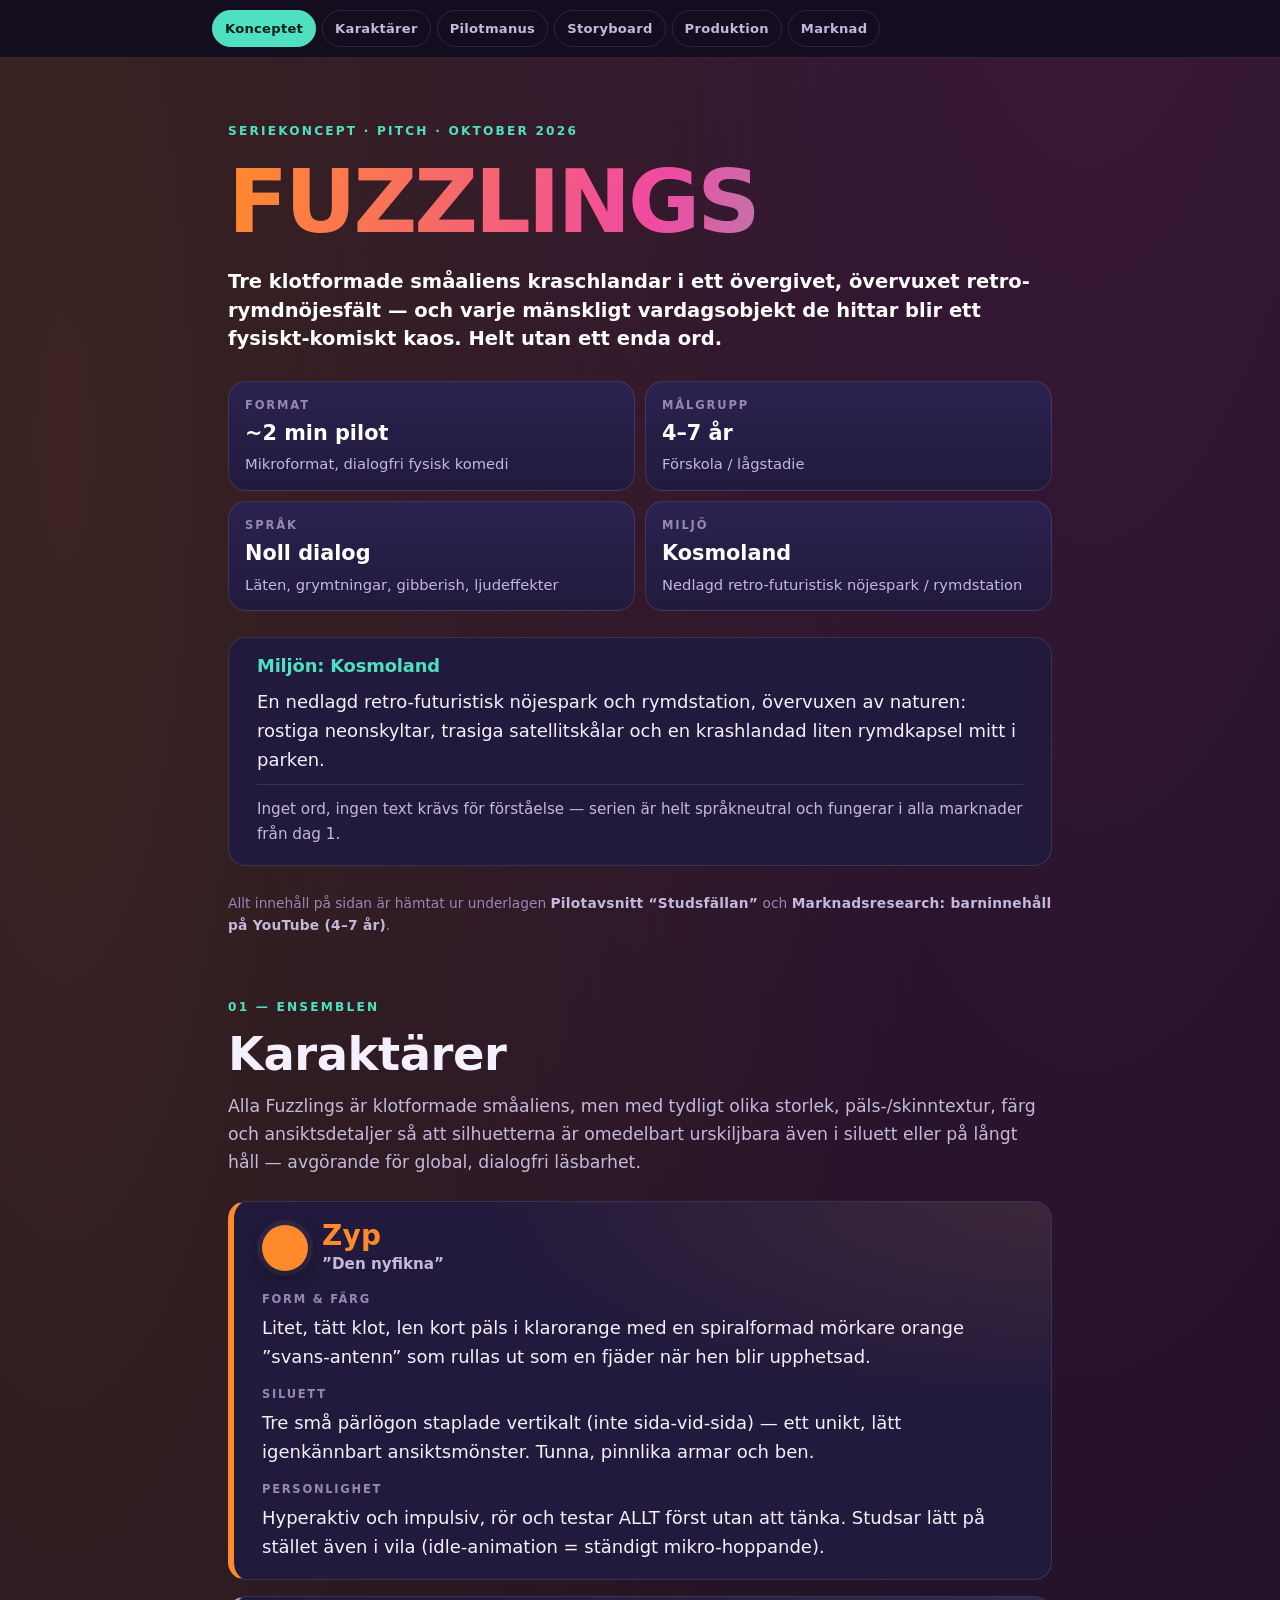
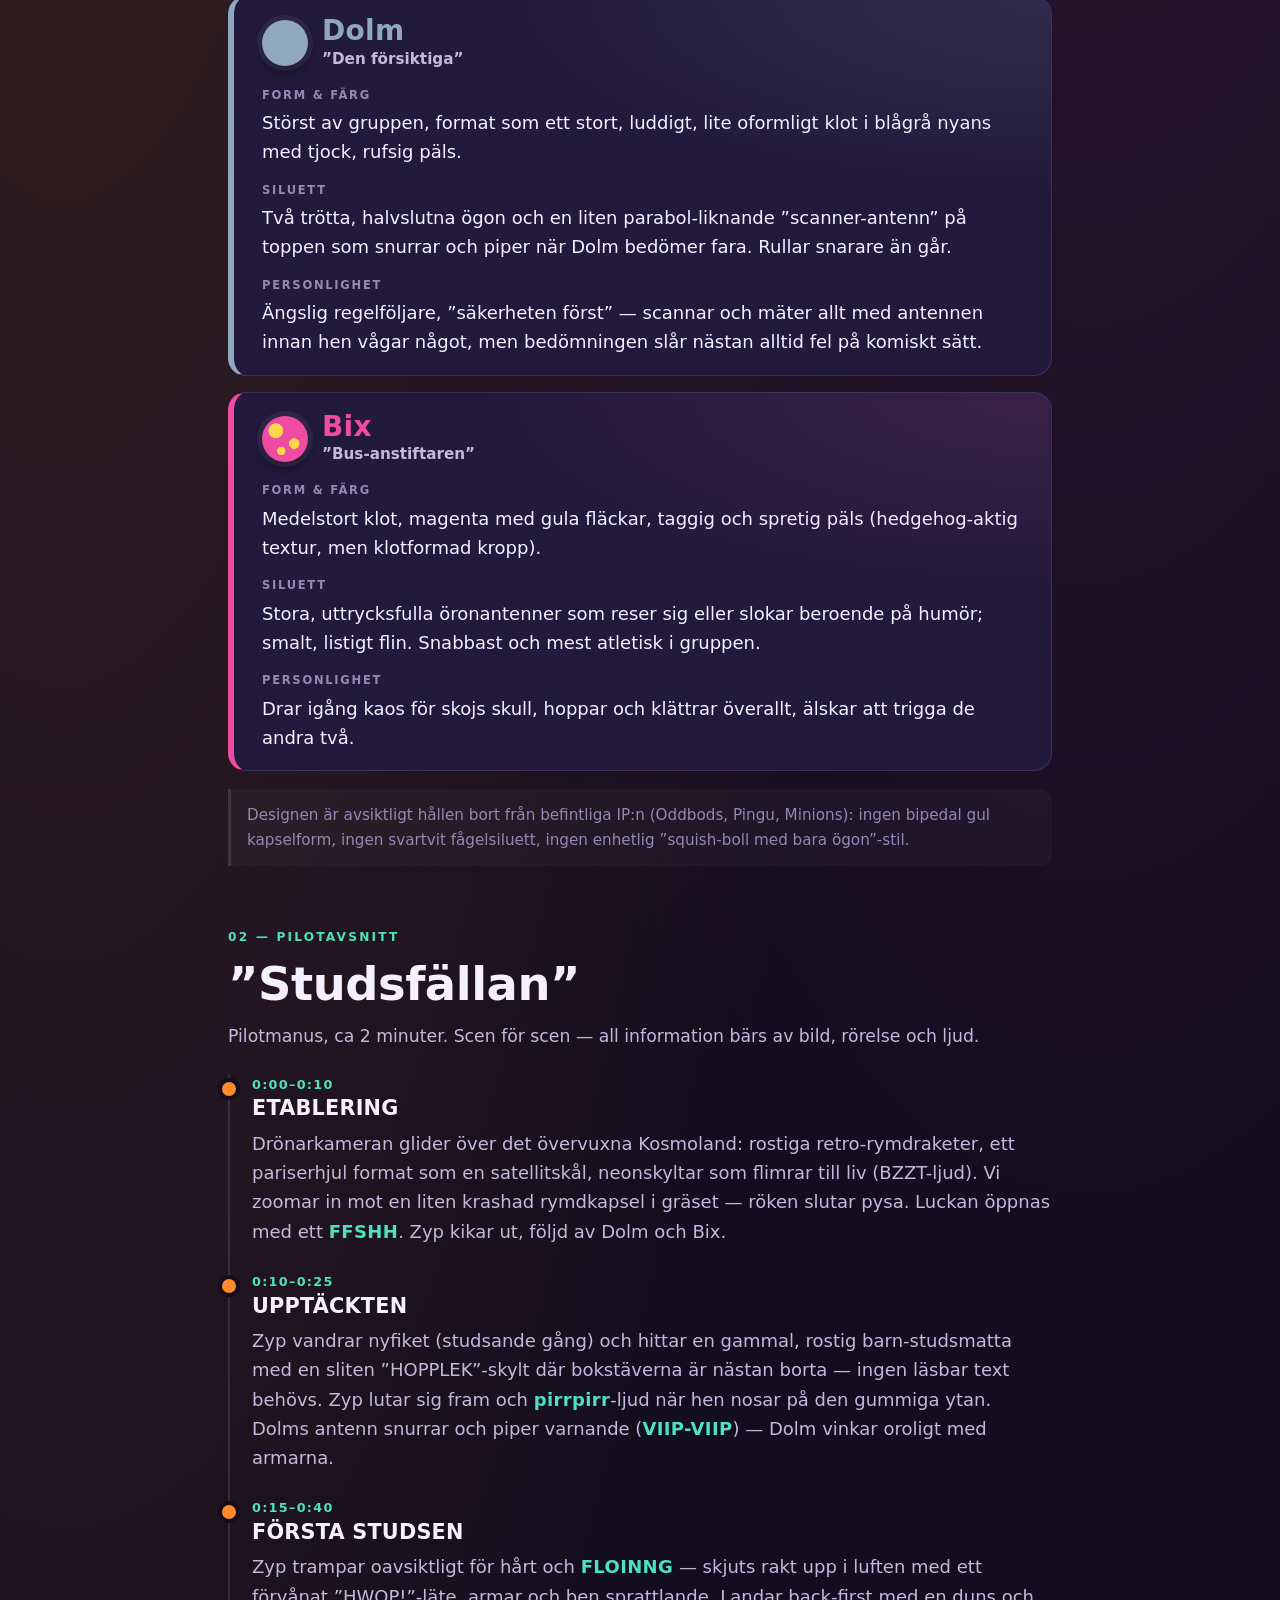
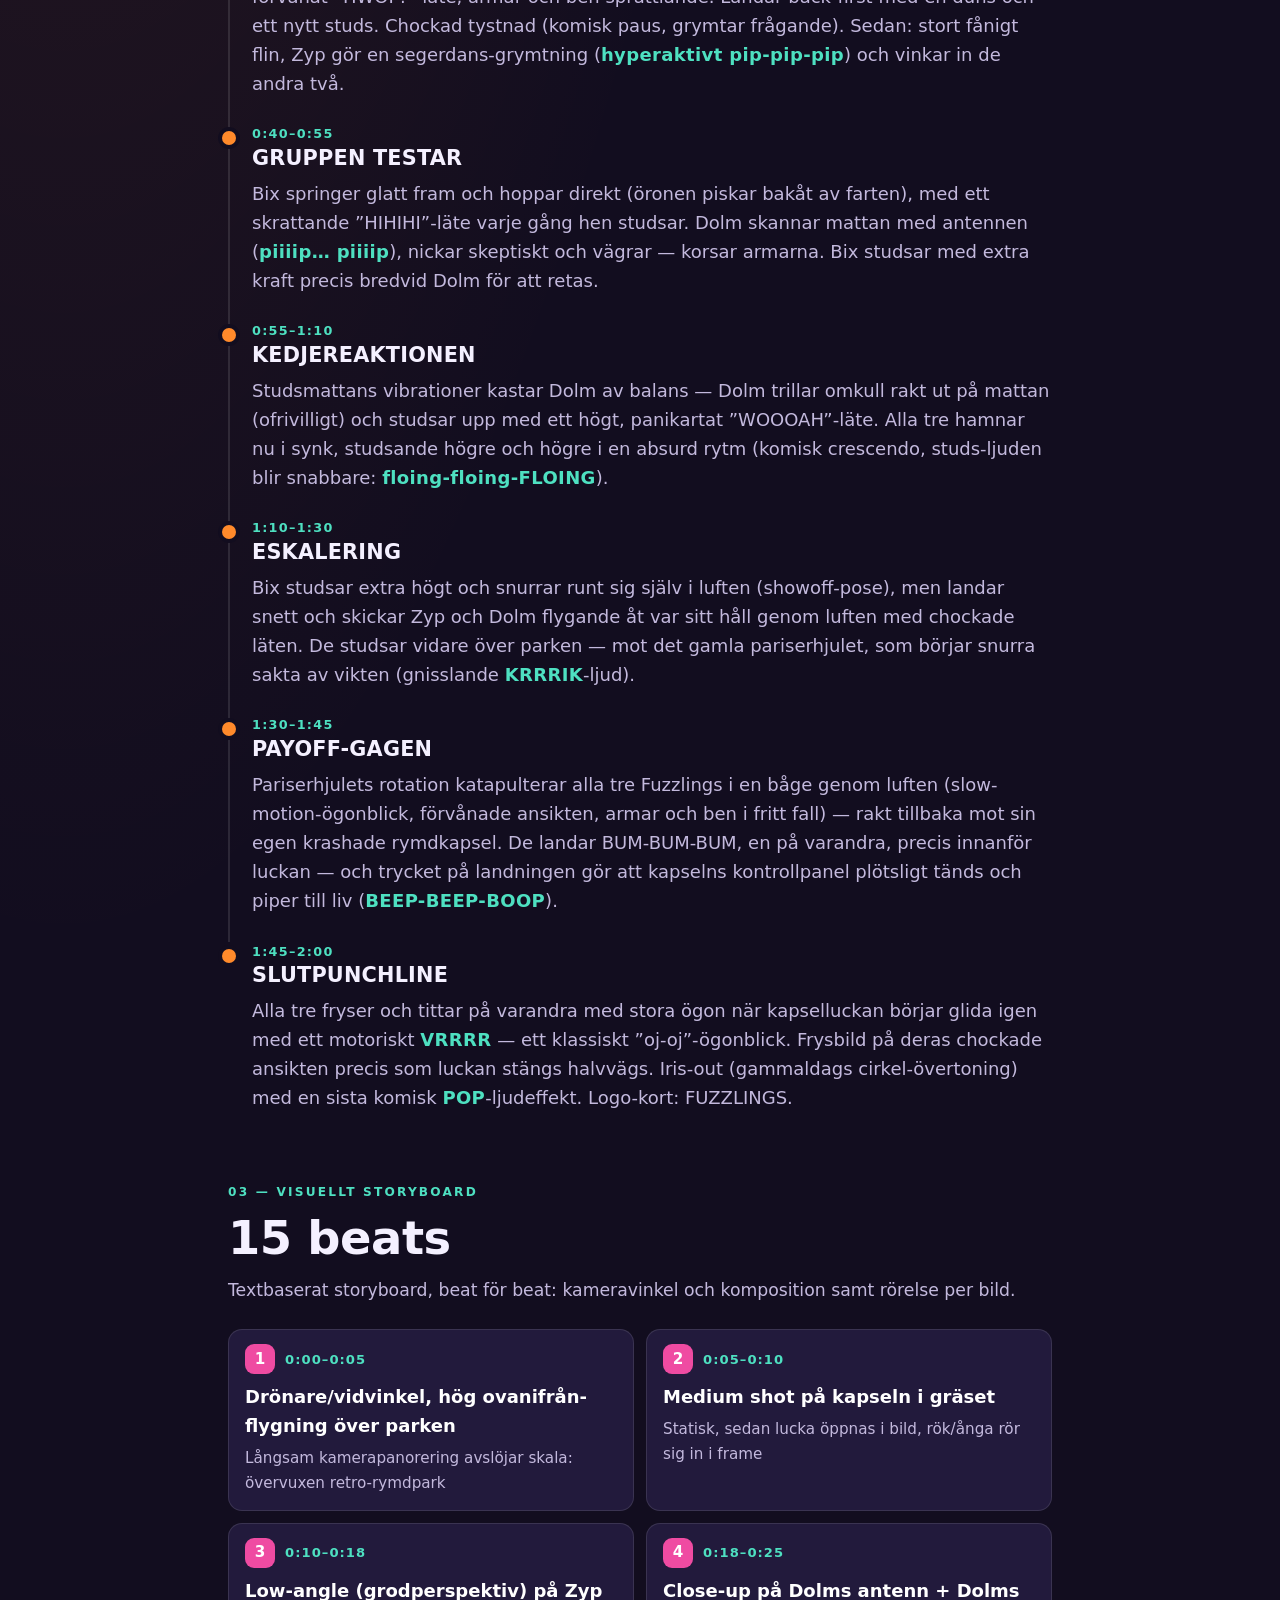
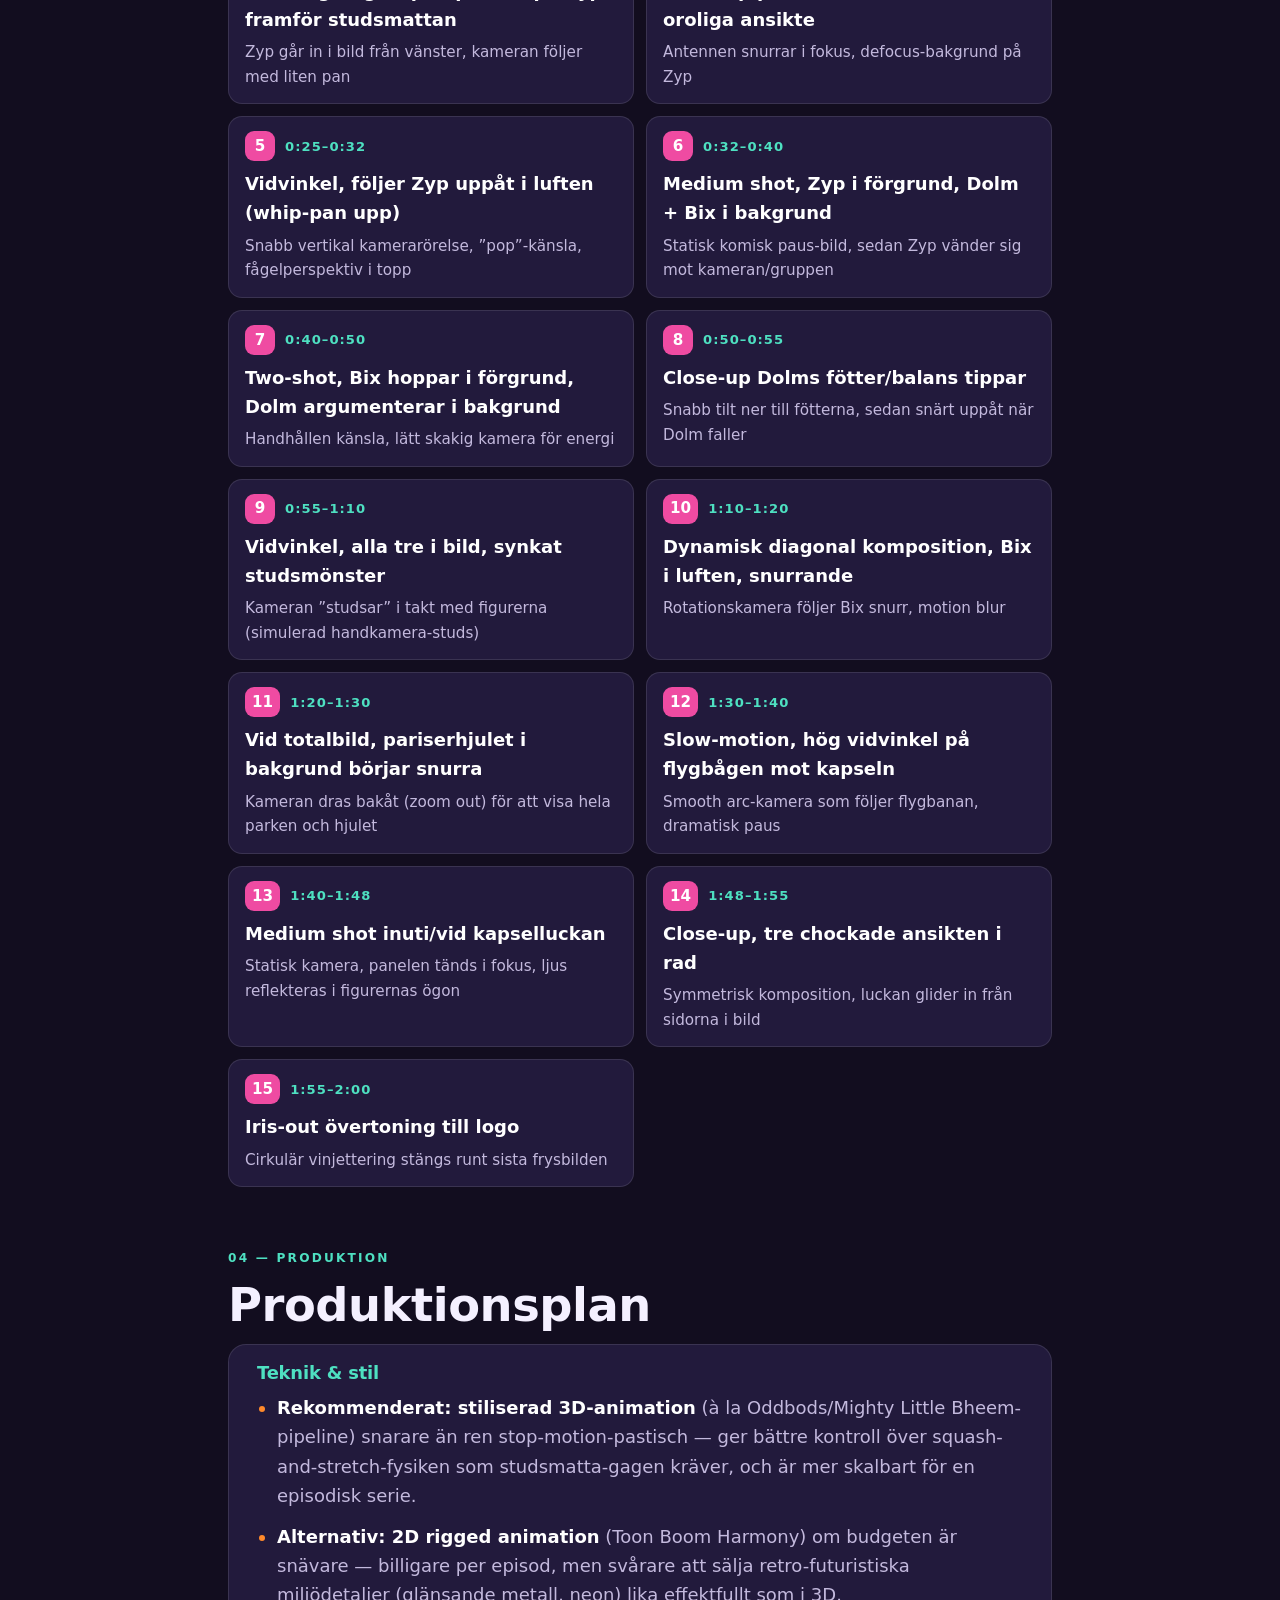
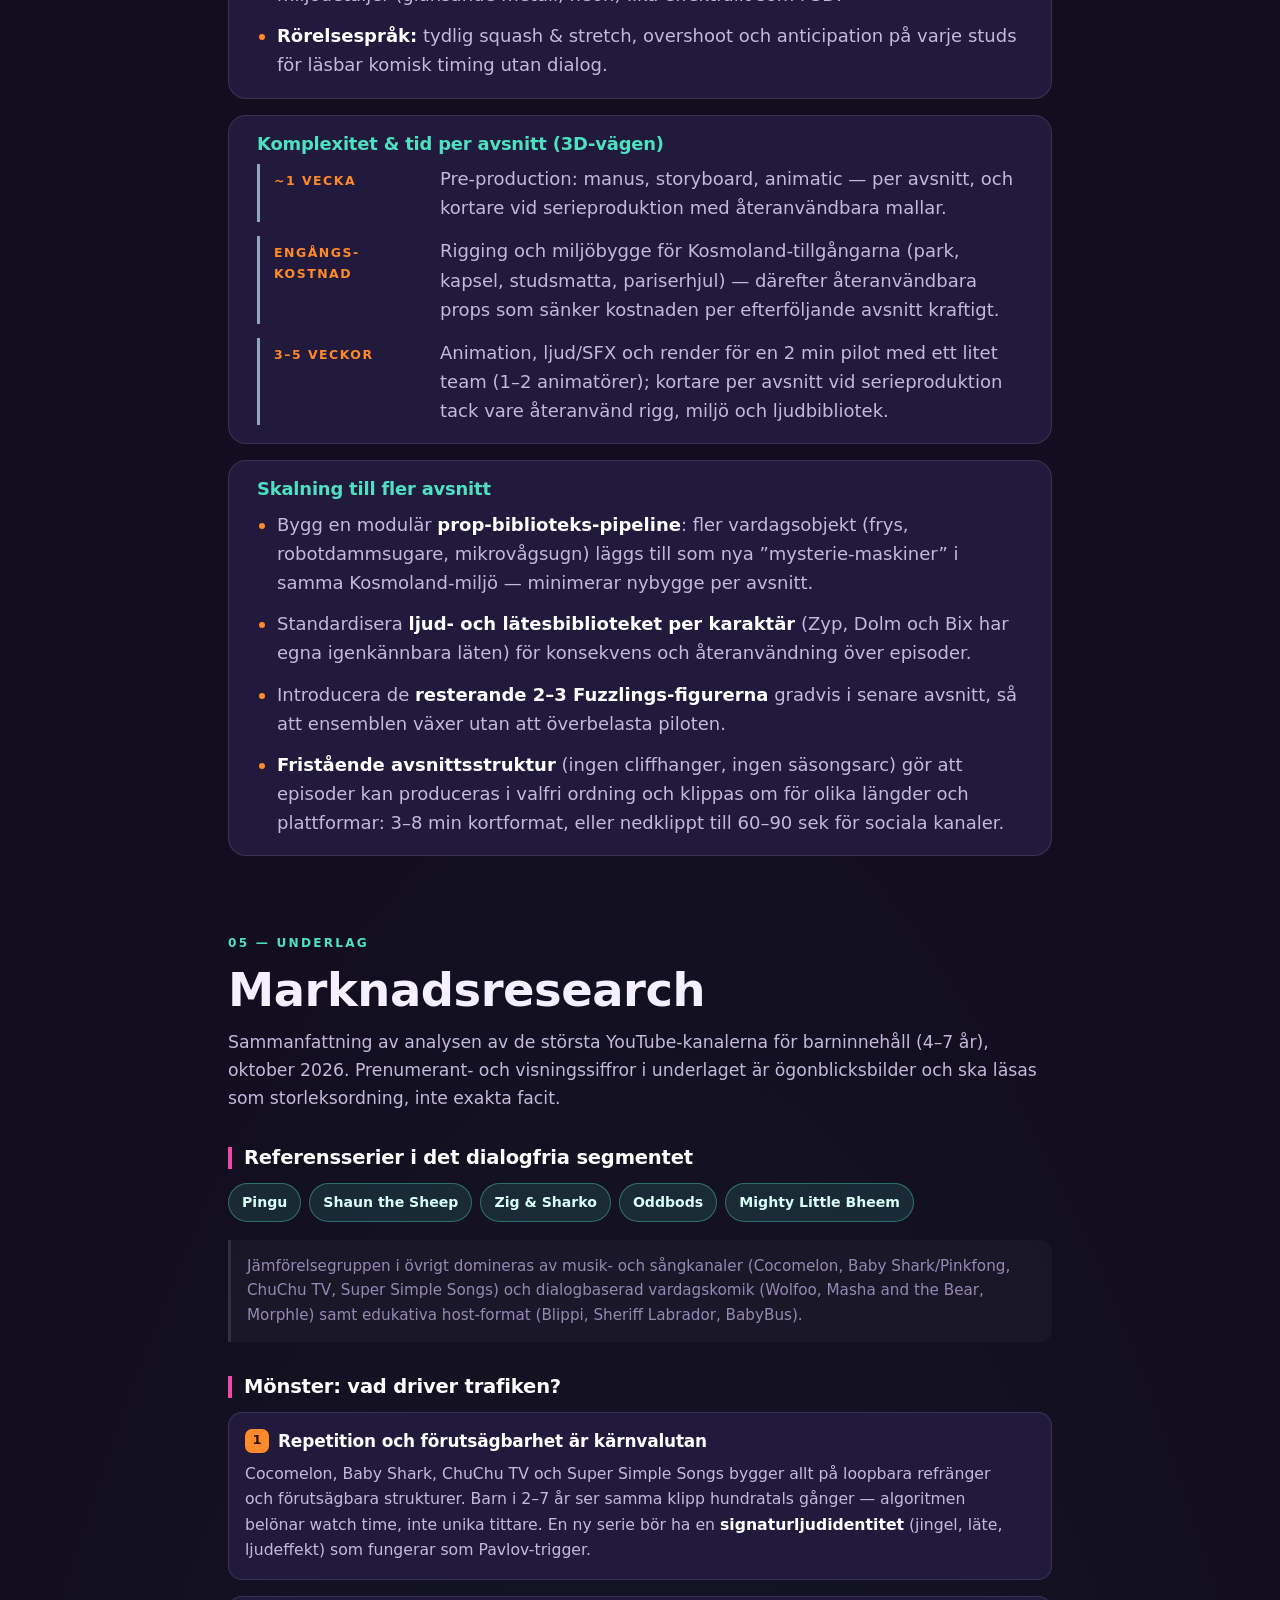
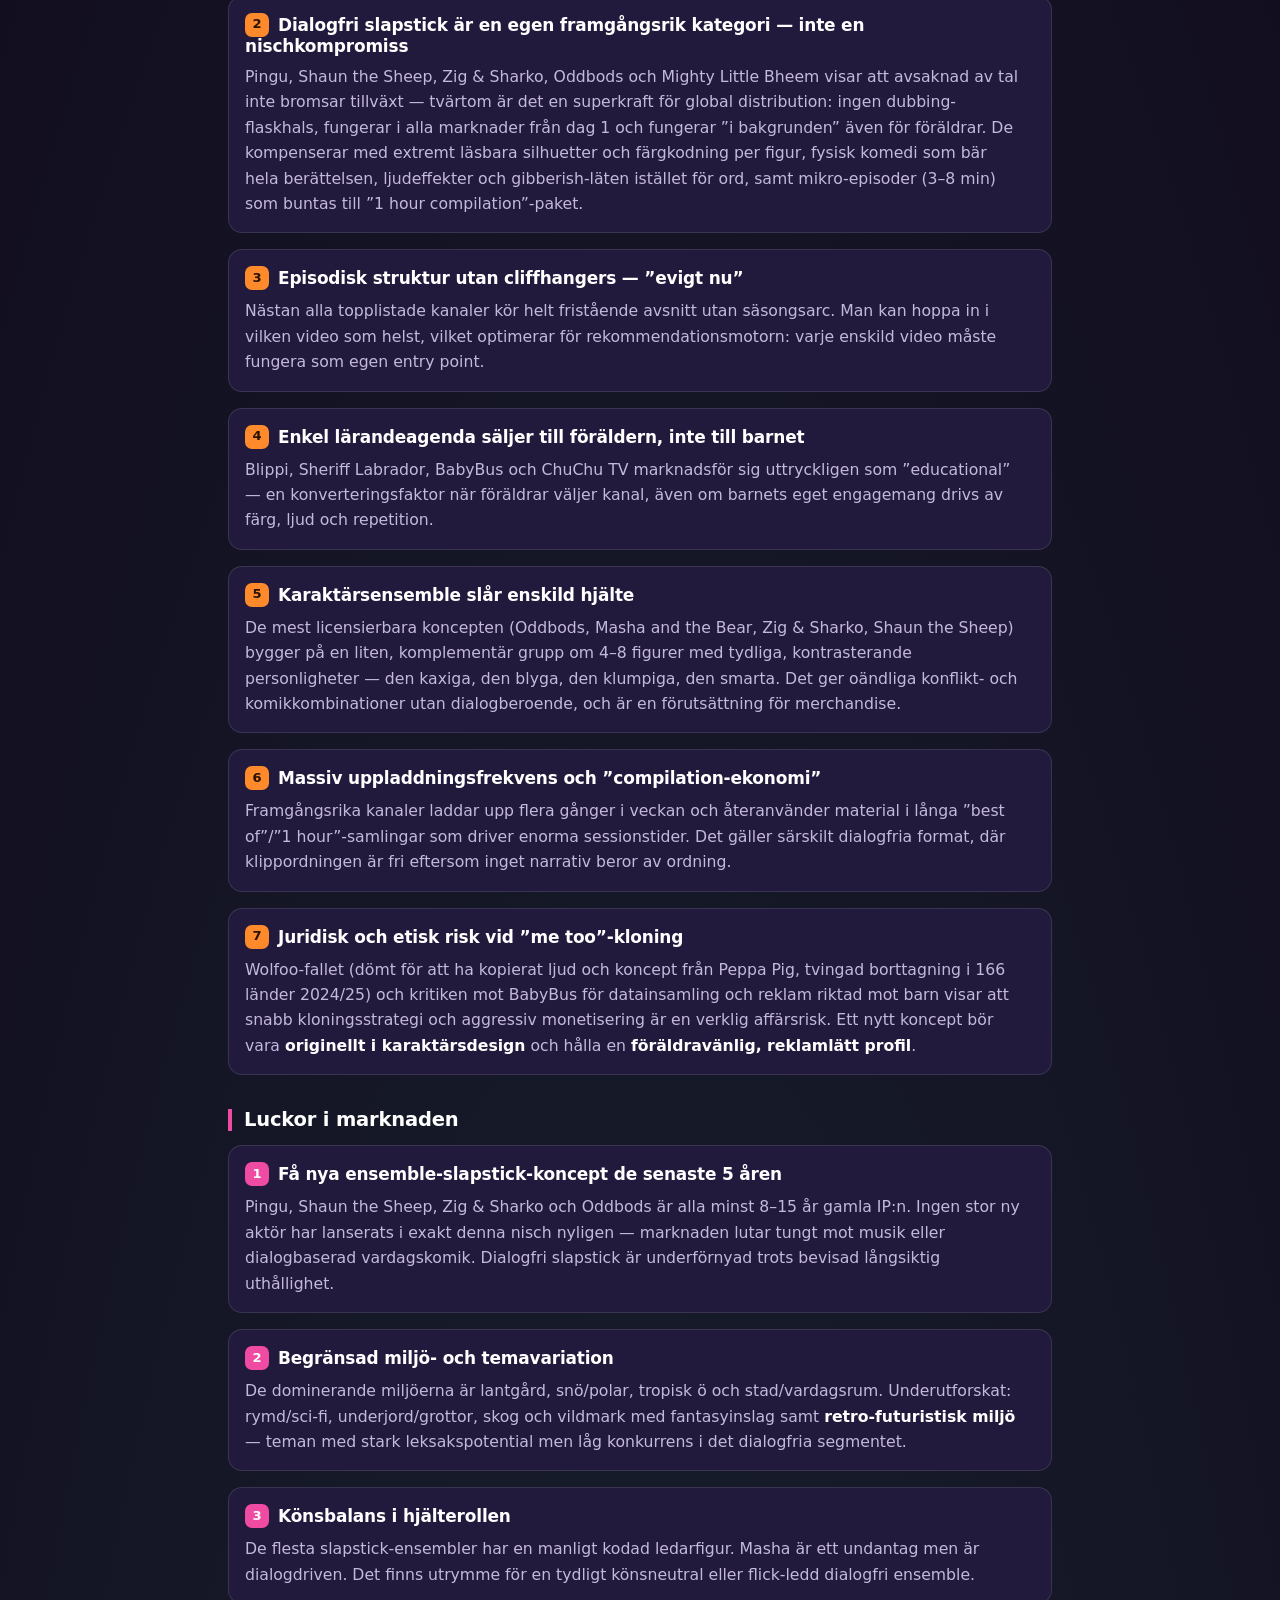
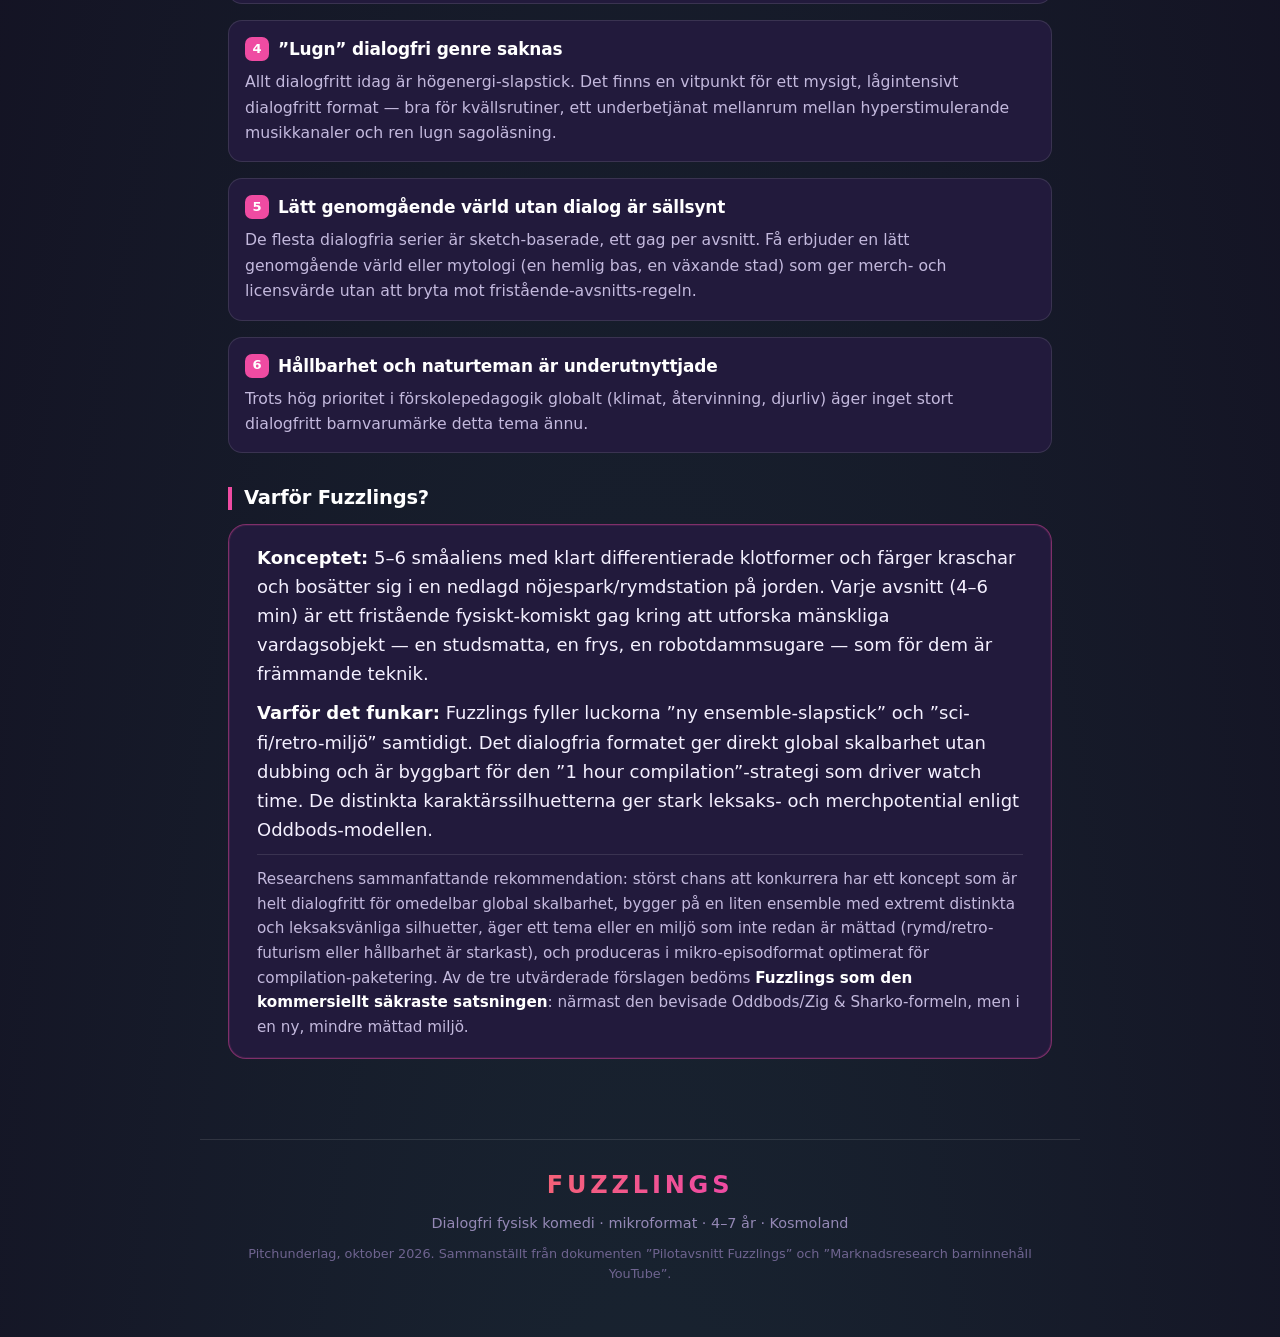
==== index.html @ 9984b01b "feat: Fuzzlings pitch site (hero, characters, pilot script, storyboard, production, market research)" ====
<!DOCTYPE html>
<html lang="sv">
<head>
<meta charset="utf-8">
<meta name="viewport" content="width=device-width, initial-scale=1">
<title>FUZZLINGS — dialogfri slapstick för 4–7 år</title>
<meta name="description" content="Pitch: FUZZLINGS — dialogfri fysisk komedi i mikroformat för 4–7 år. Karaktärer, pilotmanus &quot;Studsfällan&quot;, storyboard, produktionsplan och marknadsresearch.">
<meta name="theme-color" content="#120d1f">
<meta property="og:title" content="FUZZLINGS — dialogfri slapstick för 4–7 år">
<meta property="og:description" content="Tre klotformade småaliens, ett övergivet retro-rymdnöjesfält och noll ord. Pitch med pilotmanus, storyboard och marknadsunderlag.">
<meta property="og:type" content="website">
<link rel="stylesheet" href="styles.css">
</head>
<body>

<a class="skip" href="#hero">Hoppa till innehållet</a>

<nav class="nav" aria-label="Sektioner">
  <ul>
    <li><a href="#hero">Konceptet</a></li>
    <li><a href="#karaktarer">Karaktärer</a></li>
    <li><a href="#manus">Pilotmanus</a></li>
    <li><a href="#storyboard">Storyboard</a></li>
    <li><a href="#produktion">Produktion</a></li>
    <li><a href="#research">Marknad</a></li>
  </ul>
</nav>

<main>

  <!-- ============ 1. HERO ============ -->
  <section id="hero" class="hero">
    <p class="eyebrow">Seriekoncept · pitch · oktober 2026</p>
    <h1 class="wordmark">FUZZLINGS</h1>
    <p class="logline">
      Tre klotformade småaliens kraschlandar i ett övergivet, övervuxet
      retro-rymdnöjesfält — och varje mänskligt vardagsobjekt de hittar
      blir ett fysiskt-komiskt kaos. Helt utan ett enda ord.
    </p>

    <ul class="facts">
      <li>
        <span class="facts-k">Format</span>
        <span class="facts-v">~2 min pilot</span>
        <span class="facts-n">Mikroformat, dialogfri fysisk komedi</span>
      </li>
      <li>
        <span class="facts-k">Målgrupp</span>
        <span class="facts-v">4–7 år</span>
        <span class="facts-n">Förskola / lågstadie</span>
      </li>
      <li>
        <span class="facts-k">Språk</span>
        <span class="facts-v">Noll dialog</span>
        <span class="facts-n">Läten, grymtningar, gibberish, ljudeffekter</span>
      </li>
      <li>
        <span class="facts-k">Miljö</span>
        <span class="facts-v">Kosmoland</span>
        <span class="facts-n">Nedlagd retro-futuristisk nöjespark / rymdstation</span>
      </li>
    </ul>

    <div class="panel">
      <h2 class="panel-h">Miljön: Kosmoland</h2>
      <p>
        En nedlagd retro-futuristisk nöjespark och rymdstation, övervuxen av
        naturen: rostiga neonskyltar, trasiga satellitskålar och en
        krashlandad liten rymdkapsel mitt i parken.
      </p>
      <p class="panel-note">
        Inget ord, ingen text krävs för förståelse — serien är helt
        språkneutral och fungerar i alla marknader från dag 1.
      </p>
    </div>

    <p class="src">
      Allt innehåll på sidan är hämtat ur underlagen
      <em>Pilotavsnitt “Studsfällan”</em> och
      <em>Marknadsresearch: barninnehåll på YouTube (4–7 år)</em>.
    </p>
  </section>

  <!-- ============ 2. KARAKTÄRER ============ -->
  <section id="karaktarer" class="sec">
    <p class="eyebrow">01 — Ensemblen</p>
    <h2>Karaktärer</h2>
    <p class="lede">
      Alla Fuzzlings är klotformade småaliens, men med tydligt olika storlek,
      päls-/skinntextur, färg och ansiktsdetaljer så att silhuetterna är
      omedelbart urskiljbara även i siluett eller på långt håll — avgörande
      för global, dialogfri läsbarhet.
    </p>

    <article class="chr chr-zyp">
      <div class="chr-top">
        <span class="chr-dot" aria-hidden="true"></span>
        <div>
          <h3>Zyp</h3>
          <p class="chr-role">”Den nyfikna”</p>
        </div>
      </div>
      <dl class="chr-dl">
        <dt>Form &amp; färg</dt>
        <dd>
          Litet, tätt klot, len kort päls i klarorange med en spiralformad
          mörkare orange ”svans-antenn” som rullas ut som en fjäder när hen
          blir upphetsad.
        </dd>
        <dt>Siluett</dt>
        <dd>
          Tre små pärlögon staplade vertikalt (inte sida-vid-sida) — ett
          unikt, lätt igenkännbart ansiktsmönster. Tunna, pinnlika armar och
          ben.
        </dd>
        <dt>Personlighet</dt>
        <dd>
          Hyperaktiv och impulsiv, rör och testar ALLT först utan att tänka.
          Studsar lätt på stället även i vila (idle-animation = ständigt
          mikro-hoppande).
        </dd>
      </dl>
    </article>

    <article class="chr chr-dolm">
      <div class="chr-top">
        <span class="chr-dot" aria-hidden="true"></span>
        <div>
          <h3>Dolm</h3>
          <p class="chr-role">”Den försiktiga”</p>
        </div>
      </div>
      <dl class="chr-dl">
        <dt>Form &amp; färg</dt>
        <dd>
          Störst av gruppen, format som ett stort, luddigt, lite oformligt
          klot i blågrå nyans med tjock, rufsig päls.
        </dd>
        <dt>Siluett</dt>
        <dd>
          Två trötta, halvslutna ögon och en liten parabol-liknande
          ”scanner-antenn” på toppen som snurrar och piper när Dolm bedömer
          fara. Rullar snarare än går.
        </dd>
        <dt>Personlighet</dt>
        <dd>
          Ängslig regelföljare, ”säkerheten först” — scannar och mäter allt
          med antennen innan hen vågar något, men bedömningen slår nästan
          alltid fel på komiskt sätt.
        </dd>
      </dl>
    </article>

    <article class="chr chr-bix">
      <div class="chr-top">
        <span class="chr-dot" aria-hidden="true"></span>
        <div>
          <h3>Bix</h3>
          <p class="chr-role">”Bus-anstiftaren”</p>
        </div>
      </div>
      <dl class="chr-dl">
        <dt>Form &amp; färg</dt>
        <dd>
          Medelstort klot, magenta med gula fläckar, taggig och spretig päls
          (hedgehog-aktig textur, men klotformad kropp).
        </dd>
        <dt>Siluett</dt>
        <dd>
          Stora, uttrycksfulla öronantenner som reser sig eller slokar
          beroende på humör; smalt, listigt flin. Snabbast och mest atletisk
          i gruppen.
        </dd>
        <dt>Personlighet</dt>
        <dd>
          Drar igång kaos för skojs skull, hoppar och klättrar överallt,
          älskar att trigga de andra två.
        </dd>
      </dl>
    </article>

    <p class="aside">
      Designen är avsiktligt hållen bort från befintliga IP:n (Oddbods,
      Pingu, Minions): ingen bipedal gul kapselform, ingen svartvit
      fågelsiluett, ingen enhetlig ”squish-boll med bara ögon”-stil.
    </p>
  </section>

  <!-- ============ 3. PILOTMANUS ============ -->
  <section id="manus" class="sec">
    <p class="eyebrow">02 — Pilotavsnitt</p>
    <h2>”Studsfällan”</h2>
    <p class="lede">
      Pilotmanus, ca 2 minuter. Scen för scen — all information bärs av
      bild, rörelse och ljud.
    </p>

    <ol class="beats">
      <li class="beat">
        <p class="beat-time">0:00–0:10</p>
        <h3 class="beat-h">Etablering</h3>
        <p>
          Drönarkameran glider över det övervuxna Kosmoland: rostiga
          retro-rymdraketer, ett pariserhjul format som en satellitskål,
          neonskyltar som flimrar till liv (BZZT-ljud). Vi zoomar in mot en
          liten krashad rymdkapsel i gräset — röken slutar pysa. Luckan
          öppnas med ett <em>FFSHH</em>. Zyp kikar ut, följd av Dolm och Bix.
        </p>
      </li>
      <li class="beat">
        <p class="beat-time">0:10–0:25</p>
        <h3 class="beat-h">Upptäckten</h3>
        <p>
          Zyp vandrar nyfiket (studsande gång) och hittar en gammal, rostig
          barn-studsmatta med en sliten ”HOPPLEK”-skylt där bokstäverna är
          nästan borta — ingen läsbar text behövs. Zyp lutar sig fram och
          <em>pirrpirr</em>-ljud när hen nosar på den gummiga ytan. Dolms
          antenn snurrar och piper varnande (<em>VIIP-VIIP</em>) — Dolm
          vinkar oroligt med armarna.
        </p>
      </li>
      <li class="beat">
        <p class="beat-time">0:15–0:40</p>
        <h3 class="beat-h">Första studsen</h3>
        <p>
          Zyp trampar oavsiktligt för hårt och <em>FLOINNG</em> — skjuts rakt
          upp i luften med ett förvånat ”HWOP!”-läte, armar och ben
          sprattlande. Landar back-first med en duns och ett nytt studs.
          Chockad tystnad (komisk paus, grymtar frågande). Sedan: stort
          fånigt flin, Zyp gör en segerdans-grymtning (<em>hyperaktivt
          pip-pip-pip</em>) och vinkar in de andra två.
        </p>
      </li>
      <li class="beat">
        <p class="beat-time">0:40–0:55</p>
        <h3 class="beat-h">Gruppen testar</h3>
        <p>
          Bix springer glatt fram och hoppar direkt (öronen piskar bakåt av
          farten), med ett skrattande ”HIHIHI”-läte varje gång hen studsar.
          Dolm skannar mattan med antennen (<em>piiiip… piiiip</em>), nickar
          skeptiskt och vägrar — korsar armarna. Bix studsar med extra kraft
          precis bredvid Dolm för att retas.
        </p>
      </li>
      <li class="beat">
        <p class="beat-time">0:55–1:10</p>
        <h3 class="beat-h">Kedjereaktionen</h3>
        <p>
          Studsmattans vibrationer kastar Dolm av balans — Dolm trillar
          omkull rakt ut på mattan (ofrivilligt) och studsar upp med ett
          högt, panikartat ”WOOOAH”-läte. Alla tre hamnar nu i synk,
          studsande högre och högre i en absurd rytm (komisk crescendo,
          studs-ljuden blir snabbare: <em>floing-floing-FLOING</em>).
        </p>
      </li>
      <li class="beat">
        <p class="beat-time">1:10–1:30</p>
        <h3 class="beat-h">Eskalering</h3>
        <p>
          Bix studsar extra högt och snurrar runt sig själv i luften
          (showoff-pose), men landar snett och skickar Zyp och Dolm flygande
          åt var sitt håll genom luften med chockade läten. De studsar vidare
          över parken — mot det gamla pariserhjulet, som börjar snurra sakta
          av vikten (gnisslande <em>KRRRIK</em>-ljud).
        </p>
      </li>
      <li class="beat">
        <p class="beat-time">1:30–1:45</p>
        <h3 class="beat-h">Payoff-gagen</h3>
        <p>
          Pariserhjulets rotation katapulterar alla tre Fuzzlings i en båge
          genom luften (slow-motion-ögonblick, förvånade ansikten, armar och
          ben i fritt fall) — rakt tillbaka mot sin egen krashade rymdkapsel.
          De landar BUM-BUM-BUM, en på varandra, precis innanför luckan — och
          trycket på landningen gör att kapselns kontrollpanel plötsligt
          tänds och piper till liv (<em>BEEP-BEEP-BOOP</em>).
        </p>
      </li>
      <li class="beat">
        <p class="beat-time">1:45–2:00</p>
        <h3 class="beat-h">Slutpunchline</h3>
        <p>
          Alla tre fryser och tittar på varandra med stora ögon när
          kapselluckan börjar glida igen med ett motoriskt <em>VRRRR</em> —
          ett klassiskt ”oj-oj”-ögonblick. Frysbild på deras chockade
          ansikten precis som luckan stängs halvvägs. Iris-out (gammaldags
          cirkel-övertoning) med en sista komisk <em>POP</em>-ljudeffekt.
          Logo-kort: FUZZLINGS.
        </p>
      </li>
    </ol>
  </section>

  <!-- ============ 4. STORYBOARD ============ -->
  <section id="storyboard" class="sec">
    <p class="eyebrow">03 — Visuellt storyboard</p>
    <h2>15 beats</h2>
    <p class="lede">
      Textbaserat storyboard, beat för beat: kameravinkel och komposition
      samt rörelse per bild.
    </p>

    <ol class="sb">
      <li class="sb-card">
        <div class="sb-head"><span class="sb-no">1</span><span class="sb-time">0:00–0:05</span></div>
        <p class="sb-shot">Drönare/vidvinkel, hög ovanifrån-flygning över parken</p>
        <p class="sb-move">Långsam kamerapanorering avslöjar skala: övervuxen retro-rymdpark</p>
      </li>
      <li class="sb-card">
        <div class="sb-head"><span class="sb-no">2</span><span class="sb-time">0:05–0:10</span></div>
        <p class="sb-shot">Medium shot på kapseln i gräset</p>
        <p class="sb-move">Statisk, sedan lucka öppnas i bild, rök/ånga rör sig in i frame</p>
      </li>
      <li class="sb-card">
        <div class="sb-head"><span class="sb-no">3</span><span class="sb-time">0:10–0:18</span></div>
        <p class="sb-shot">Low-angle (grodperspektiv) på Zyp framför studsmattan</p>
        <p class="sb-move">Zyp går in i bild från vänster, kameran följer med liten pan</p>
      </li>
      <li class="sb-card">
        <div class="sb-head"><span class="sb-no">4</span><span class="sb-time">0:18–0:25</span></div>
        <p class="sb-shot">Close-up på Dolms antenn + Dolms oroliga ansikte</p>
        <p class="sb-move">Antennen snurrar i fokus, defocus-bakgrund på Zyp</p>
      </li>
      <li class="sb-card">
        <div class="sb-head"><span class="sb-no">5</span><span class="sb-time">0:25–0:32</span></div>
        <p class="sb-shot">Vidvinkel, följer Zyp uppåt i luften (whip-pan upp)</p>
        <p class="sb-move">Snabb vertikal kamerarörelse, ”pop”-känsla, fågelperspektiv i topp</p>
      </li>
      <li class="sb-card">
        <div class="sb-head"><span class="sb-no">6</span><span class="sb-time">0:32–0:40</span></div>
        <p class="sb-shot">Medium shot, Zyp i förgrund, Dolm + Bix i bakgrund</p>
        <p class="sb-move">Statisk komisk paus-bild, sedan Zyp vänder sig mot kameran/gruppen</p>
      </li>
      <li class="sb-card">
        <div class="sb-head"><span class="sb-no">7</span><span class="sb-time">0:40–0:50</span></div>
        <p class="sb-shot">Two-shot, Bix hoppar i förgrund, Dolm argumenterar i bakgrund</p>
        <p class="sb-move">Handhållen känsla, lätt skakig kamera för energi</p>
      </li>
      <li class="sb-card">
        <div class="sb-head"><span class="sb-no">8</span><span class="sb-time">0:50–0:55</span></div>
        <p class="sb-shot">Close-up Dolms fötter/balans tippar</p>
        <p class="sb-move">Snabb tilt ner till fötterna, sedan snärt uppåt när Dolm faller</p>
      </li>
      <li class="sb-card">
        <div class="sb-head"><span class="sb-no">9</span><span class="sb-time">0:55–1:10</span></div>
        <p class="sb-shot">Vidvinkel, alla tre i bild, synkat studsmönster</p>
        <p class="sb-move">Kameran ”studsar” i takt med figurerna (simulerad handkamera-studs)</p>
      </li>
      <li class="sb-card">
        <div class="sb-head"><span class="sb-no">10</span><span class="sb-time">1:10–1:20</span></div>
        <p class="sb-shot">Dynamisk diagonal komposition, Bix i luften, snurrande</p>
        <p class="sb-move">Rotationskamera följer Bix snurr, motion blur</p>
      </li>
      <li class="sb-card">
        <div class="sb-head"><span class="sb-no">11</span><span class="sb-time">1:20–1:30</span></div>
        <p class="sb-shot">Vid totalbild, pariserhjulet i bakgrund börjar snurra</p>
        <p class="sb-move">Kameran dras bakåt (zoom out) för att visa hela parken och hjulet</p>
      </li>
      <li class="sb-card">
        <div class="sb-head"><span class="sb-no">12</span><span class="sb-time">1:30–1:40</span></div>
        <p class="sb-shot">Slow-motion, hög vidvinkel på flygbågen mot kapseln</p>
        <p class="sb-move">Smooth arc-kamera som följer flygbanan, dramatisk paus</p>
      </li>
      <li class="sb-card">
        <div class="sb-head"><span class="sb-no">13</span><span class="sb-time">1:40–1:48</span></div>
        <p class="sb-shot">Medium shot inuti/vid kapselluckan</p>
        <p class="sb-move">Statisk kamera, panelen tänds i fokus, ljus reflekteras i figurernas ögon</p>
      </li>
      <li class="sb-card">
        <div class="sb-head"><span class="sb-no">14</span><span class="sb-time">1:48–1:55</span></div>
        <p class="sb-shot">Close-up, tre chockade ansikten i rad</p>
        <p class="sb-move">Symmetrisk komposition, luckan glider in från sidorna i bild</p>
      </li>
      <li class="sb-card">
        <div class="sb-head"><span class="sb-no">15</span><span class="sb-time">1:55–2:00</span></div>
        <p class="sb-shot">Iris-out övertoning till logo</p>
        <p class="sb-move">Cirkulär vinjettering stängs runt sista frysbilden</p>
      </li>
    </ol>
  </section>

  <!-- ============ 5. PRODUKTIONSPLAN ============ -->
  <section id="produktion" class="sec">
    <p class="eyebrow">04 — Produktion</p>
    <h2>Produktionsplan</h2>

    <div class="panel">
      <h3 class="panel-h">Teknik &amp; stil</h3>
      <ul class="bullets">
        <li>
          <strong>Rekommenderat: stiliserad 3D-animation</strong>
          (à la Oddbods/Mighty Little Bheem-pipeline) snarare än ren
          stop-motion-pastisch — ger bättre kontroll över
          squash-and-stretch-fysiken som studsmatta-gagen kräver, och är mer
          skalbart för en episodisk serie.
        </li>
        <li>
          <strong>Alternativ: 2D rigged animation</strong> (Toon Boom
          Harmony) om budgeten är snävare — billigare per episod, men
          svårare att sälja retro-futuristiska miljödetaljer (glänsande
          metall, neon) lika effektfullt som i 3D.
        </li>
        <li>
          <strong>Rörelsespråk:</strong> tydlig squash &amp; stretch,
          overshoot och anticipation på varje studs för läsbar komisk timing
          utan dialog.
        </li>
      </ul>
    </div>

    <div class="panel">
      <h3 class="panel-h">Komplexitet &amp; tid per avsnitt (3D-vägen)</h3>
      <ul class="timeline">
        <li>
          <span class="tl-when">~1 vecka</span>
          <span class="tl-what">
            Pre-production: manus, storyboard, animatic — per avsnitt, och
            kortare vid serieproduktion med återanvändbara mallar.
          </span>
        </li>
        <li>
          <span class="tl-when">Engångs&shy;kostnad</span>
          <span class="tl-what">
            Rigging och miljöbygge för Kosmoland-tillgångarna (park, kapsel,
            studsmatta, pariserhjul) — därefter återanvändbara props som
            sänker kostnaden per efterföljande avsnitt kraftigt.
          </span>
        </li>
        <li>
          <span class="tl-when">3–5 veckor</span>
          <span class="tl-what">
            Animation, ljud/SFX och render för en 2 min pilot med ett litet
            team (1–2 animatörer); kortare per avsnitt vid serieproduktion
            tack vare återanvänd rigg, miljö och ljudbibliotek.
          </span>
        </li>
      </ul>
    </div>

    <div class="panel">
      <h3 class="panel-h">Skalning till fler avsnitt</h3>
      <ul class="bullets">
        <li>
          Bygg en modulär <strong>prop-biblioteks-pipeline</strong>: fler
          vardagsobjekt (frys, robotdammsugare, mikrovågsugn) läggs till som
          nya ”mysterie-maskiner” i samma Kosmoland-miljö — minimerar
          nybygge per avsnitt.
        </li>
        <li>
          Standardisera <strong>ljud- och lätesbiblioteket per karaktär</strong>
          (Zyp, Dolm och Bix har egna igenkännbara läten) för konsekvens och
          återanvändning över episoder.
        </li>
        <li>
          Introducera de <strong>resterande 2–3 Fuzzlings-figurerna</strong>
          gradvis i senare avsnitt, så att ensemblen växer utan att
          överbelasta piloten.
        </li>
        <li>
          <strong>Fristående avsnittsstruktur</strong> (ingen
          cliffhanger, ingen säsongsarc) gör att episoder kan produceras i
          valfri ordning och klippas om för olika längder och plattformar:
          3–8 min kortformat, eller nedklippt till 60–90 sek för sociala
          kanaler.
        </li>
      </ul>
    </div>
  </section>

  <!-- ============ 6. MARKNADSRESEARCH ============ -->
  <section id="research" class="sec">
    <p class="eyebrow">05 — Underlag</p>
    <h2>Marknadsresearch</h2>
    <p class="lede">
      Sammanfattning av analysen av de största YouTube-kanalerna för
      barninnehåll (4–7 år), oktober 2026. Prenumerant- och visningssiffror i
      underlaget är ögonblicksbilder och ska läsas som storleksordning, inte
      exakta facit.
    </p>

    <h3 class="sub">Referensserier i det dialogfria segmentet</h3>
    <ul class="chips">
      <li>Pingu</li>
      <li>Shaun the Sheep</li>
      <li>Zig &amp; Sharko</li>
      <li>Oddbods</li>
      <li>Mighty Little Bheem</li>
    </ul>
    <p class="aside">
      Jämförelsegruppen i övrigt domineras av musik- och sångkanaler
      (Cocomelon, Baby Shark/Pinkfong, ChuChu TV, Super Simple Songs) och
      dialogbaserad vardagskomik (Wolfoo, Masha and the Bear, Morphle) samt
      edukativa host-format (Blippi, Sheriff Labrador, BabyBus).
    </p>

    <h3 class="sub">Mönster: vad driver trafiken?</h3>
    <ol class="findings">
      <li>
        <h4>Repetition och förutsägbarhet är kärnvalutan</h4>
        <p>
          Cocomelon, Baby Shark, ChuChu TV och Super Simple Songs bygger allt
          på loopbara refränger och förutsägbara strukturer. Barn i 2–7 år
          ser samma klipp hundratals gånger — algoritmen belönar watch time,
          inte unika tittare. En ny serie bör ha en
          <strong>signaturljudidentitet</strong> (jingel, läte, ljudeffekt)
          som fungerar som Pavlov-trigger.
        </p>
      </li>
      <li>
        <h4>Dialogfri slapstick är en egen framgångsrik kategori — inte en nischkompromiss</h4>
        <p>
          Pingu, Shaun the Sheep, Zig &amp; Sharko, Oddbods och Mighty Little
          Bheem visar att avsaknad av tal inte bromsar tillväxt — tvärtom är
          det en superkraft för global distribution: ingen
          dubbing-flaskhals, fungerar i alla marknader från dag 1 och
          fungerar ”i bakgrunden” även för föräldrar. De kompenserar med
          extremt läsbara silhuetter och färgkodning per figur, fysisk komedi
          som bär hela berättelsen, ljudeffekter och gibberish-läten istället
          för ord, samt mikro-episoder (3–8 min) som buntas till
          ”1 hour compilation”-paket.
        </p>
      </li>
      <li>
        <h4>Episodisk struktur utan cliffhangers — ”evigt nu”</h4>
        <p>
          Nästan alla topplistade kanaler kör helt fristående avsnitt utan
          säsongsarc. Man kan hoppa in i vilken video som helst, vilket
          optimerar för rekommendationsmotorn: varje enskild video måste
          fungera som egen entry point.
        </p>
      </li>
      <li>
        <h4>Enkel lärandeagenda säljer till föräldern, inte till barnet</h4>
        <p>
          Blippi, Sheriff Labrador, BabyBus och ChuChu TV marknadsför sig
          uttryckligen som ”educational” — en konverteringsfaktor när
          föräldrar väljer kanal, även om barnets eget engagemang drivs av
          färg, ljud och repetition.
        </p>
      </li>
      <li>
        <h4>Karaktärsensemble slår enskild hjälte</h4>
        <p>
          De mest licensierbara koncepten (Oddbods, Masha and the Bear,
          Zig &amp; Sharko, Shaun the Sheep) bygger på en liten,
          komplementär grupp om 4–8 figurer med tydliga, kontrasterande
          personligheter — den kaxiga, den blyga, den klumpiga, den smarta.
          Det ger oändliga konflikt- och komikkombinationer utan
          dialogberoende, och är en förutsättning för merchandise.
        </p>
      </li>
      <li>
        <h4>Massiv uppladdningsfrekvens och ”compilation-ekonomi”</h4>
        <p>
          Framgångsrika kanaler laddar upp flera gånger i veckan och
          återanvänder material i långa ”best of”/”1 hour”-samlingar som
          driver enorma sessionstider. Det gäller särskilt dialogfria format,
          där klippordningen är fri eftersom inget narrativ beror av ordning.
        </p>
      </li>
      <li>
        <h4>Juridisk och etisk risk vid ”me too”-kloning</h4>
        <p>
          Wolfoo-fallet (dömt för att ha kopierat ljud och koncept från Peppa
          Pig, tvingad borttagning i 166 länder 2024/25) och kritiken mot
          BabyBus för datainsamling och reklam riktad mot barn visar att
          snabb kloningsstrategi och aggressiv monetisering är en verklig
          affärsrisk. Ett nytt koncept bör vara
          <strong>originellt i karaktärsdesign</strong> och hålla en
          <strong>föräldravänlig, reklamlätt profil</strong>.
        </p>
      </li>
    </ol>

    <h3 class="sub">Luckor i marknaden</h3>
    <ol class="gaps">
      <li>
        <h4>Få nya ensemble-slapstick-koncept de senaste 5 åren</h4>
        <p>
          Pingu, Shaun the Sheep, Zig &amp; Sharko och Oddbods är alla minst
          8–15 år gamla IP:n. Ingen stor ny aktör har lanserats i exakt denna
          nisch nyligen — marknaden lutar tungt mot musik eller dialogbaserad
          vardagskomik. Dialogfri slapstick är underförnyad trots bevisad
          långsiktig uthållighet.
        </p>
      </li>
      <li>
        <h4>Begränsad miljö- och temavariation</h4>
        <p>
          De dominerande miljöerna är lantgård, snö/polar, tropisk ö och
          stad/vardagsrum. Underutforskat: rymd/sci-fi, underjord/grottor,
          skog och vildmark med fantasyinslag samt
          <strong>retro-futuristisk miljö</strong> — teman med stark
          leksakspotential men låg konkurrens i det dialogfria segmentet.
        </p>
      </li>
      <li>
        <h4>Könsbalans i hjälterollen</h4>
        <p>
          De flesta slapstick-ensembler har en manligt kodad ledarfigur.
          Masha är ett undantag men är dialogdriven. Det finns utrymme för en
          tydligt könsneutral eller flick-ledd dialogfri ensemble.
        </p>
      </li>
      <li>
        <h4>”Lugn” dialogfri genre saknas</h4>
        <p>
          Allt dialogfritt idag är högenergi-slapstick. Det finns en vitpunkt
          för ett mysigt, lågintensivt dialogfritt format — bra för
          kvällsrutiner, ett underbetjänat mellanrum mellan hyperstimulerande
          musikkanaler och ren lugn sagoläsning.
        </p>
      </li>
      <li>
        <h4>Lätt genomgående värld utan dialog är sällsynt</h4>
        <p>
          De flesta dialogfria serier är sketch-baserade, ett gag per
          avsnitt. Få erbjuder en lätt genomgående värld eller mytologi (en
          hemlig bas, en växande stad) som ger merch- och licensvärde utan
          att bryta mot fristående-avsnitts-regeln.
        </p>
      </li>
      <li>
        <h4>Hållbarhet och naturteman är underutnyttjade</h4>
        <p>
          Trots hög prioritet i förskolepedagogik globalt (klimat,
          återvinning, djurliv) äger inget stort dialogfritt barnvarumärke
          detta tema ännu.
        </p>
      </li>
    </ol>

    <h3 class="sub">Varför Fuzzlings?</h3>
    <div class="panel panel-why">
      <p>
        <strong>Konceptet:</strong> 5–6 småaliens med klart differentierade
        klotformer och färger kraschar och bosätter sig i en nedlagd
        nöjespark/rymdstation på jorden. Varje avsnitt (4–6 min) är ett
        fristående fysiskt-komiskt gag kring att utforska mänskliga
        vardagsobjekt — en studsmatta, en frys, en robotdammsugare — som för
        dem är främmande teknik.
      </p>
      <p>
        <strong>Varför det funkar:</strong> Fuzzlings fyller luckorna
        ”ny ensemble-slapstick” och ”sci-fi/retro-miljö” samtidigt. Det
        dialogfria formatet ger direkt global skalbarhet utan dubbing och är
        byggbart för den ”1 hour compilation”-strategi som driver watch time.
        De distinkta karaktärssilhuetterna ger stark leksaks- och
        merchpotential enligt Oddbods-modellen.
      </p>
      <p class="panel-note">
        Researchens sammanfattande rekommendation: störst chans att
        konkurrera har ett koncept som är helt dialogfritt för omedelbar
        global skalbarhet, bygger på en liten ensemble med extremt distinkta
        och leksaksvänliga silhuetter, äger ett tema eller en miljö som inte
        redan är mättad (rymd/retro-futurism eller hållbarhet är starkast),
        och produceras i mikro-episodformat optimerat för
        compilation-paketering. Av de tre utvärderade förslagen bedöms
        <strong>Fuzzlings som den kommersiellt säkraste satsningen</strong>:
        närmast den bevisade Oddbods/Zig &amp; Sharko-formeln, men i en ny,
        mindre mättad miljö.
      </p>
    </div>
  </section>

</main>

<footer class="foot">
  <p class="foot-mark">FUZZLINGS</p>
  <p>
    Dialogfri fysisk komedi · mikroformat · 4–7 år · Kosmoland
  </p>
  <p class="foot-note">
    Pitchunderlag, oktober 2026. Sammanställt från dokumenten
    ”Pilotavsnitt Fuzzlings” och ”Marknadsresearch barninnehåll YouTube”.
  </p>
</footer>

<script src="script.js"></script>
</body>
</html>
---- styles.css ----
/* FUZZLINGS — pitchsajt.
   Mobile-first. Allt innehåll stackas vertikalt; ingen horisontell
   scrollyta används någonstans, så sidan kan inte få overflow i sidled. */

:root {
  --bg: #120d1f;
  --bg-2: #1b1430;
  --card: #221a3c;
  --card-2: #2b2150;
  --line: rgba(255, 255, 255, 0.11);
  --ink: #f4f0ff;
  --ink-dim: #c3b9dd;
  --ink-faint: #9488b5;

  --zyp: #ff8a2b;
  --dolm: #8fa8c0;
  --bix: #ef4ba2;
  --bix-2: #ffd54a;
  --neon: #4ee0c1;

  --r: 18px;
  --pad: 20px;
  --maxw: 760px;
}

*,
*::before,
*::after {
  box-sizing: border-box;
}

html {
  /* Hård spärr mot sidoscroll oavsett innehåll. */
  max-width: 100%;
  overflow-x: hidden;
  -webkit-text-size-adjust: 100%;
  scroll-behavior: smooth;
}

body {
  margin: 0;
  max-width: 100%;
  overflow-x: hidden;
  background:
    radial-gradient(120% 60% at 85% -8%, rgba(239, 75, 162, 0.22), transparent 60%),
    radial-gradient(110% 55% at 5% 4%, rgba(255, 138, 43, 0.18), transparent 62%),
    radial-gradient(130% 70% at 50% 108%, rgba(78, 224, 193, 0.12), transparent 65%),
    var(--bg);
  color: var(--ink);
  font-family: "Nunito", "Trebuchet MS", "Segoe UI", system-ui, -apple-system,
    sans-serif;
  font-size: 17px;
  line-height: 1.62;
  /* Långa ord/tekniska termer får aldrig bredda layouten. */
  overflow-wrap: break-word;
  word-break: break-word;
}

p,
li,
dd,
dt,
h1,
h2,
h3,
h4 {
  overflow-wrap: break-word;
}

em {
  font-style: normal;
  font-weight: 800;
  color: var(--neon);
  letter-spacing: 0.02em;
}

strong {
  color: #fff;
  font-weight: 800;
}

/* Dold men nåbar för tangentbord/skärmläsare. Inte "left: -9999px" —
   den tekniken sticker ut utanför viewporten och riskerar sidoscroll. */
.skip {
  position: absolute;
  width: 1px;
  height: 1px;
  margin: 0;
  overflow: hidden;
  clip-path: inset(50%);
  white-space: nowrap;
}
.skip:focus {
  position: fixed;
  width: auto;
  height: auto;
  overflow: visible;
  clip-path: none;
  left: 8px;
  top: 8px;
  z-index: 99;
  background: var(--neon);
  color: #06201a;
  padding: 10px 14px;
  border-radius: 10px;
  font-weight: 800;
}

/* ---------- navigering ---------- */

.nav {
  position: sticky;
  top: 0;
  z-index: 20;
  background: rgba(18, 13, 31, 0.92);
  backdrop-filter: blur(10px);
  border-bottom: 1px solid var(--line);
  max-width: 100%;
}

.nav ul {
  display: flex;
  flex-wrap: wrap;
  gap: 6px;
  margin: 0 auto;
  padding: 10px 12px;
  list-style: none;
  max-width: var(--maxw);
}

.nav a {
  display: block;
  padding: 7px 12px;
  border-radius: 999px;
  border: 1px solid var(--line);
  color: var(--ink-dim);
  text-decoration: none;
  font-size: 0.82rem;
  font-weight: 800;
  letter-spacing: 0.02em;
  white-space: nowrap;
}

.nav a:hover,
.nav a:focus-visible {
  color: #fff;
  border-color: rgba(255, 255, 255, 0.4);
}

.nav a[aria-current="true"] {
  background: var(--neon);
  border-color: var(--neon);
  color: #06201a;
}

/* ---------- gemensamma block ---------- */

main {
  max-width: 100%;
}

.hero,
.sec {
  max-width: var(--maxw);
  margin: 0 auto;
  padding: 44px var(--pad) 8px;
}

.sec {
  padding-top: 54px;
  scroll-margin-top: 64px;
}

.eyebrow {
  margin: 0 0 10px;
  font-size: 0.76rem;
  font-weight: 900;
  letter-spacing: 0.18em;
  text-transform: uppercase;
  color: var(--neon);
}

h1,
h2,
h3,
h4 {
  line-height: 1.14;
  margin: 0 0 12px;
  letter-spacing: -0.01em;
}

.sec h2 {
  font-size: clamp(2rem, 9.5vw, 2.9rem);
  font-weight: 900;
}

.lede {
  margin: 0 0 24px;
  font-size: 1.08rem;
  color: var(--ink-dim);
}

.sub {
  margin: 34px 0 14px;
  font-size: 1.22rem;
  font-weight: 900;
  color: #fff;
  padding-left: 12px;
  border-left: 4px solid var(--bix);
}

.aside {
  margin: 18px 0 0;
  padding: 14px 16px;
  border-left: 3px solid var(--line);
  font-size: 0.95rem;
  color: var(--ink-faint);
  background: rgba(255, 255, 255, 0.03);
  border-radius: 0 12px 12px 0;
}

.src {
  margin: 26px 0 0;
  font-size: 0.86rem;
  color: var(--ink-faint);
}
.src em {
  color: var(--ink-dim);
  font-weight: 700;
}

/* ---------- hero ---------- */

.hero {
  padding-top: 34px;
}

.wordmark {
  /* 12.4vw håller de nio bokstäverna på EN rad hela vägen ner till 320px
     (jfr kontrollen i tools/check-site.mjs). */
  font-size: clamp(2.2rem, 12.4vw, 5.5rem);
  font-weight: 900;
  letter-spacing: -0.035em;
  margin: 0 0 16px;
  background: linear-gradient(104deg, var(--zyp) 0%, var(--bix) 52%, var(--neon) 100%);
  -webkit-background-clip: text;
  background-clip: text;
  color: transparent;
  -webkit-text-fill-color: transparent;
}

.logline {
  margin: 0 0 28px;
  font-size: 1.22rem;
  font-weight: 700;
  line-height: 1.45;
  color: #fff;
}

.facts {
  list-style: none;
  margin: 0 0 26px;
  padding: 0;
  display: grid;
  gap: 10px;
}

.facts li {
  background: linear-gradient(180deg, var(--card-2), var(--card));
  border: 1px solid var(--line);
  border-radius: var(--r);
  padding: 14px 16px;
}

.facts-k {
  display: block;
  font-size: 0.72rem;
  font-weight: 900;
  letter-spacing: 0.16em;
  text-transform: uppercase;
  color: var(--ink-faint);
}

.facts-v {
  display: block;
  font-size: 1.3rem;
  font-weight: 900;
  color: #fff;
  margin: 2px 0 2px;
}

.facts-n {
  display: block;
  font-size: 0.92rem;
  color: var(--ink-dim);
}

.panel {
  background: var(--card);
  border: 1px solid var(--line);
  border-radius: var(--r);
  padding: 18px var(--pad);
  margin: 0 0 16px;
}

.panel p {
  margin: 0 0 10px;
}
.panel p:last-child {
  margin-bottom: 0;
}

.panel-h {
  margin: 0 0 10px;
  font-size: 1.12rem;
  font-weight: 900;
  color: var(--neon);
}

.panel-note {
  margin-top: 12px;
  padding-top: 12px;
  border-top: 1px solid var(--line);
  font-size: 0.95rem;
  color: var(--ink-dim);
}

.panel-why {
  border-color: rgba(239, 75, 162, 0.45);
  box-shadow: 0 0 0 1px rgba(239, 75, 162, 0.12) inset;
}

/* ---------- karaktärskort ---------- */

.chr {
  --c: var(--neon);
  position: relative;
  background: var(--card);
  border: 1px solid var(--line);
  border-left: 6px solid var(--c);
  border-radius: var(--r);
  padding: 18px var(--pad);
  margin: 0 0 16px;
  overflow: hidden;
}

.chr::after {
  /* Dekorativ färgglöd — hålls innanför kortet (ingen utbuktning). */
  content: "";
  position: absolute;
  inset: 0;
  background: radial-gradient(120% 90% at 100% 0%, var(--c), transparent 58%);
  opacity: 0.12;
  pointer-events: none;
}

.chr-zyp {
  --c: var(--zyp);
}
.chr-dolm {
  --c: var(--dolm);
}
.chr-bix {
  --c: var(--bix);
}

.chr-top {
  position: relative;
  display: flex;
  align-items: center;
  gap: 14px;
  margin-bottom: 14px;
}

.chr-dot {
  flex: 0 0 auto;
  width: 46px;
  height: 46px;
  border-radius: 50%;
  background: var(--c);
  box-shadow: 0 0 0 5px rgba(255, 255, 255, 0.06), 0 6px 18px rgba(0, 0, 0, 0.45);
}

/* Bix är magenta med gula fläckar — visa det i färgpucken. */
.chr-bix .chr-dot {
  background:
    radial-gradient(circle at 30% 32%, var(--bix-2) 0 16%, transparent 17%),
    radial-gradient(circle at 70% 60%, var(--bix-2) 0 12%, transparent 13%),
    radial-gradient(circle at 42% 76%, var(--bix-2) 0 9%, transparent 10%),
    var(--bix);
}

.chr h3 {
  margin: 0;
  font-size: 1.75rem;
  font-weight: 900;
  color: var(--c);
  letter-spacing: 0.01em;
}

.chr-role {
  margin: 0;
  font-size: 0.95rem;
  font-weight: 700;
  color: var(--ink-dim);
}

.chr-dl {
  position: relative;
  margin: 0;
}

.chr-dl dt {
  font-size: 0.72rem;
  font-weight: 900;
  letter-spacing: 0.15em;
  text-transform: uppercase;
  color: var(--ink-faint);
  margin-top: 14px;
}

.chr-dl dt:first-child {
  margin-top: 0;
}

.chr-dl dd {
  margin: 4px 0 0;
  color: var(--ink);
}

/* ---------- pilotmanus ---------- */

.beats {
  list-style: none;
  margin: 0;
  padding: 0;
  counter-reset: beat;
}

.beat {
  position: relative;
  padding: 0 0 26px 22px;
  border-left: 2px solid var(--line);
}

.beat:last-child {
  border-left-color: transparent;
  padding-bottom: 8px;
}

.beat::before {
  content: "";
  position: absolute;
  left: -8px;
  top: 7px;
  width: 14px;
  height: 14px;
  border-radius: 50%;
  background: var(--zyp);
  box-shadow: 0 0 0 4px var(--bg);
}

.beat-time {
  margin: 0;
  font-variant-numeric: tabular-nums;
  font-size: 0.8rem;
  font-weight: 900;
  letter-spacing: 0.1em;
  color: var(--neon);
}

.beat-h {
  margin: 2px 0 8px;
  font-size: 1.3rem;
  font-weight: 900;
  text-transform: uppercase;
  letter-spacing: 0.01em;
}

.beat p:last-child {
  margin: 0;
  color: var(--ink-dim);
}

/* ---------- storyboard (kort, aldrig tabell) ---------- */

.sb {
  list-style: none;
  margin: 0;
  padding: 0;
  display: grid;
  gap: 12px;
}

.sb-card {
  background: var(--card);
  border: 1px solid var(--line);
  border-radius: 14px;
  padding: 14px 16px;
}

.sb-head {
  display: flex;
  align-items: center;
  gap: 10px;
  margin-bottom: 8px;
}

.sb-no {
  flex: 0 0 auto;
  display: grid;
  place-items: center;
  min-width: 30px;
  height: 30px;
  padding: 0 7px;
  border-radius: 9px;
  background: var(--bix);
  color: #fff;
  font-size: 0.95rem;
  font-weight: 900;
  font-variant-numeric: tabular-nums;
}

.sb-time {
  font-variant-numeric: tabular-nums;
  font-size: 0.82rem;
  font-weight: 900;
  letter-spacing: 0.08em;
  color: var(--neon);
}

.sb-shot {
  margin: 0 0 6px;
  font-weight: 800;
  color: #fff;
}

.sb-move {
  margin: 0;
  font-size: 0.95rem;
  color: var(--ink-dim);
}

/* ---------- produktion ---------- */

.bullets {
  margin: 0;
  padding-left: 20px;
}

.bullets li {
  margin-bottom: 12px;
  color: var(--ink-dim);
}
.bullets li:last-child {
  margin-bottom: 0;
}
.bullets li::marker {
  color: var(--zyp);
}

.timeline {
  list-style: none;
  margin: 0;
  padding: 0;
  display: grid;
  gap: 14px;
}

.timeline li {
  display: grid;
  gap: 4px;
  padding-left: 14px;
  border-left: 3px solid var(--dolm);
}

.tl-when {
  font-size: 0.78rem;
  font-weight: 900;
  letter-spacing: 0.12em;
  text-transform: uppercase;
  color: var(--zyp);
}

.tl-what {
  color: var(--ink-dim);
}

/* ---------- research ---------- */

.chips {
  list-style: none;
  display: flex;
  flex-wrap: wrap;
  gap: 8px;
  margin: 0;
  padding: 0;
}

.chips li {
  padding: 7px 13px;
  border-radius: 999px;
  background: rgba(78, 224, 193, 0.13);
  border: 1px solid rgba(78, 224, 193, 0.38);
  color: #d8fff7;
  font-size: 0.88rem;
  font-weight: 800;
}

.findings,
.gaps {
  margin: 0;
  padding: 0;
  list-style: none;
  counter-reset: item;
  display: grid;
  gap: 14px;
}

.findings li,
.gaps li {
  counter-increment: item;
  background: var(--card);
  border: 1px solid var(--line);
  border-radius: 14px;
  padding: 16px var(--pad) 16px 16px;
}

.findings li h4,
.gaps li h4 {
  margin: 0 0 8px;
  font-size: 1.06rem;
  font-weight: 900;
  color: #fff;
  /* Numret ligger i textflödet, så inget kan hamna utanför kortet. */
}

.findings li h4::before,
.gaps li h4::before {
  content: counter(item);
  display: inline-grid;
  place-items: center;
  min-width: 24px;
  height: 24px;
  margin-right: 9px;
  padding: 0 5px;
  border-radius: 7px;
  font-size: 0.82rem;
  font-variant-numeric: tabular-nums;
  vertical-align: 2px;
}

.findings li h4::before {
  background: var(--zyp);
  color: #2a1200;
}

.gaps li h4::before {
  background: var(--bix);
  color: #fff;
}

.findings li p,
.gaps li p {
  margin: 0;
  color: var(--ink-dim);
  font-size: 0.98rem;
}

/* ---------- footer ---------- */

.foot {
  max-width: var(--maxw);
  margin: 56px auto 0;
  padding: 26px var(--pad) 44px;
  border-top: 1px solid var(--line);
  text-align: center;
  color: var(--ink-faint);
  font-size: 0.9rem;
}

.foot p {
  margin: 0 0 8px;
}

.foot-mark {
  font-size: 1.5rem;
  font-weight: 900;
  letter-spacing: 0.16em;
  background: linear-gradient(96deg, var(--zyp), var(--bix) 60%, var(--neon));
  -webkit-background-clip: text;
  background-clip: text;
  color: transparent;
  -webkit-text-fill-color: transparent;
}

.foot-note {
  margin-top: 14px;
  font-size: 0.8rem;
  color: #6f6490;
}

/* ---------- större skärmar ---------- */

@media (min-width: 560px) {
  body {
    font-size: 18px;
  }
  .facts {
    grid-template-columns: 1fr 1fr;
  }
  .sb {
    grid-template-columns: 1fr 1fr;
  }
  .timeline li {
    grid-template-columns: 150px 1fr;
    gap: 16px;
    align-items: baseline;
  }
}

@media (min-width: 900px) {
  :root {
    --maxw: 880px;
    --pad: 28px;
  }
  .hero {
    padding-top: 64px;
  }
  .findings,
  .gaps {
    gap: 16px;
  }
}

@media (prefers-reduced-motion: reduce) {
  html {
    scroll-behavior: auto;
  }
}
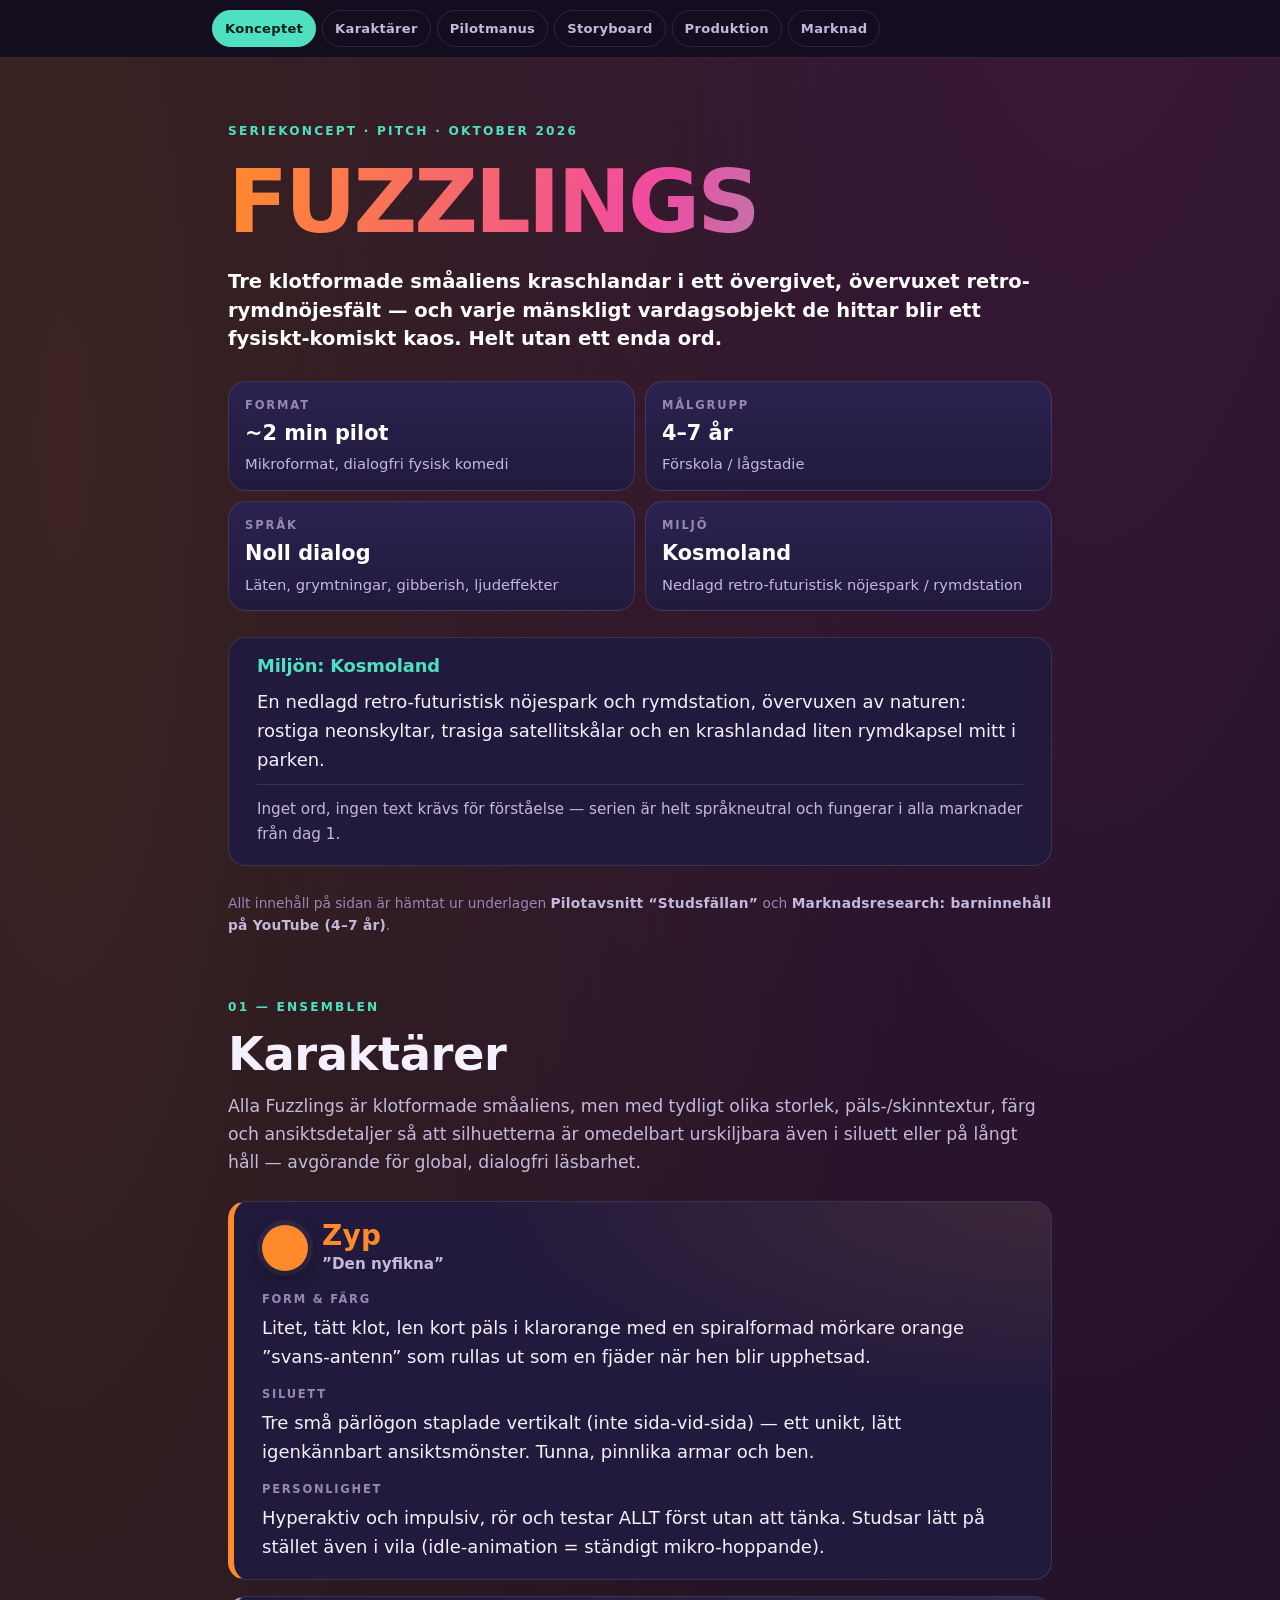
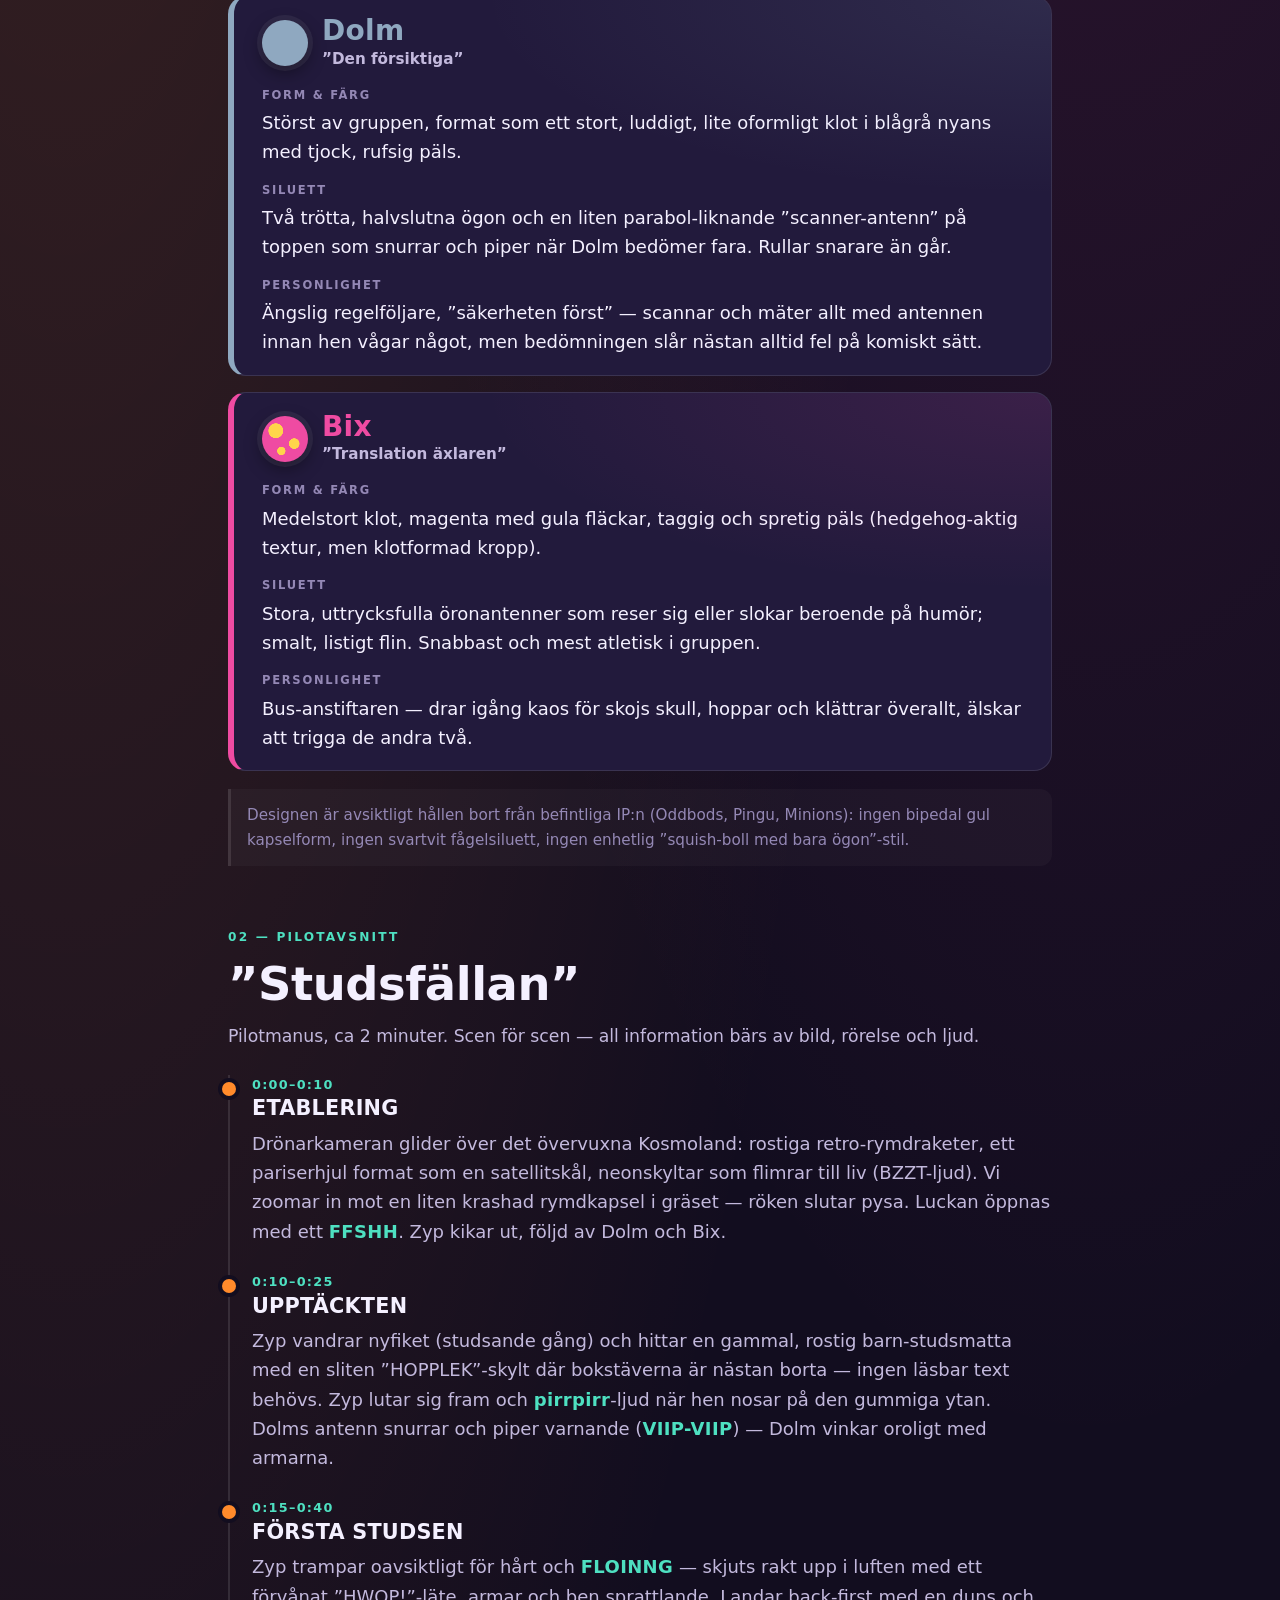
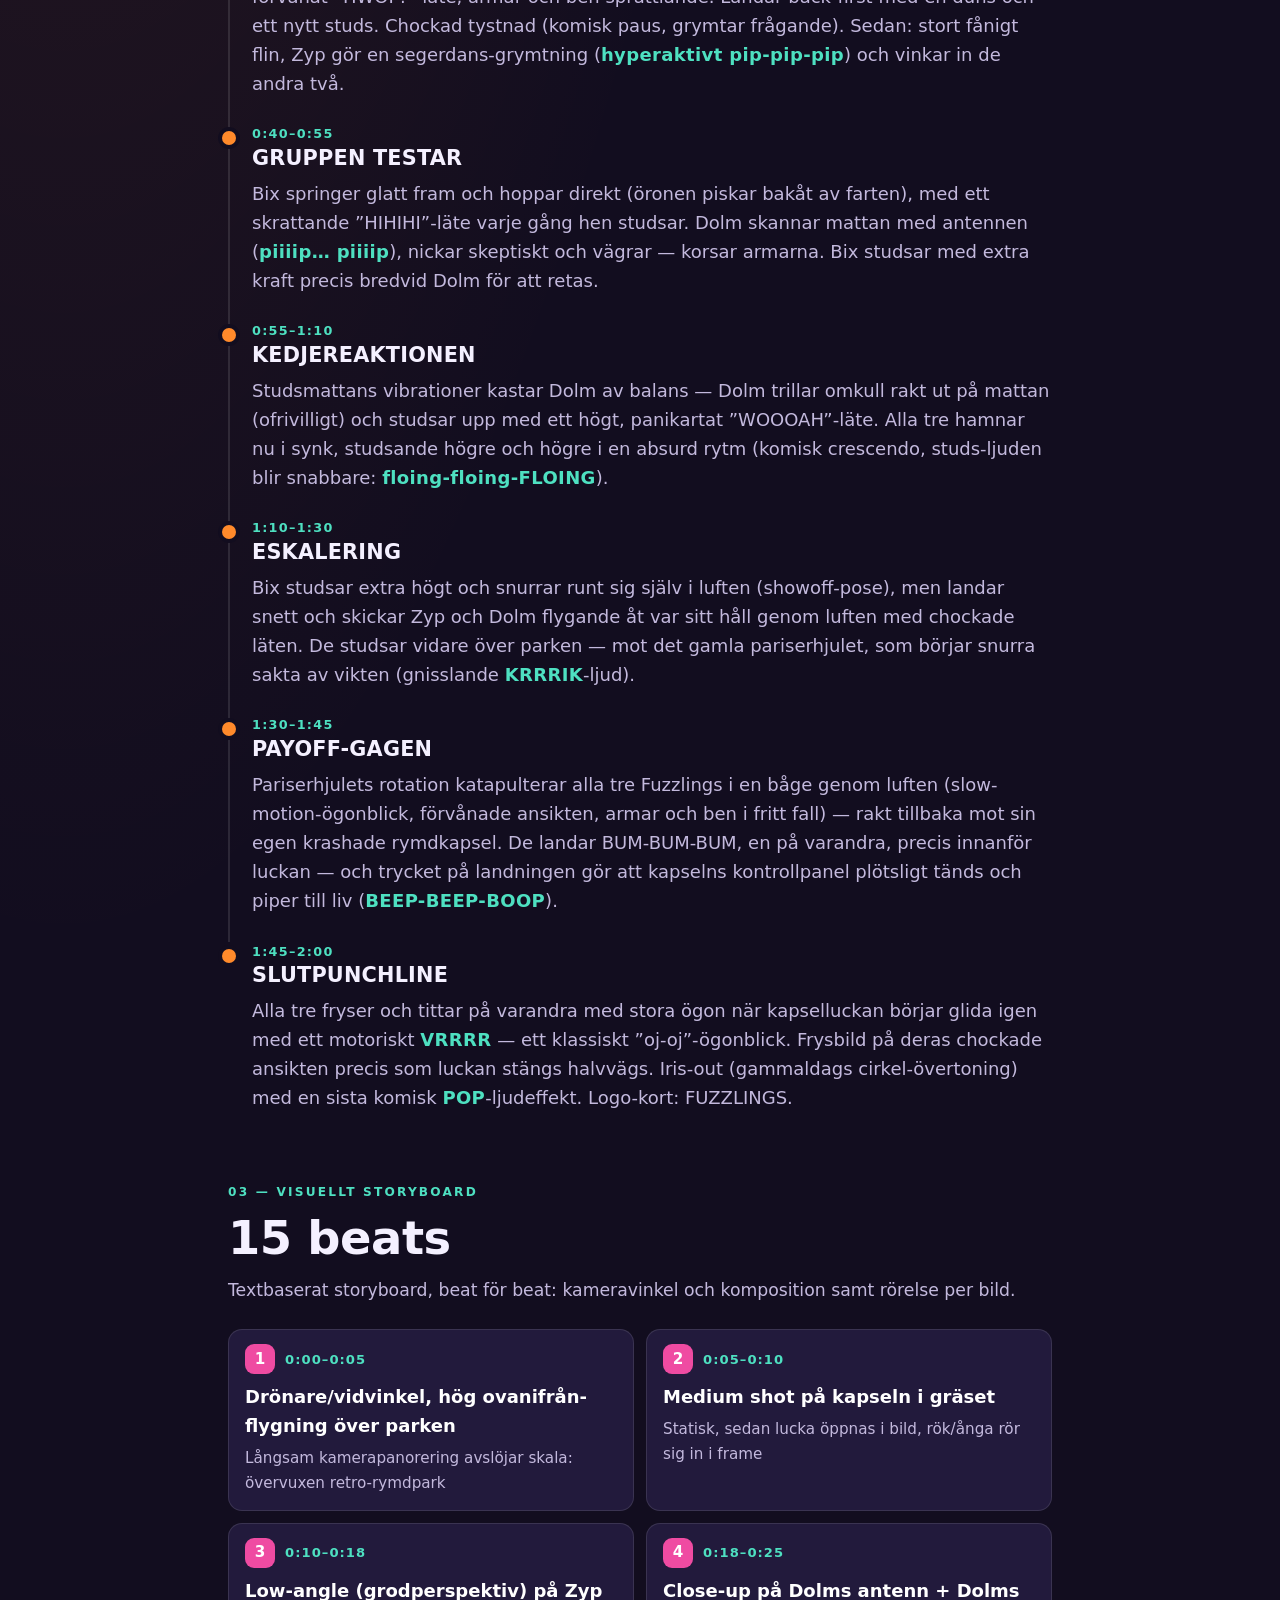
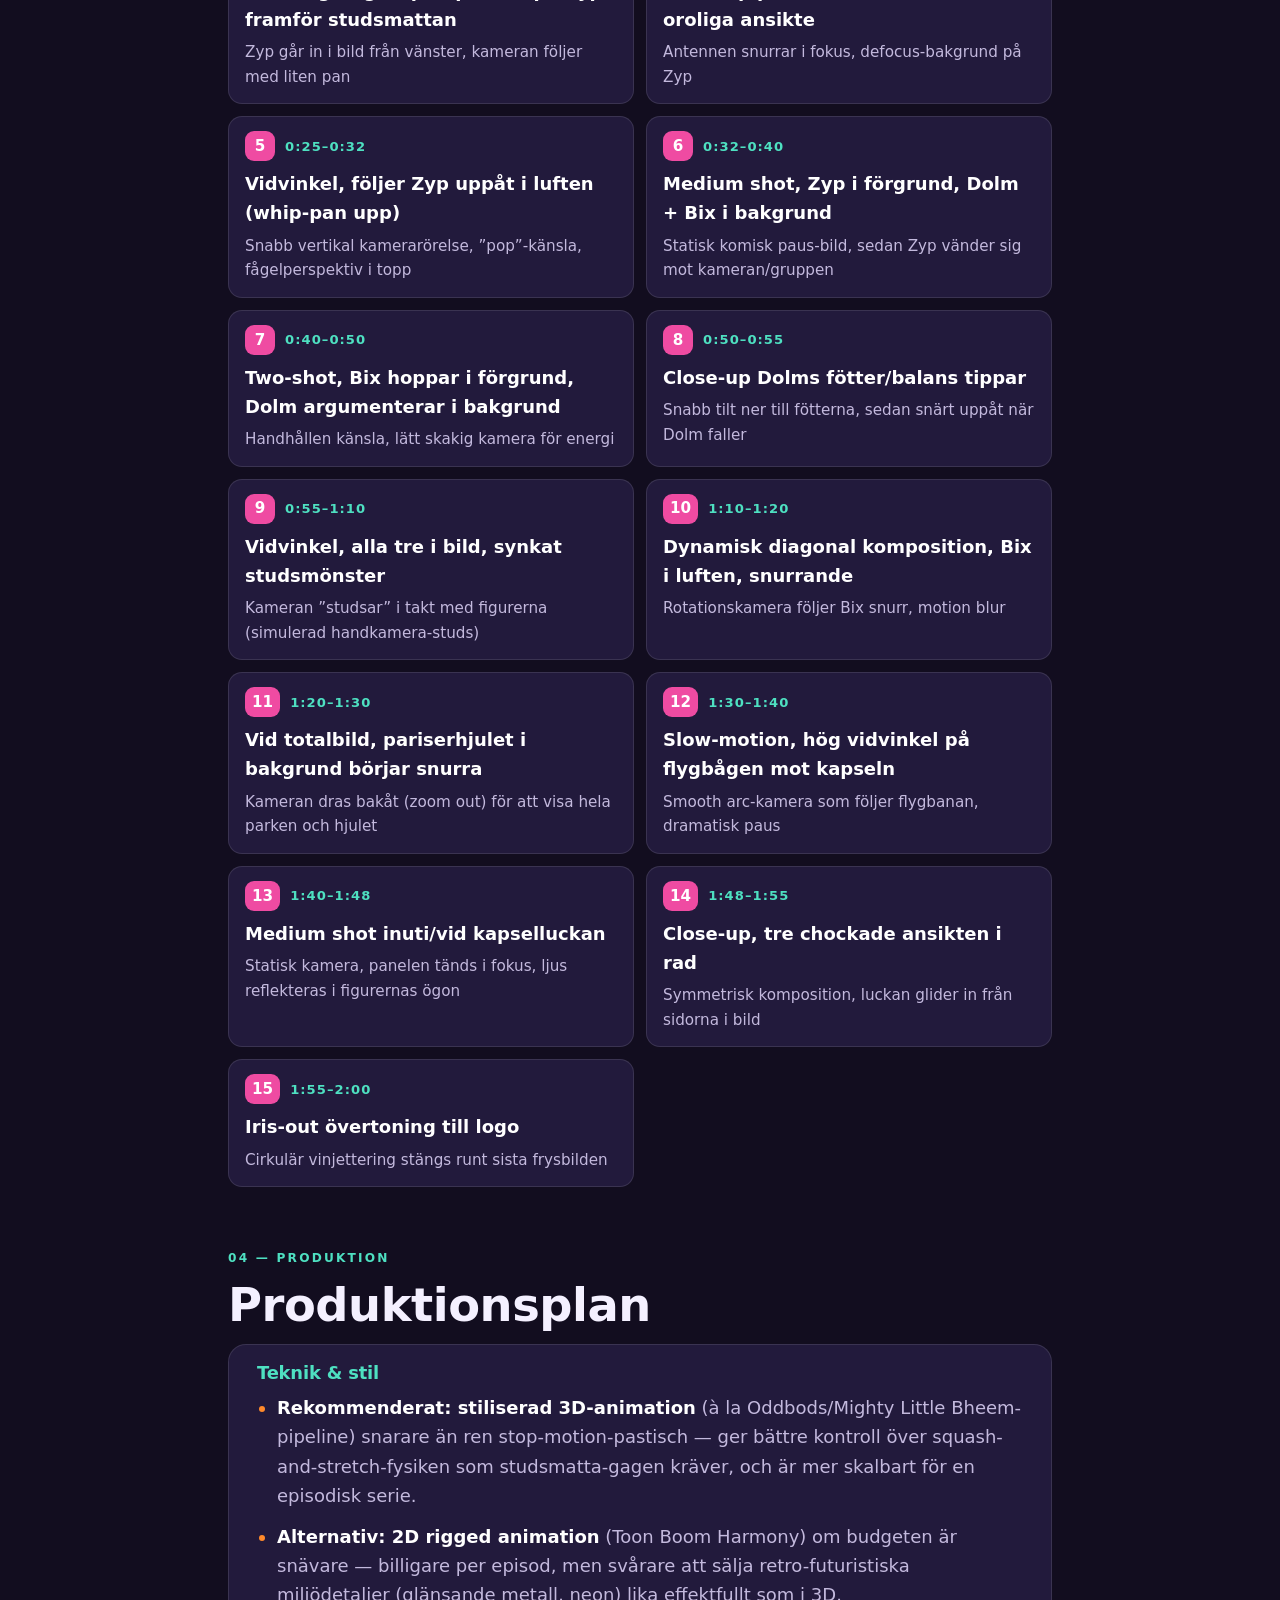
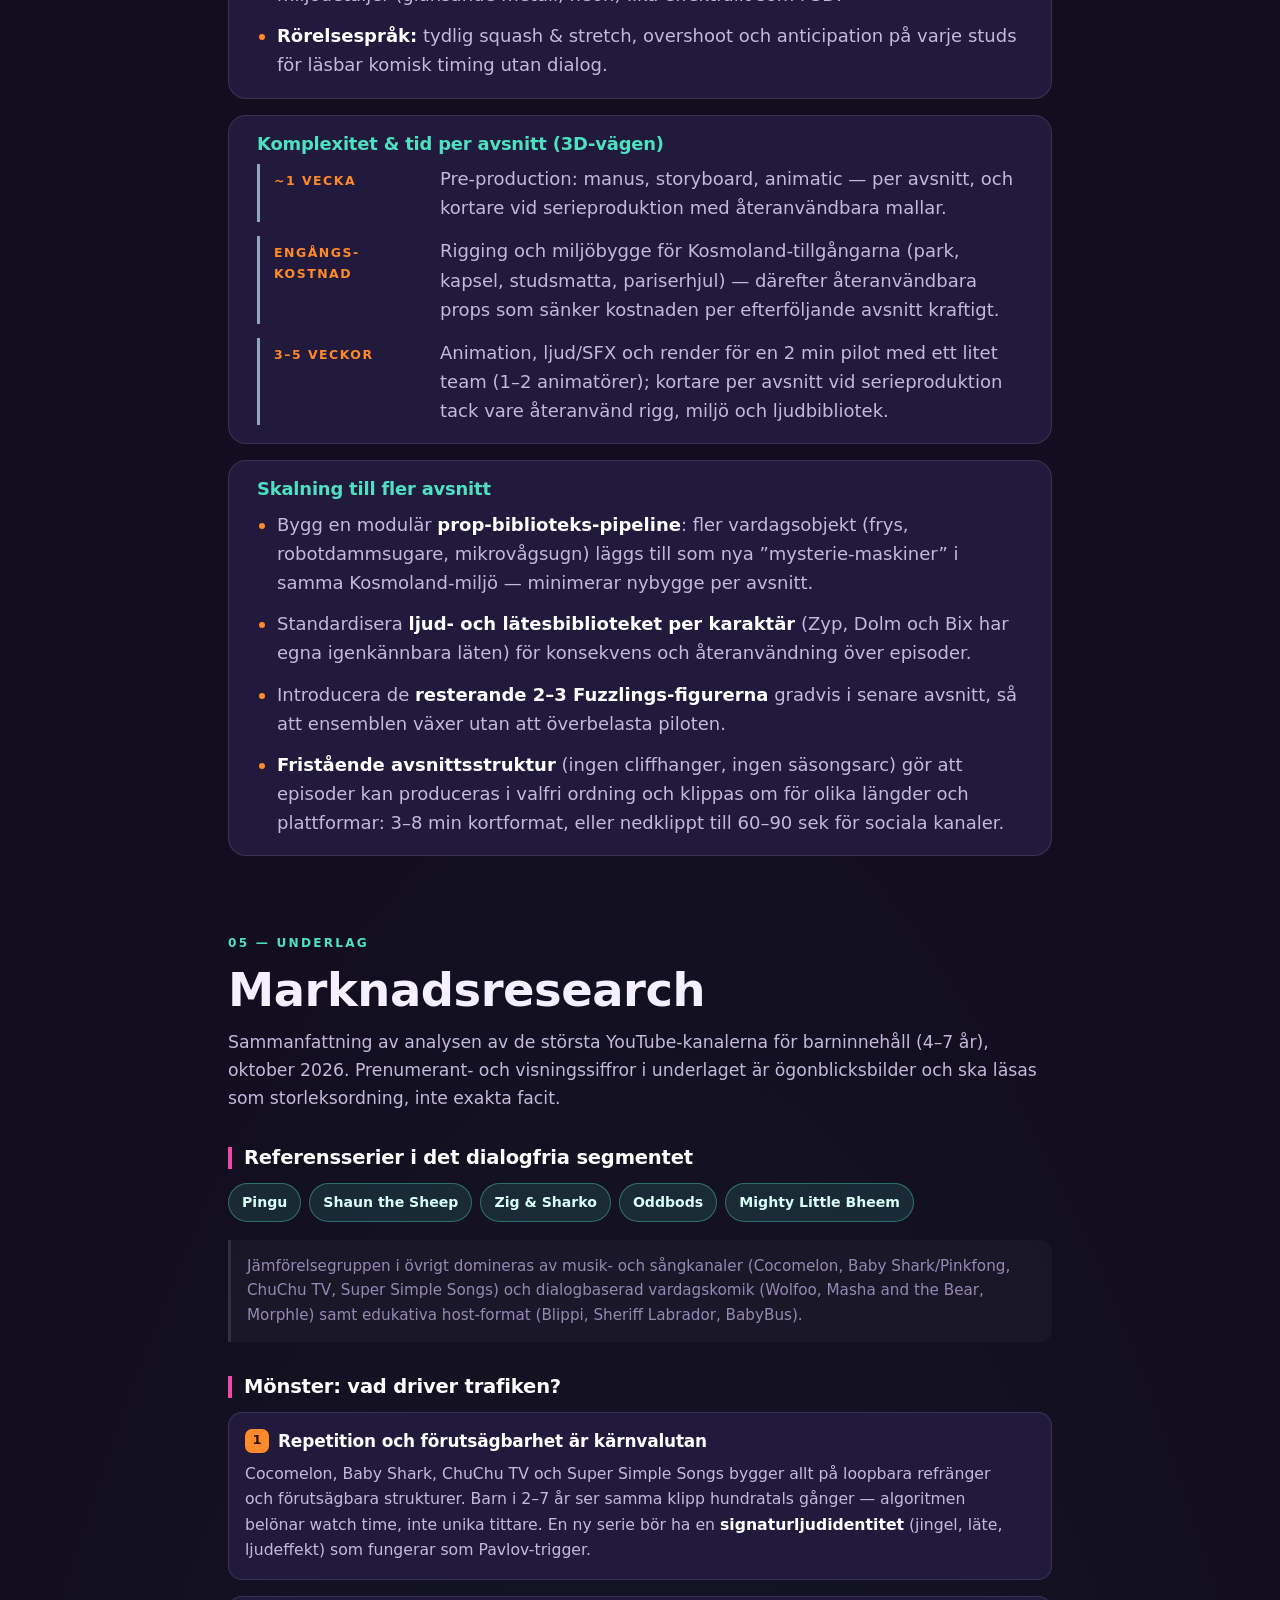
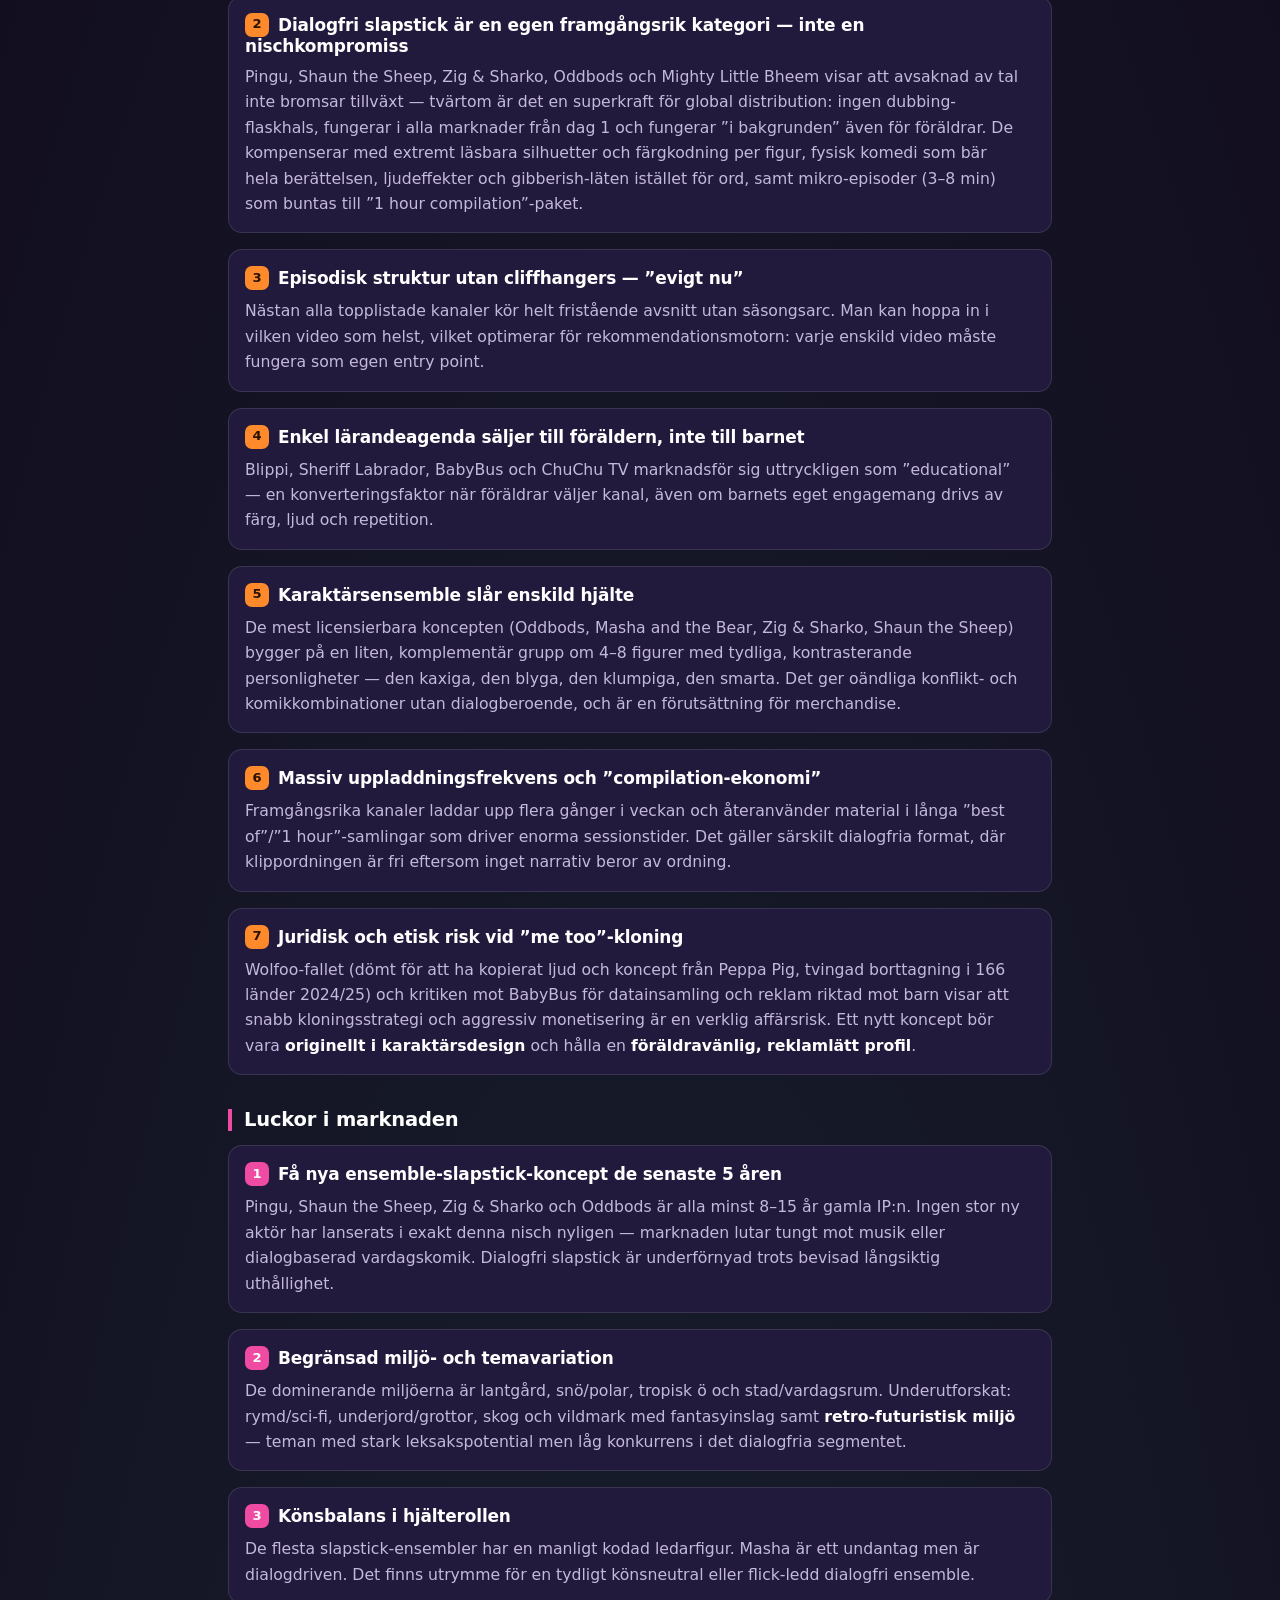
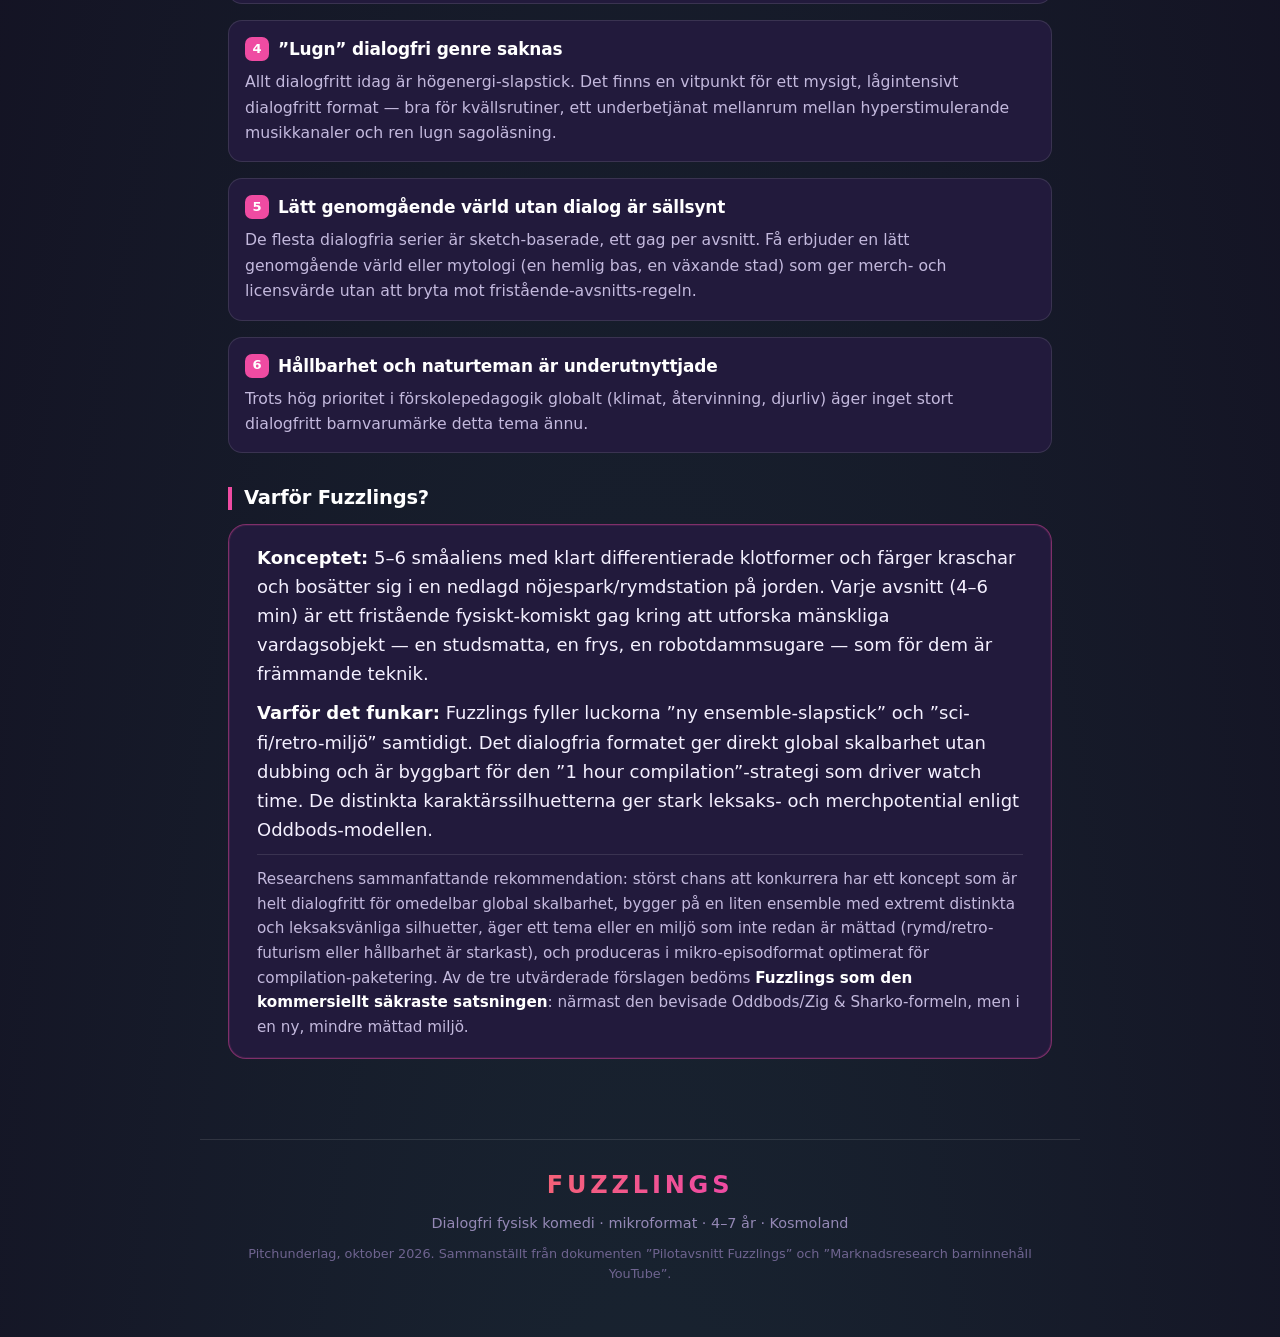
==== commit fe998aa3: "fix: restore Bix's epithet verbatim from the source doc QA flagged this: I had normalised the source" ====
--- a/index.html
+++ b/index.html
@@ -156,7 +156,7 @@
         <span class="chr-dot" aria-hidden="true"></span>
         <div>
           <h3>Bix</h3>
-          <p class="chr-role">”Bus-anstiftaren”</p>
+          <p class="chr-role">”Translation äxlaren”</p>
         </div>
       </div>
       <dl class="chr-dl">
@@ -173,8 +173,8 @@
         </dd>
         <dt>Personlighet</dt>
         <dd>
-          Drar igång kaos för skojs skull, hoppar och klättrar överallt,
-          älskar att trigga de andra två.
+          Bus-anstiftaren — drar igång kaos för skojs skull, hoppar och
+          klättrar överallt, älskar att trigga de andra två.
         </dd>
       </dl>
     </article>
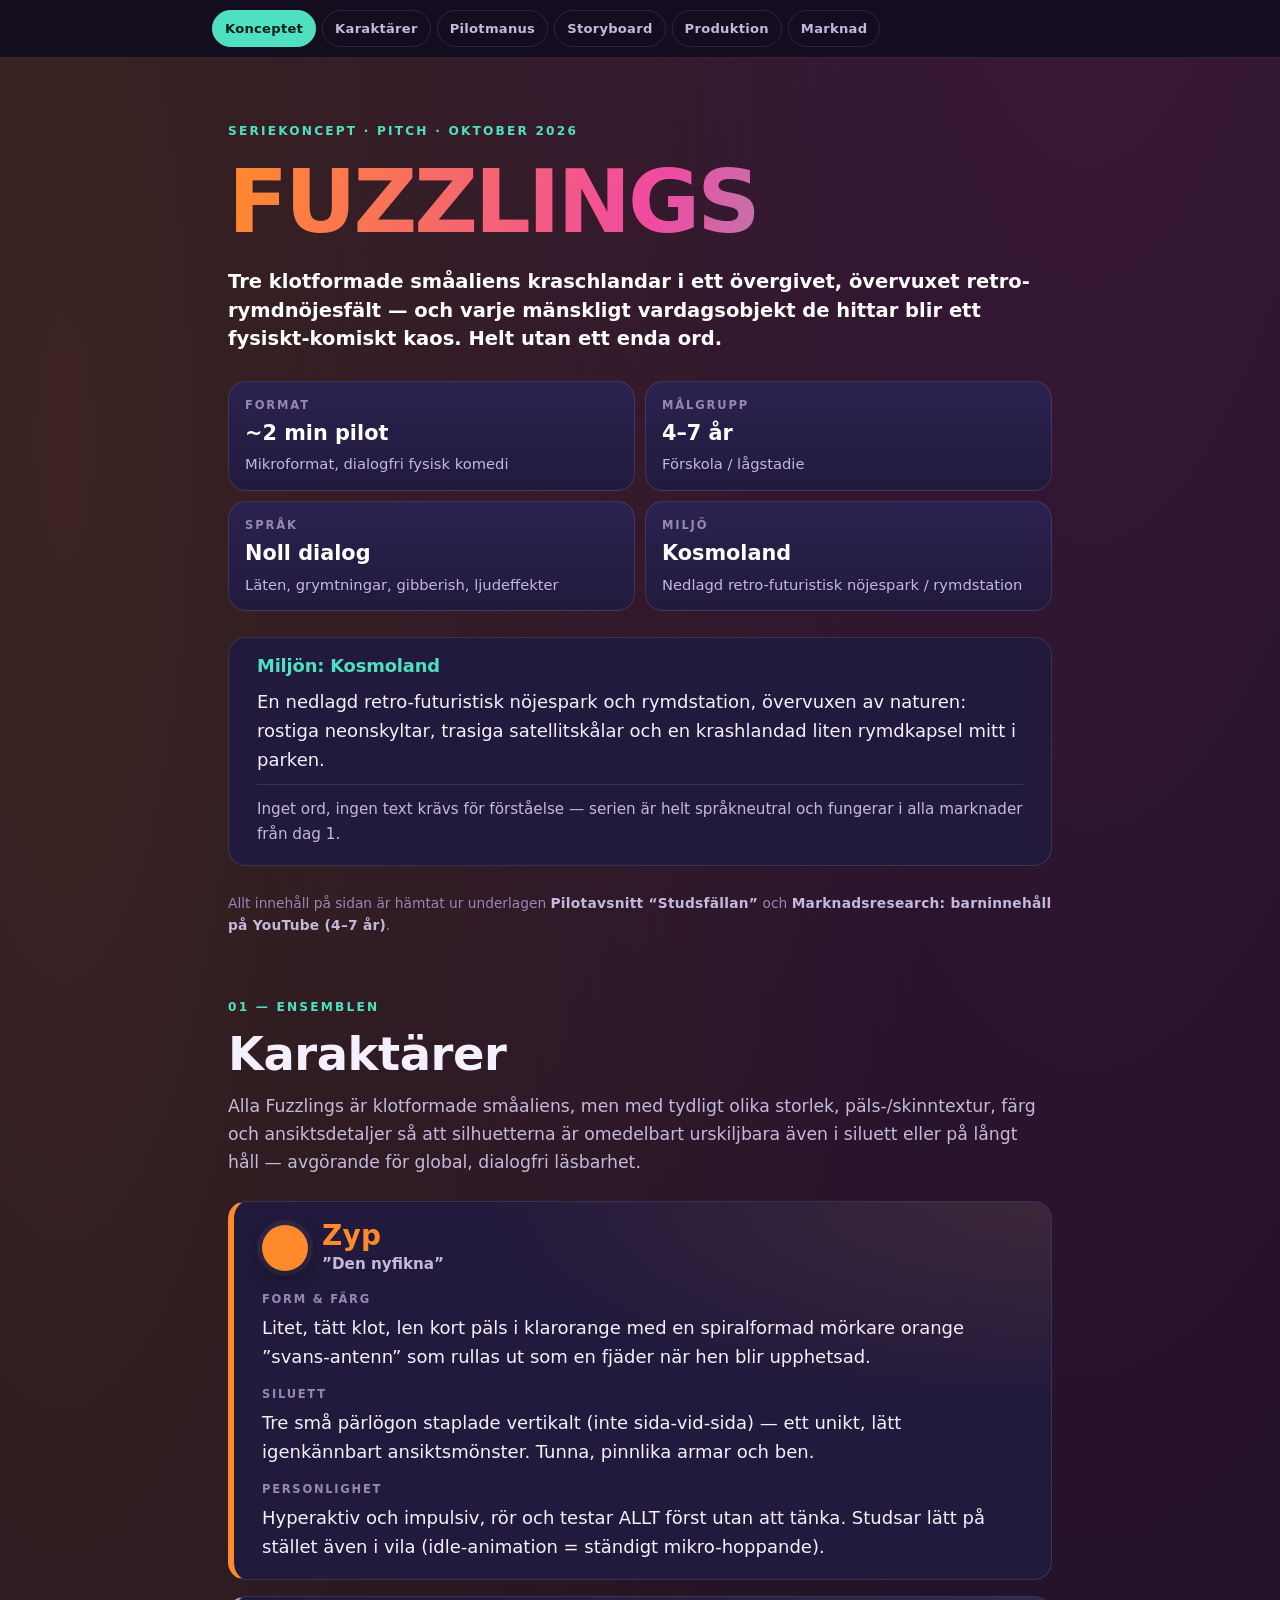
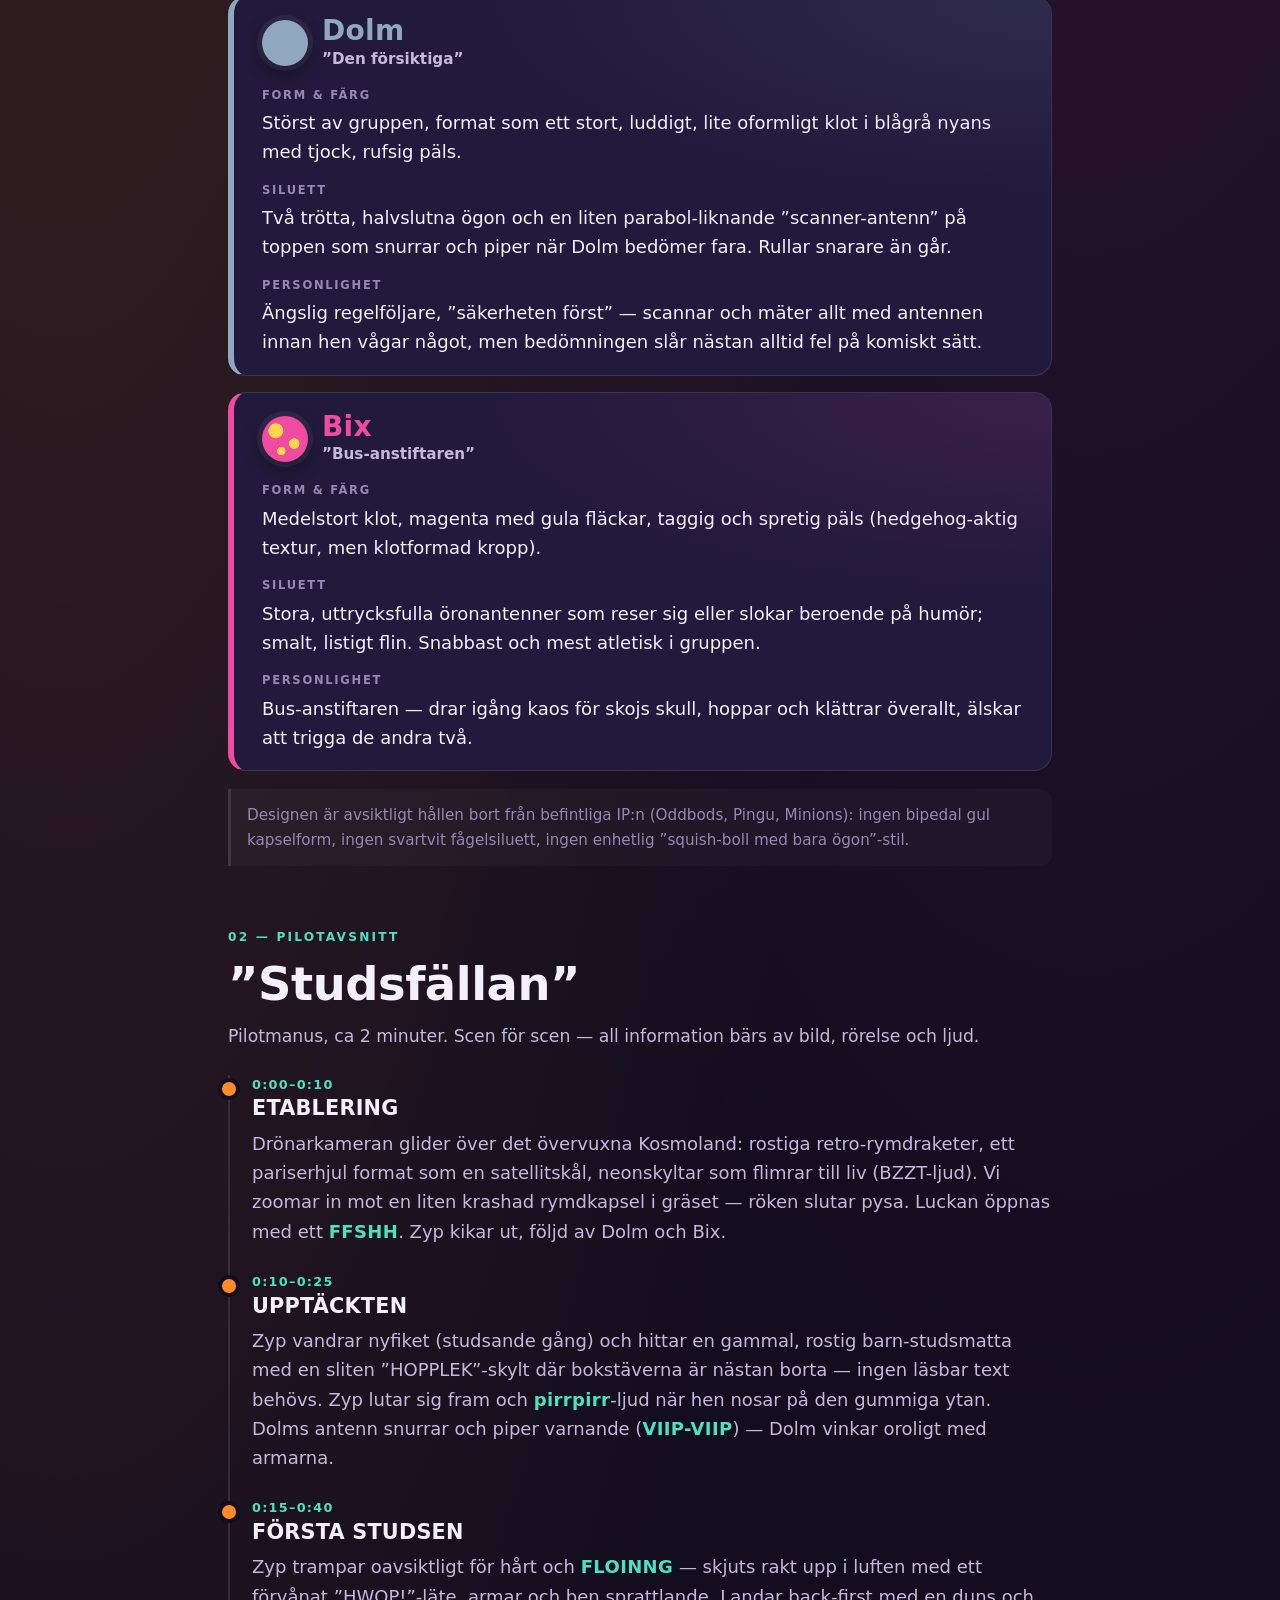
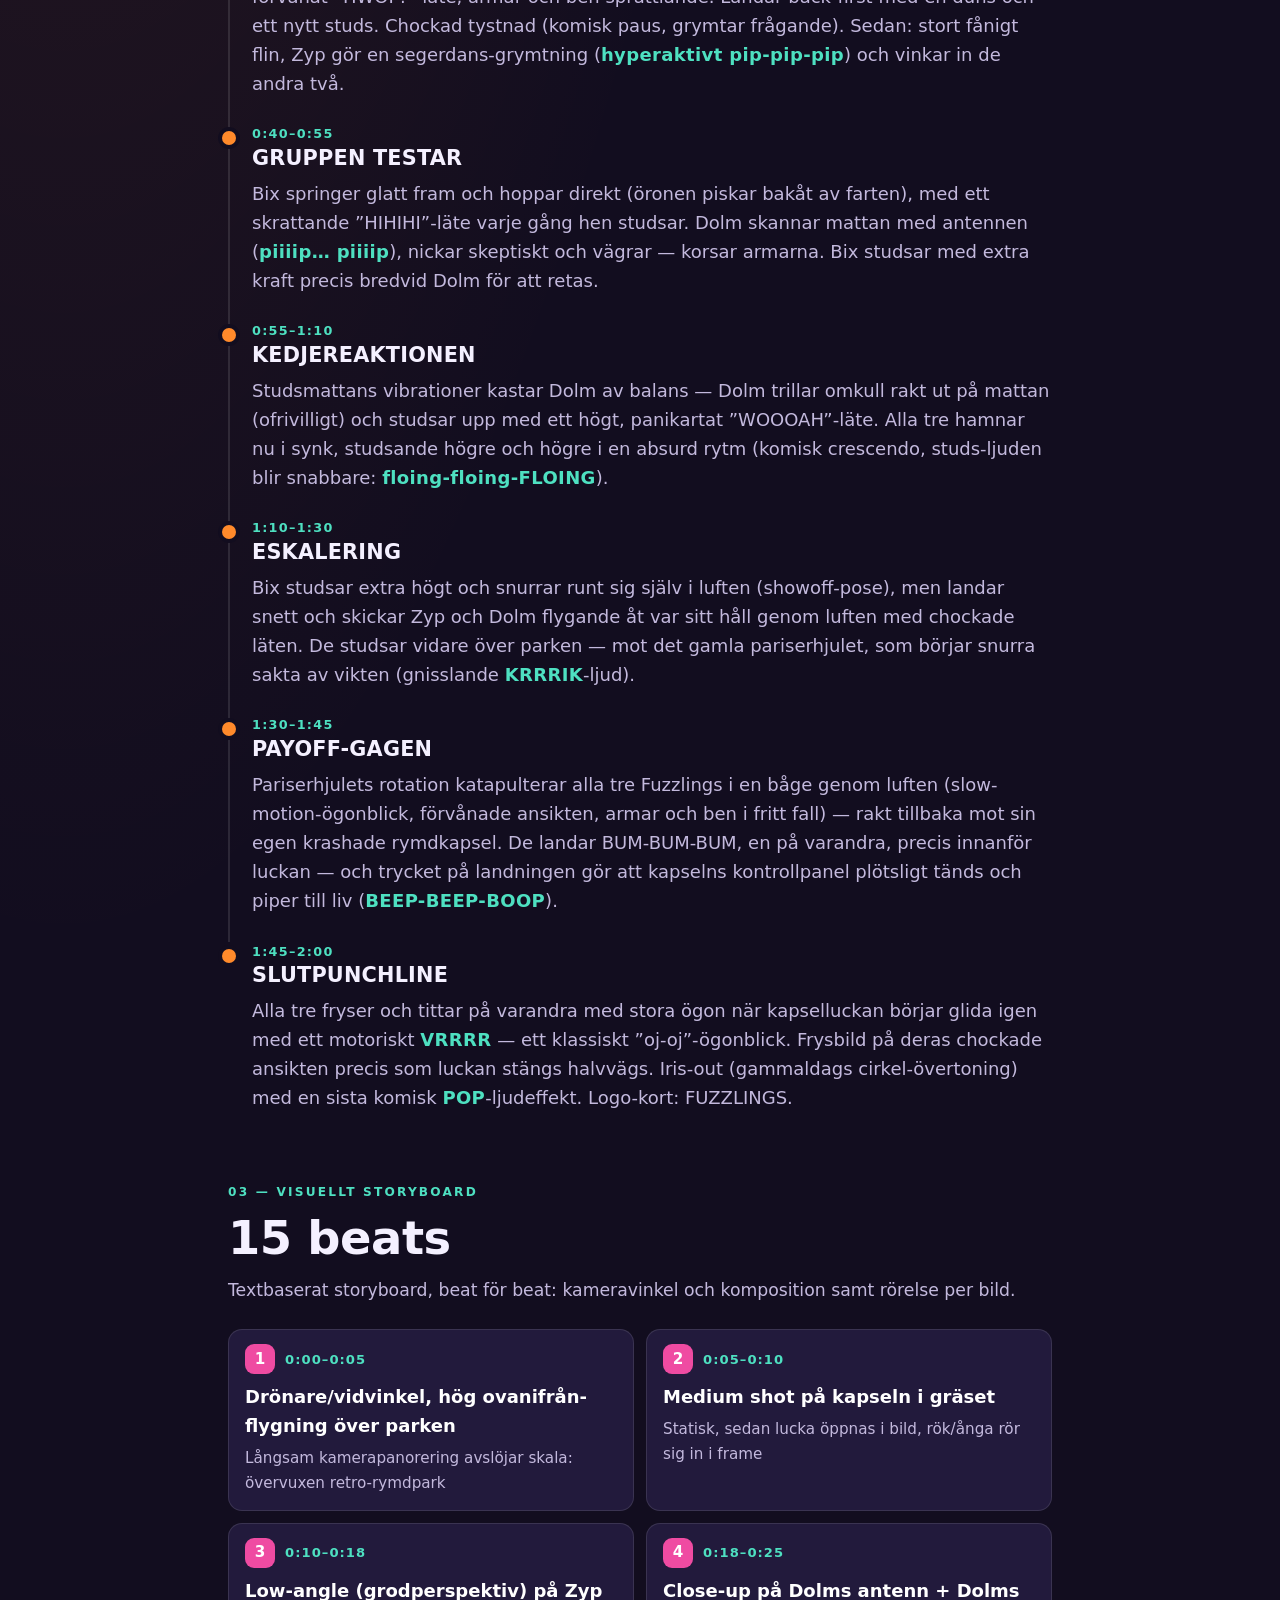
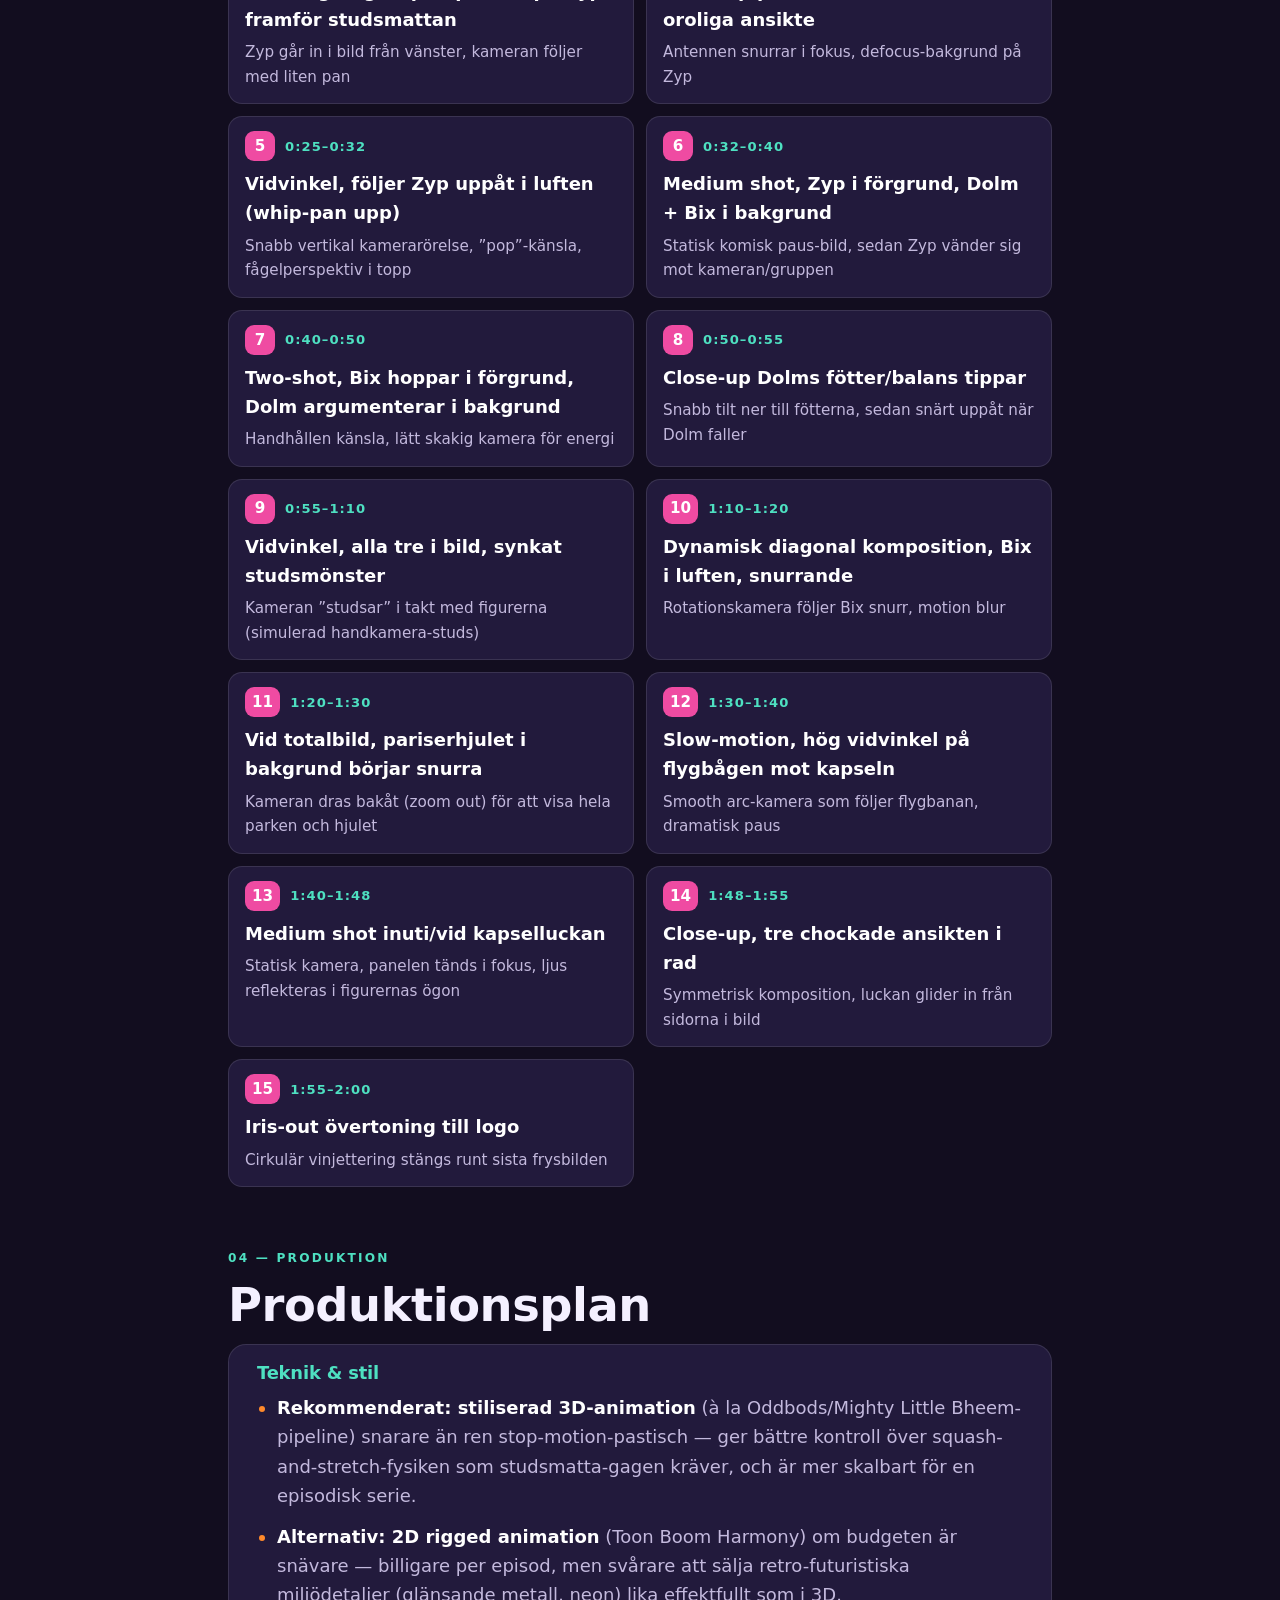
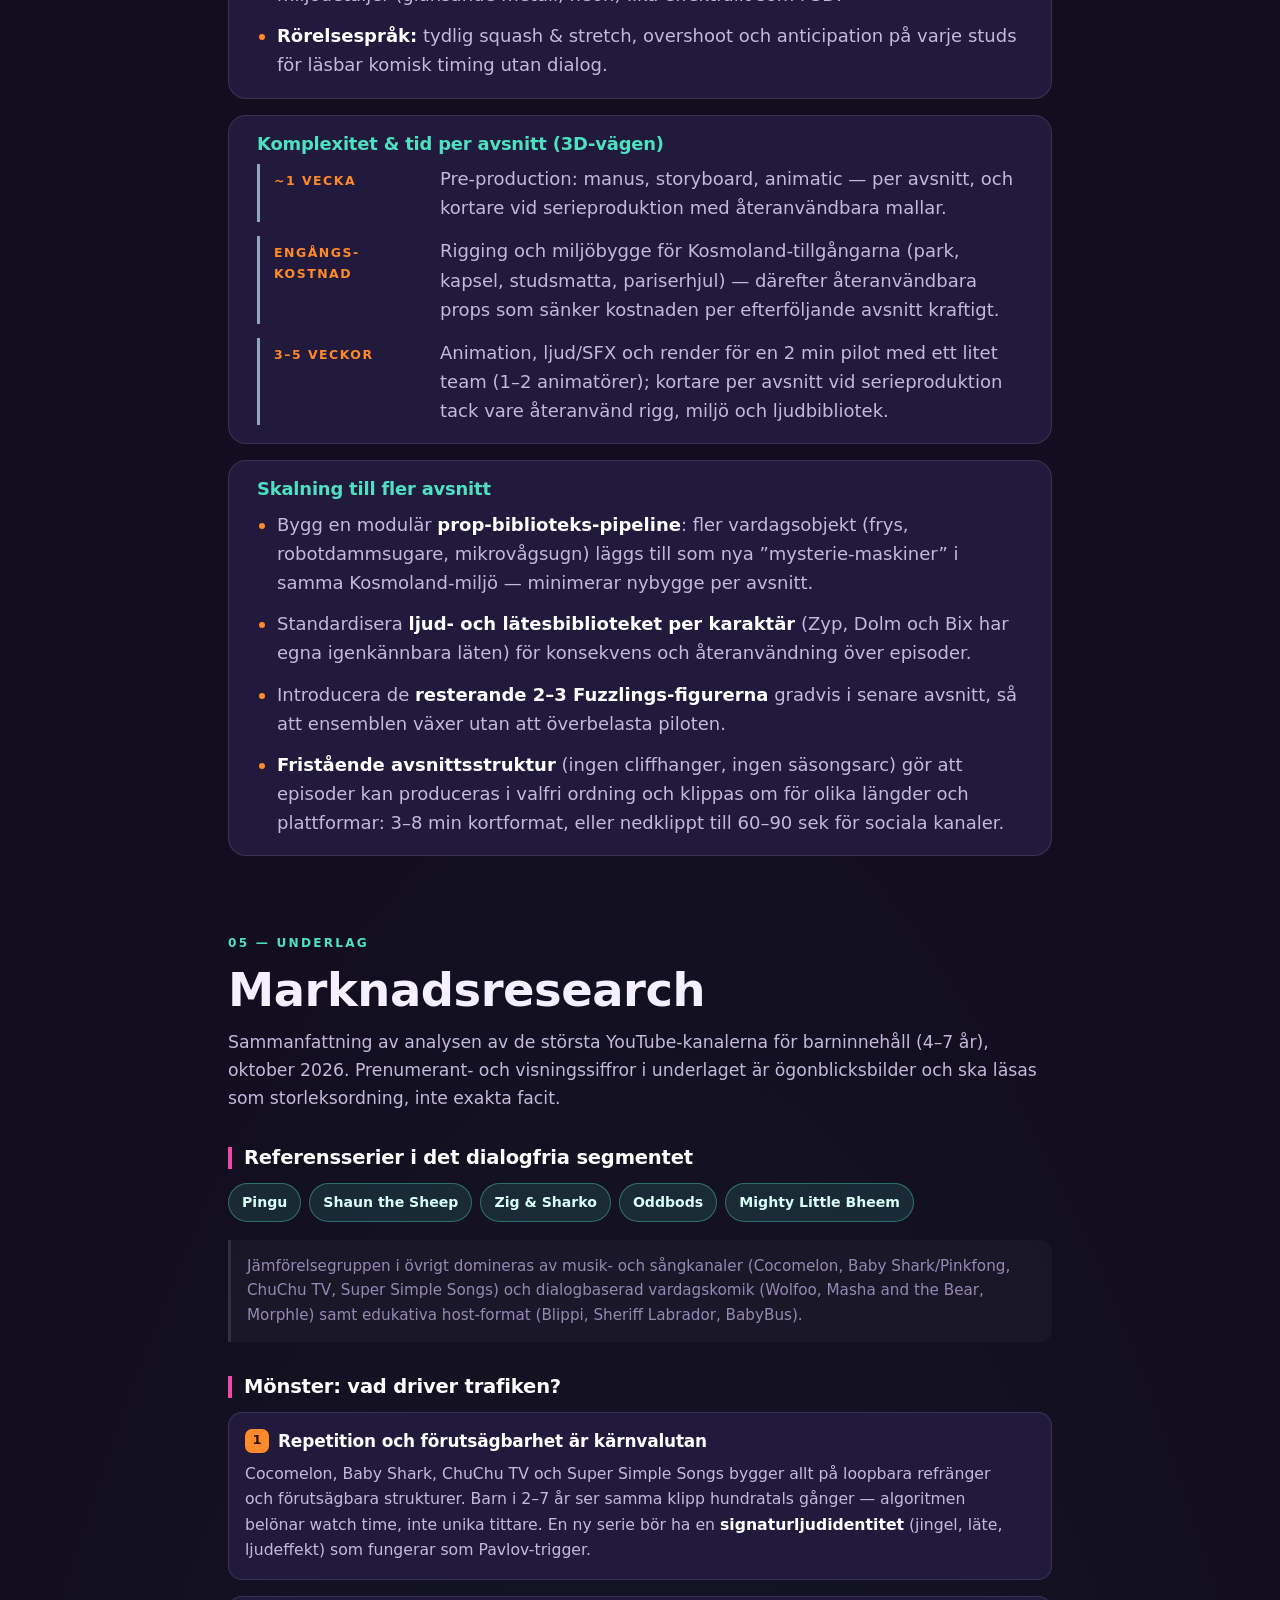
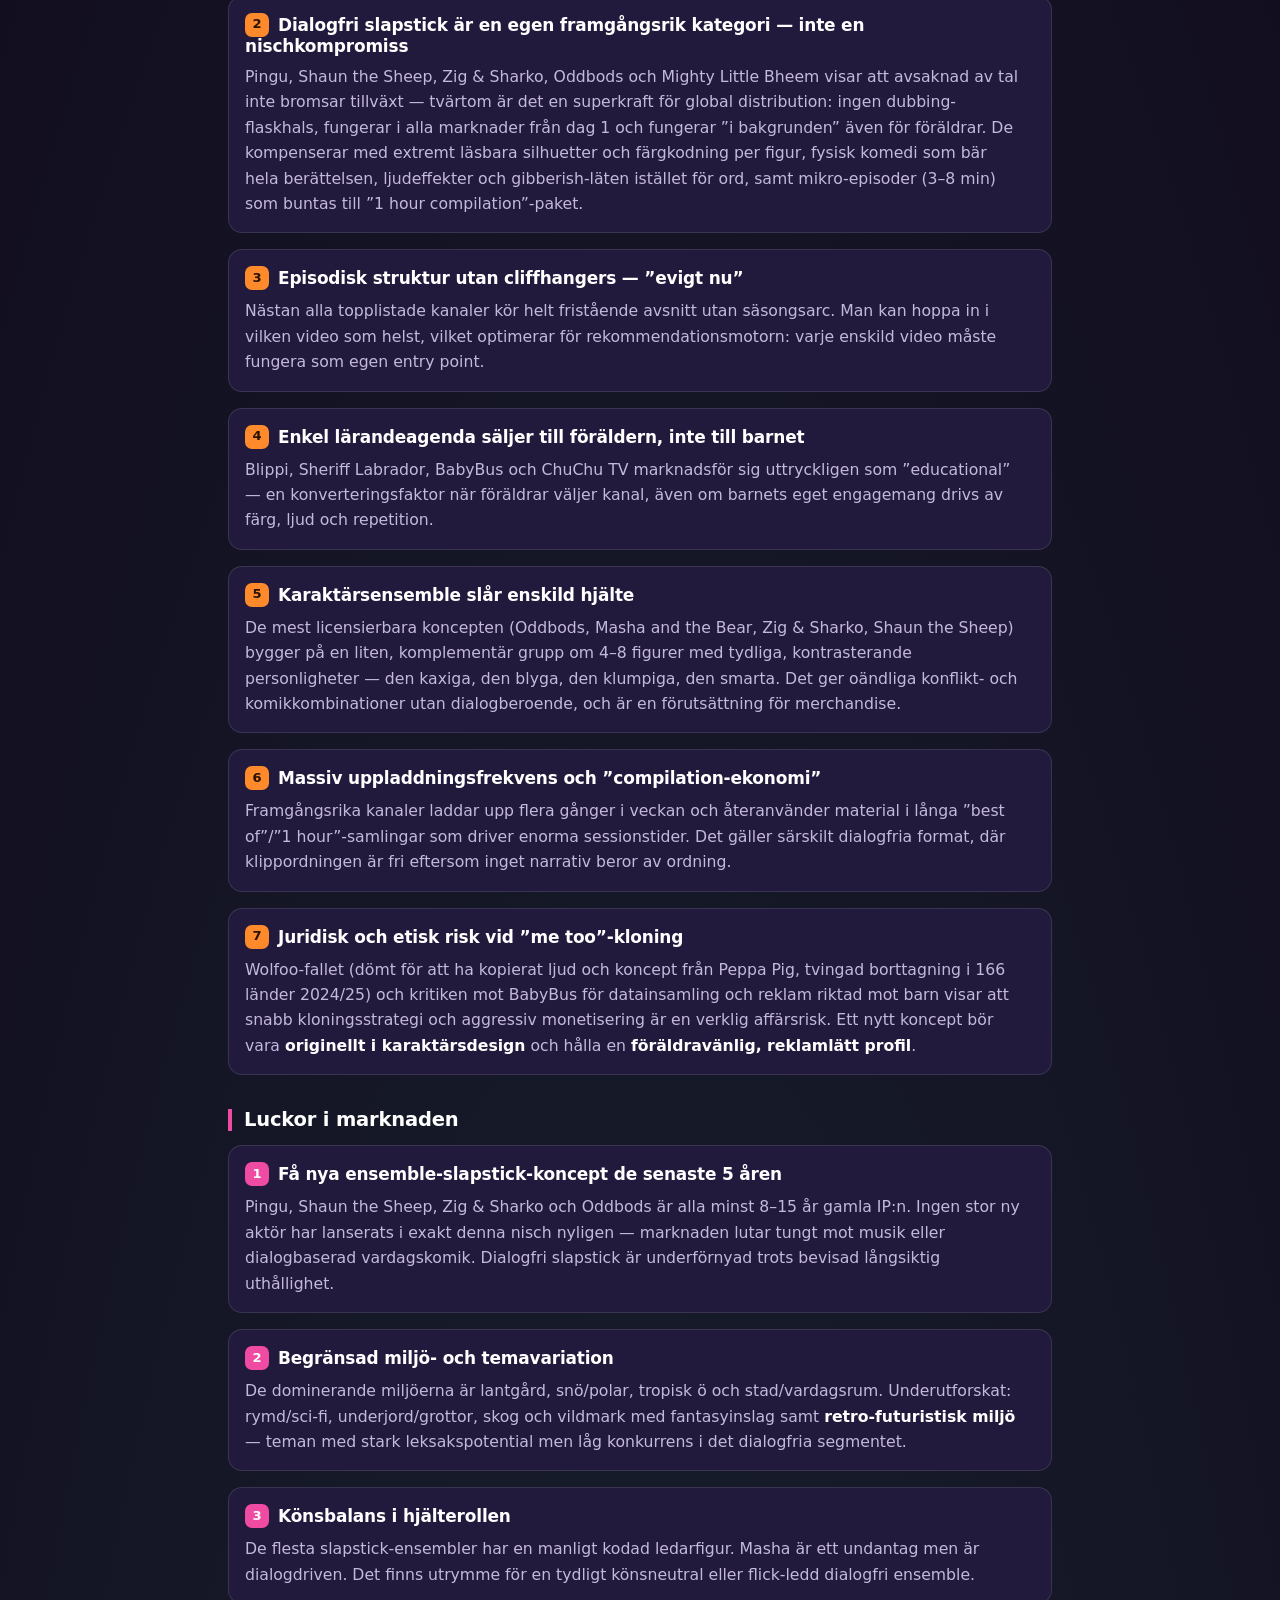
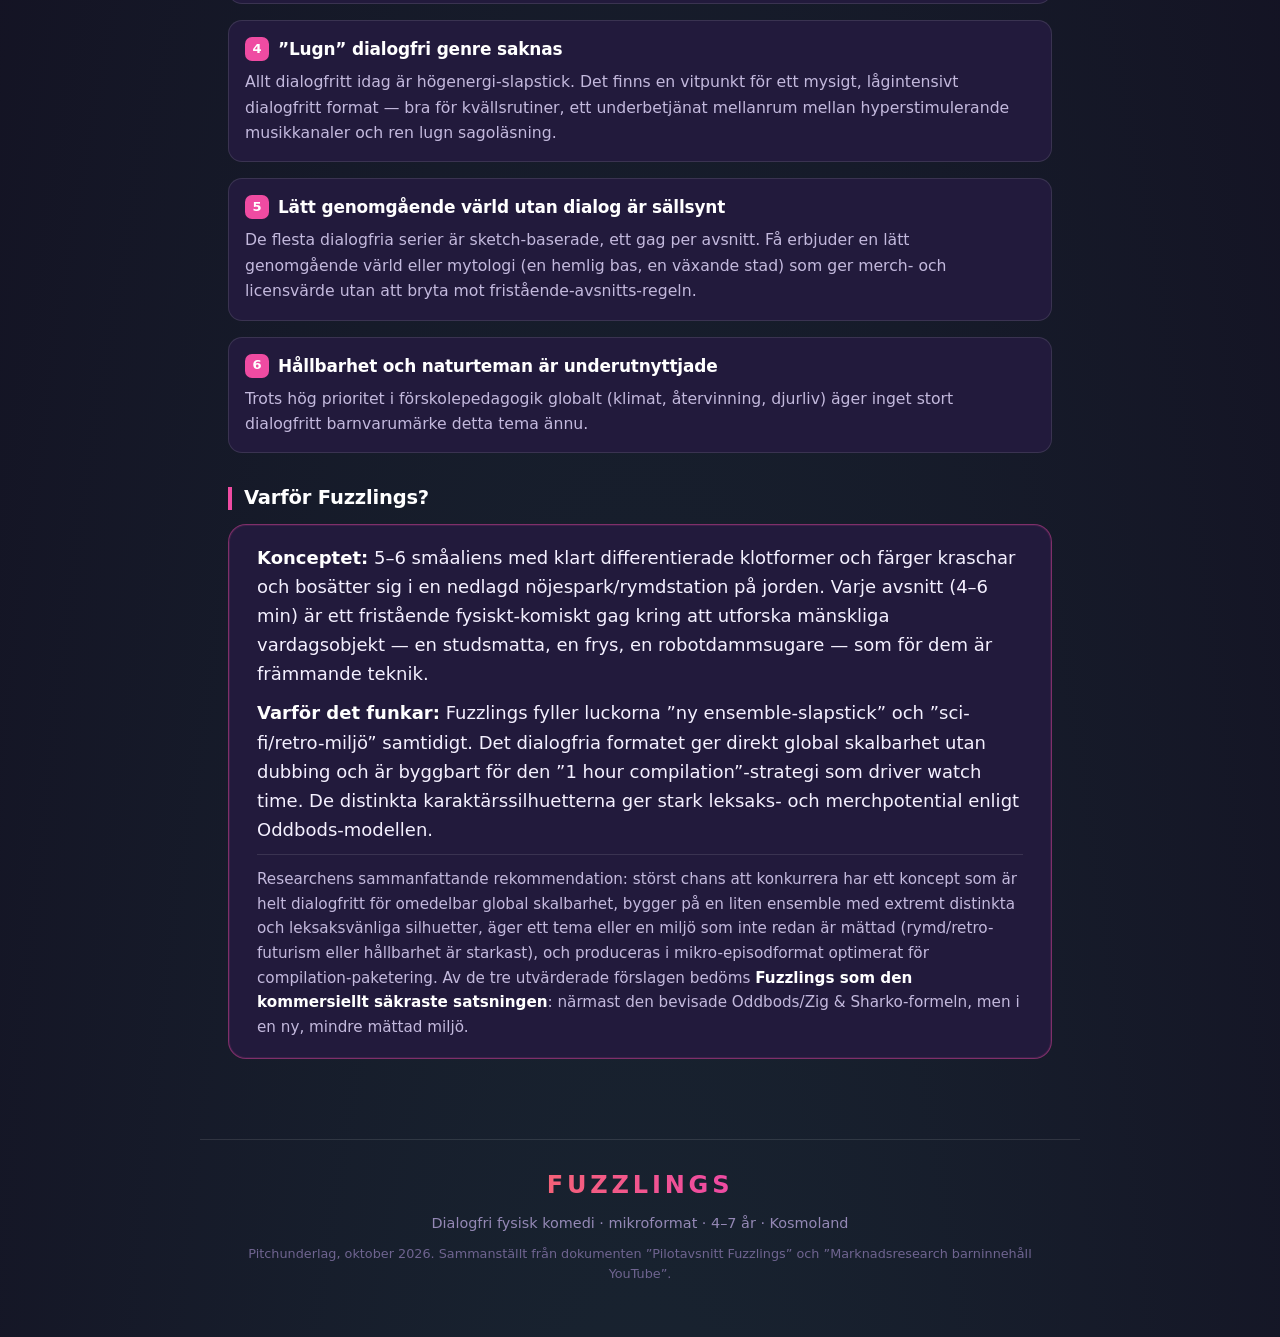
==== commit 6728819c: "fix: track the corrected source wording for Bix's epithet The source doc's garbled "Translation äxla" ====
--- a/index.html
+++ b/index.html
@@ -156,7 +156,7 @@
         <span class="chr-dot" aria-hidden="true"></span>
         <div>
           <h3>Bix</h3>
-          <p class="chr-role">”Translation äxlaren”</p>
+          <p class="chr-role">”Bus-anstiftaren”</p>
         </div>
       </div>
       <dl class="chr-dl">
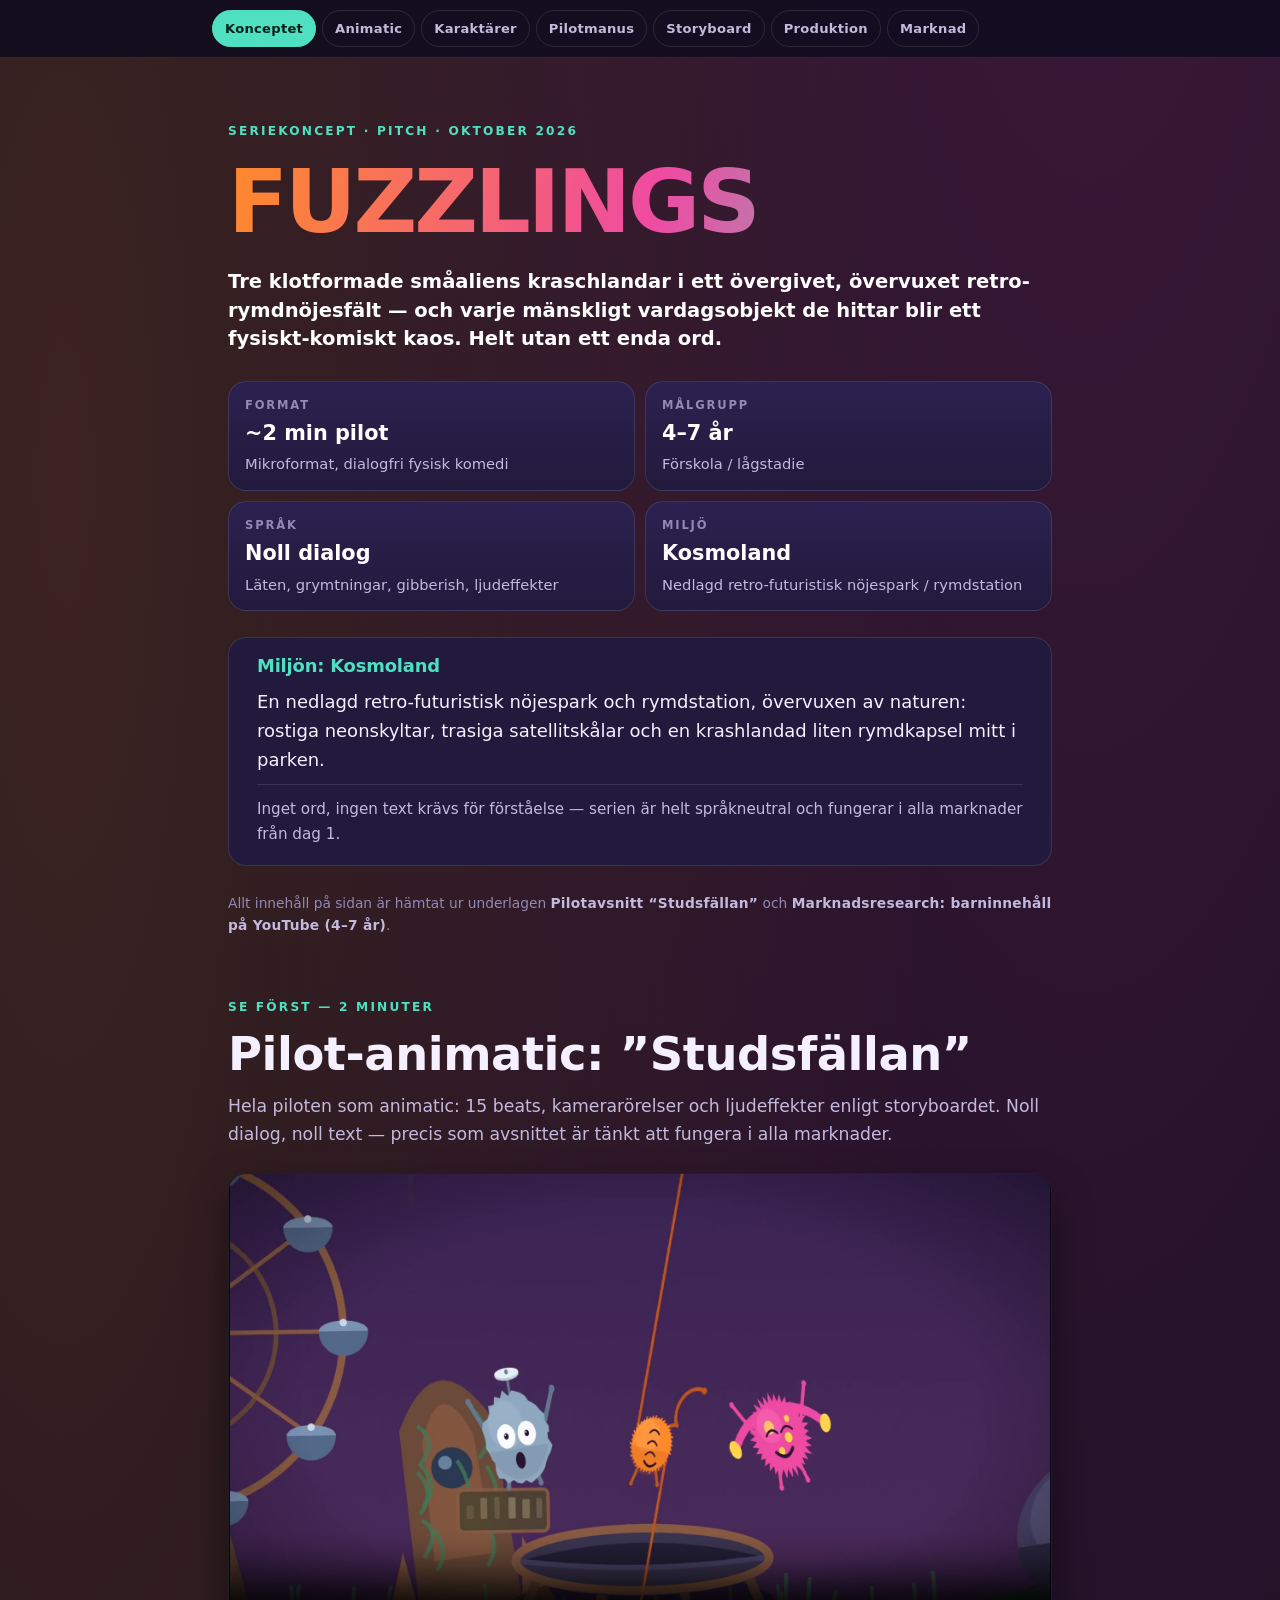
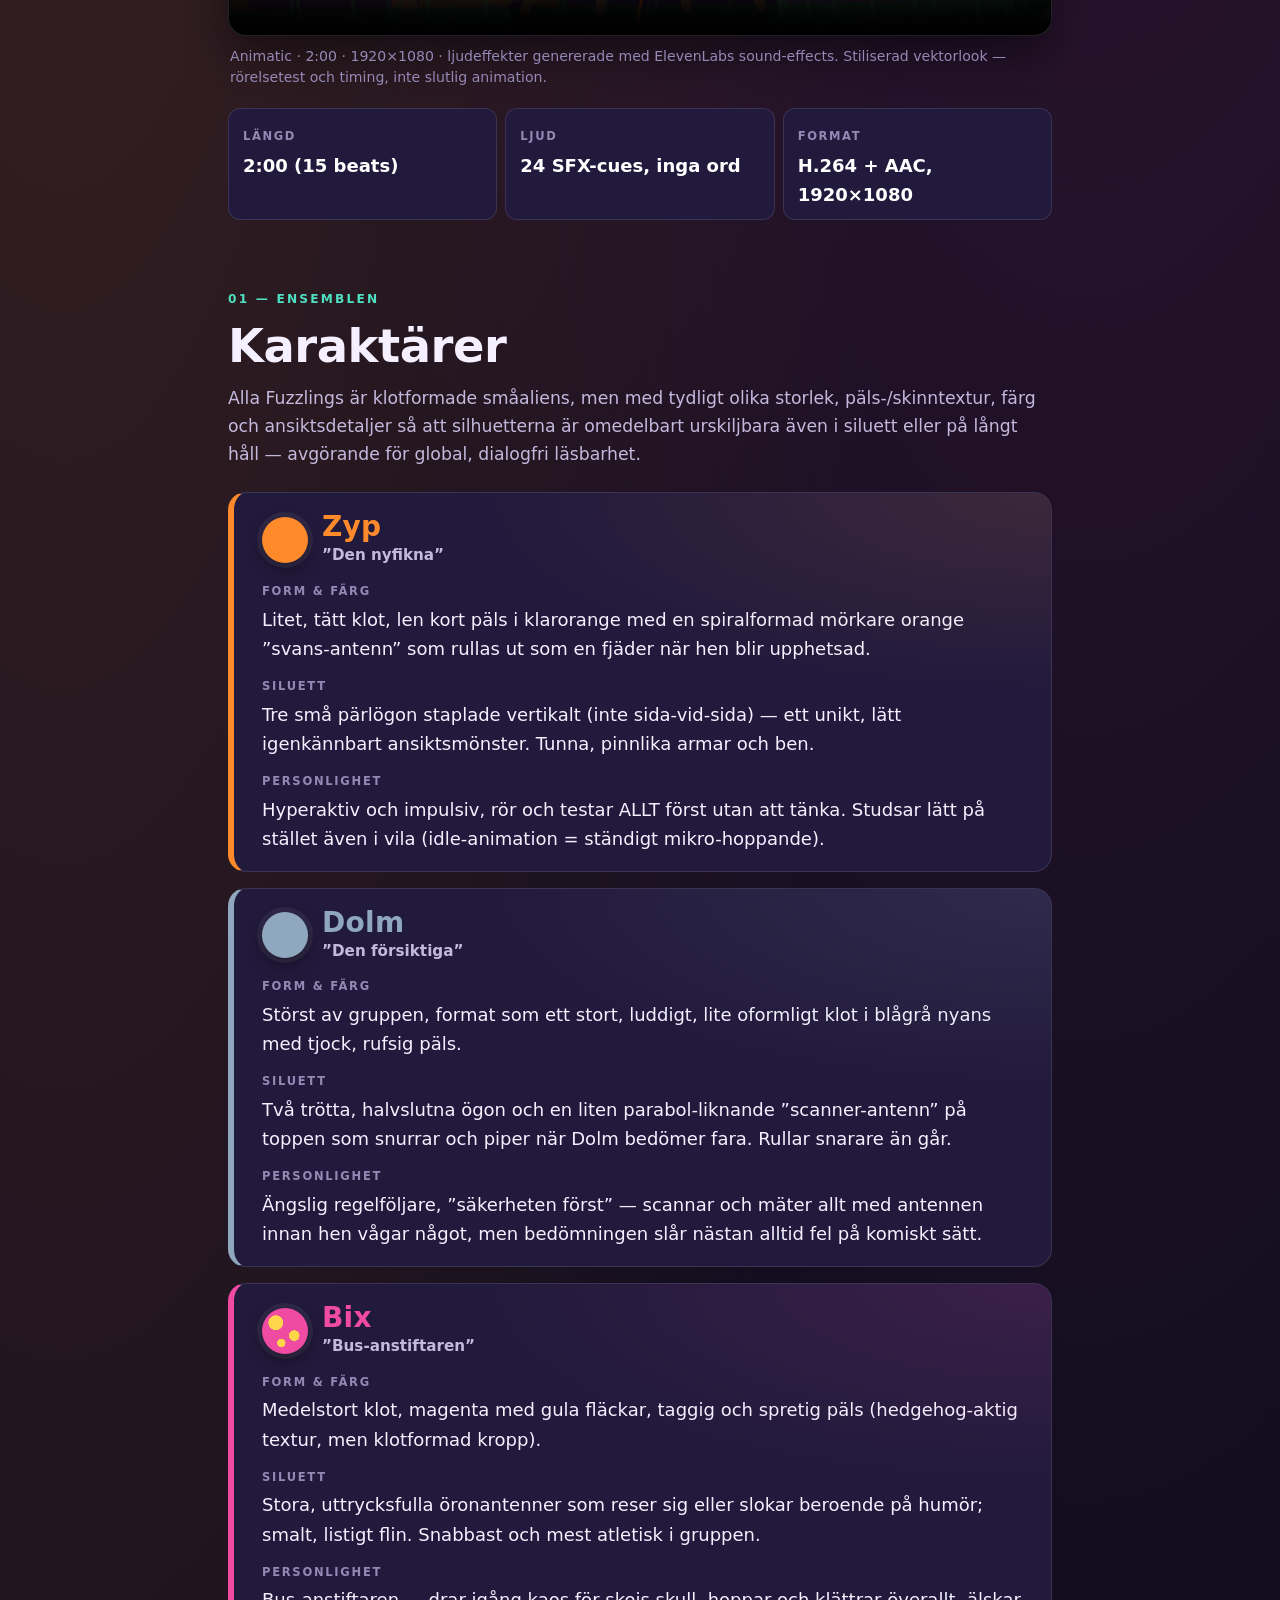
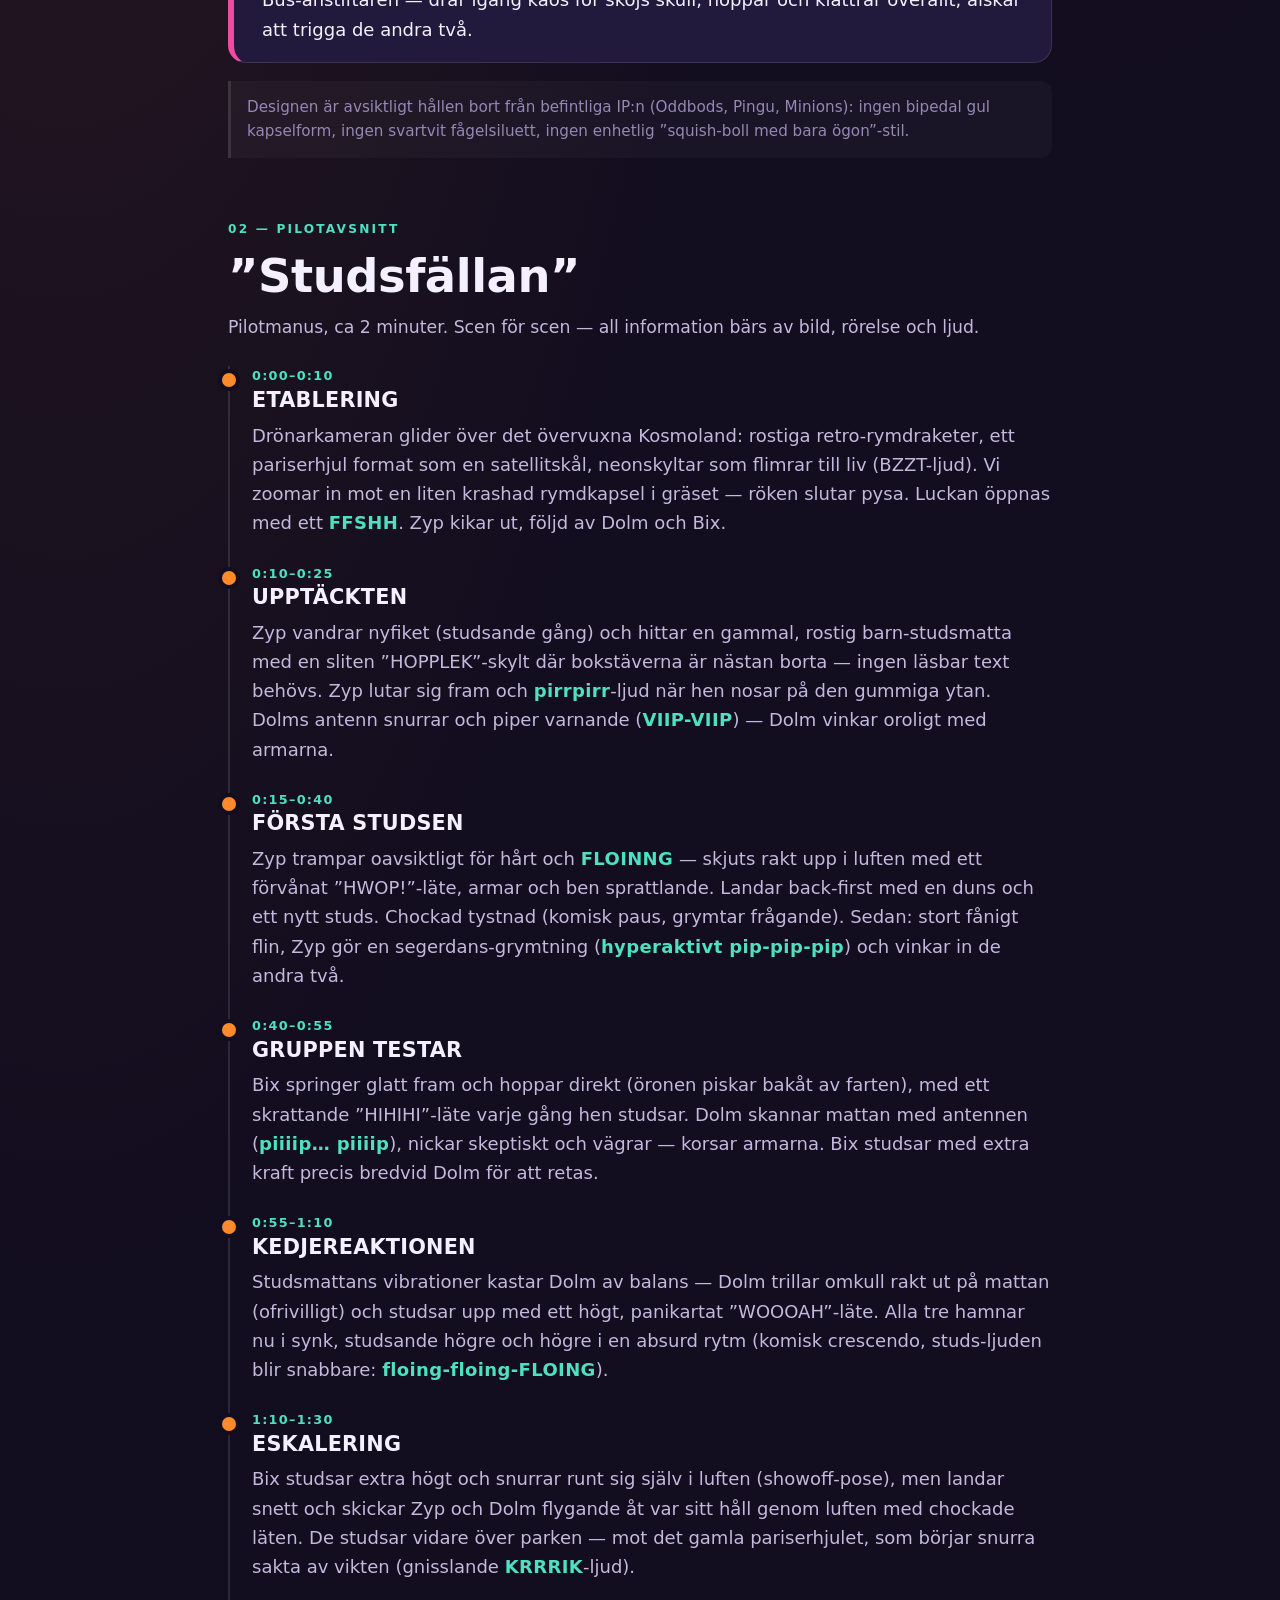
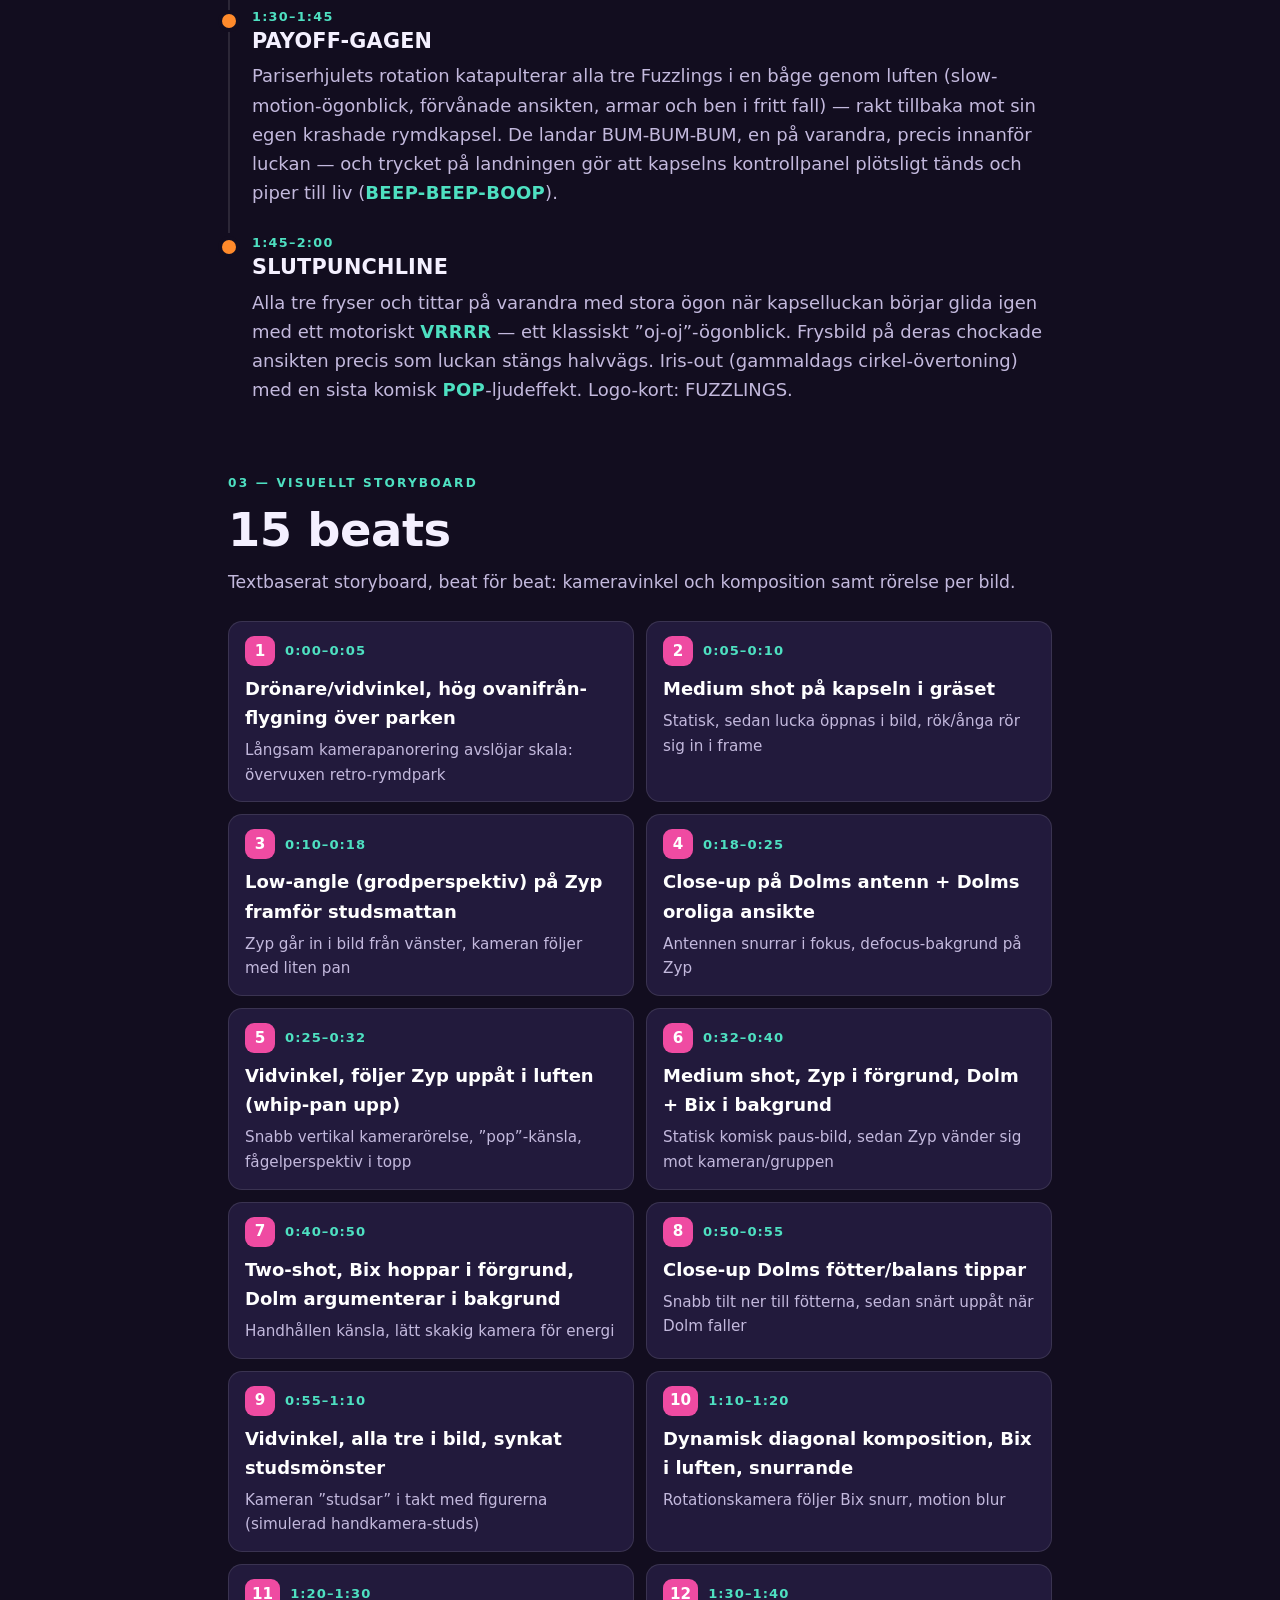
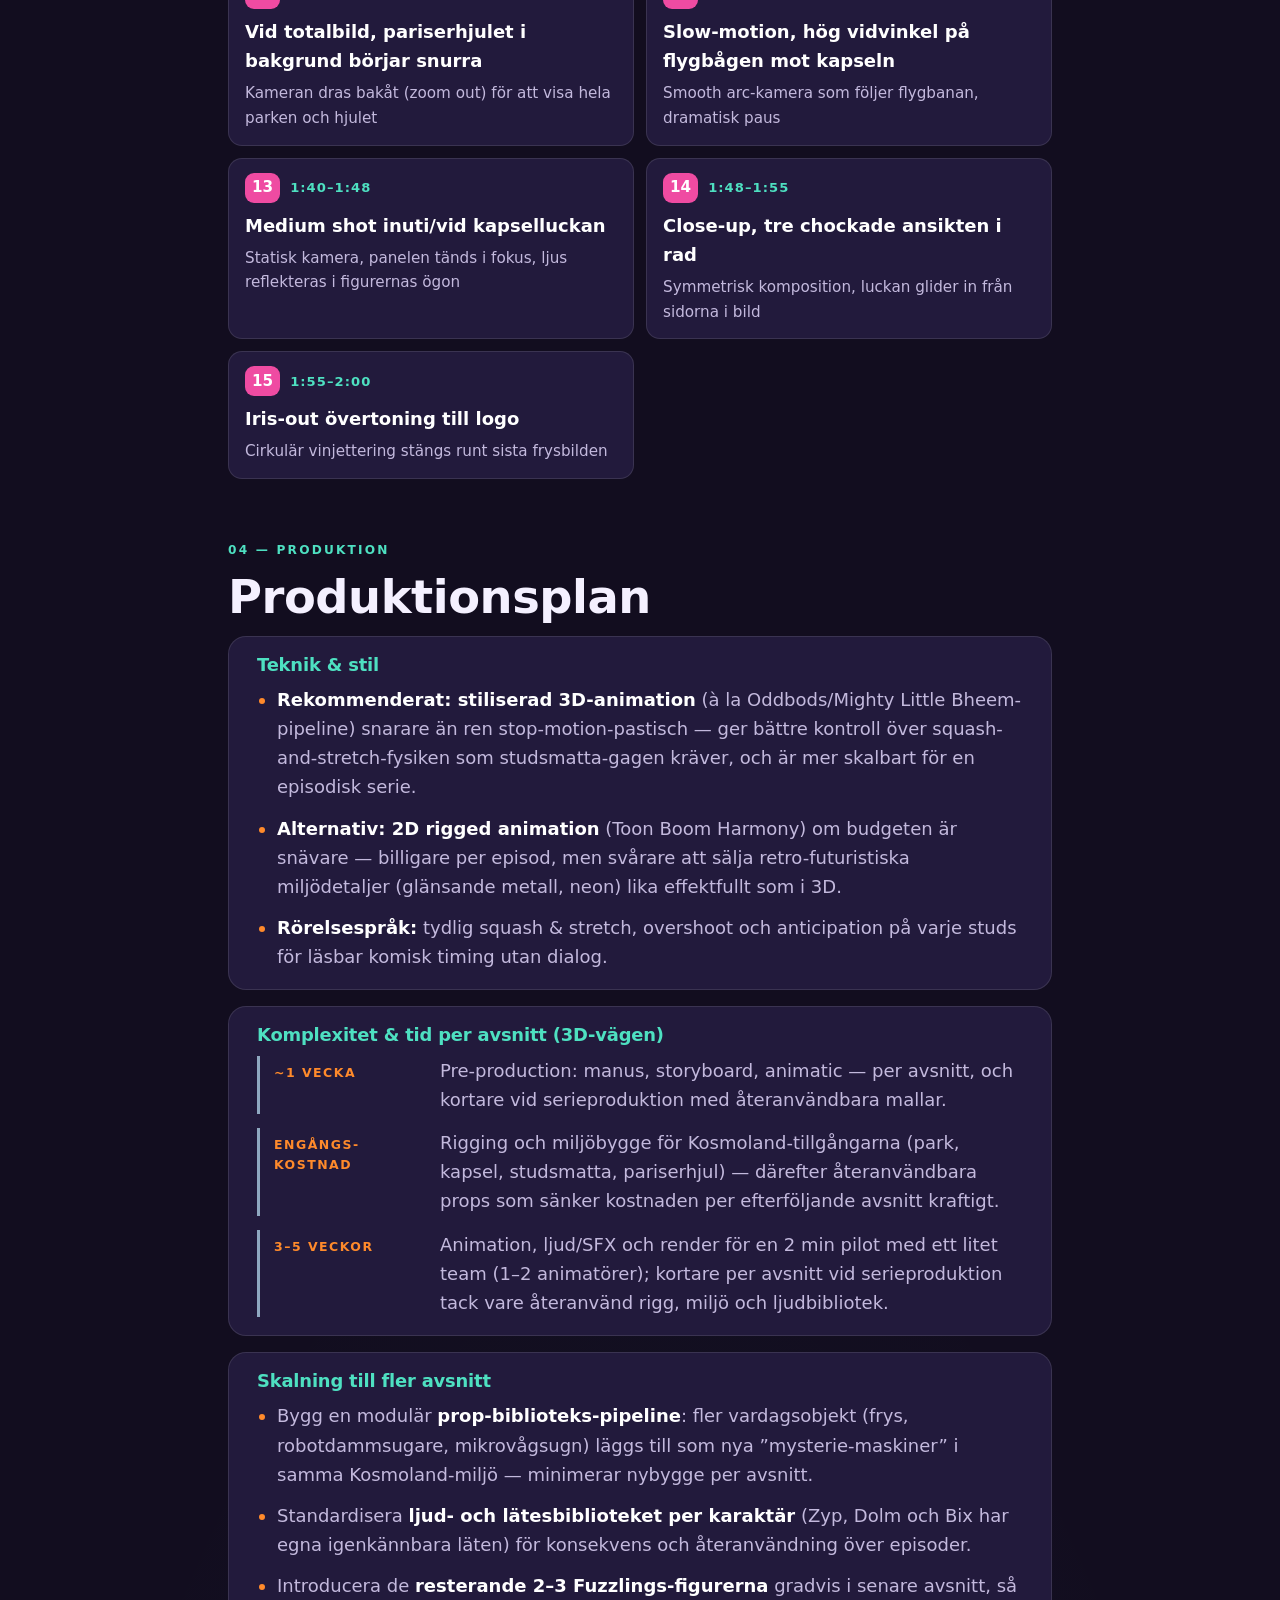
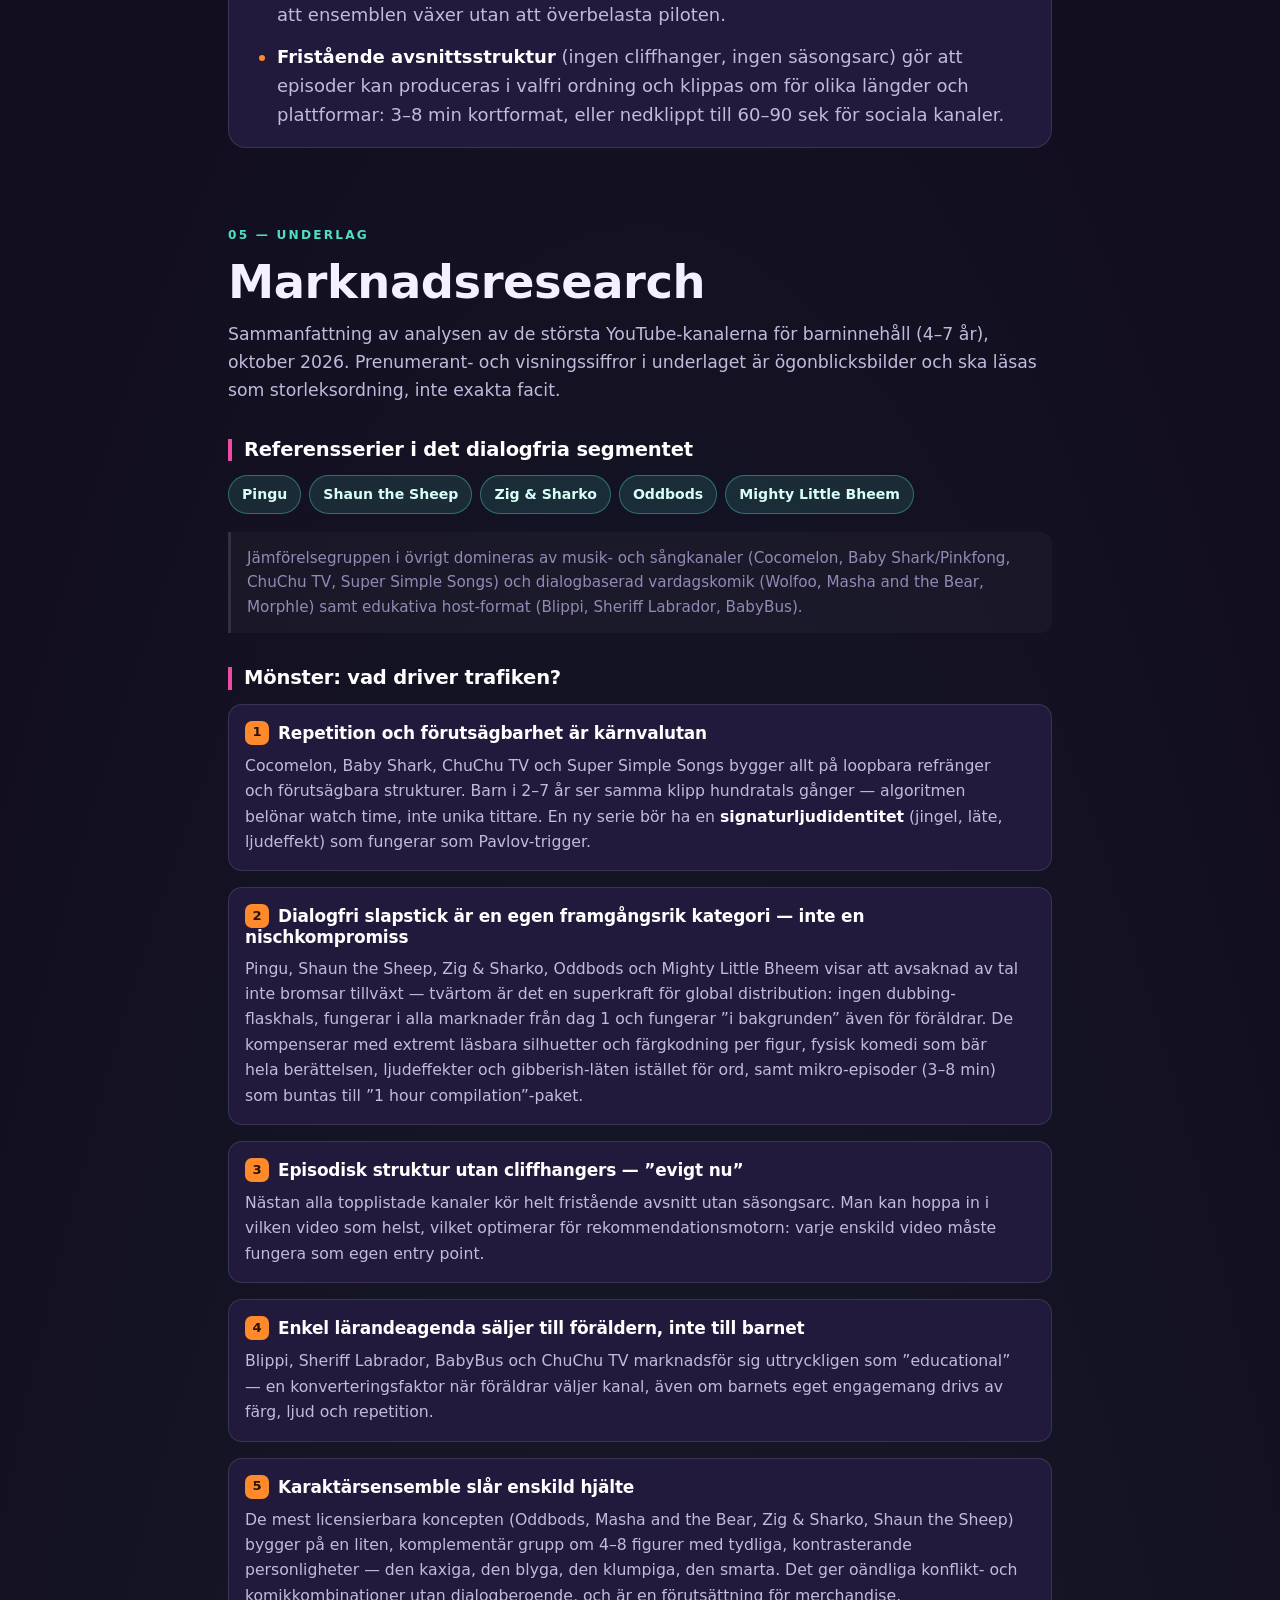
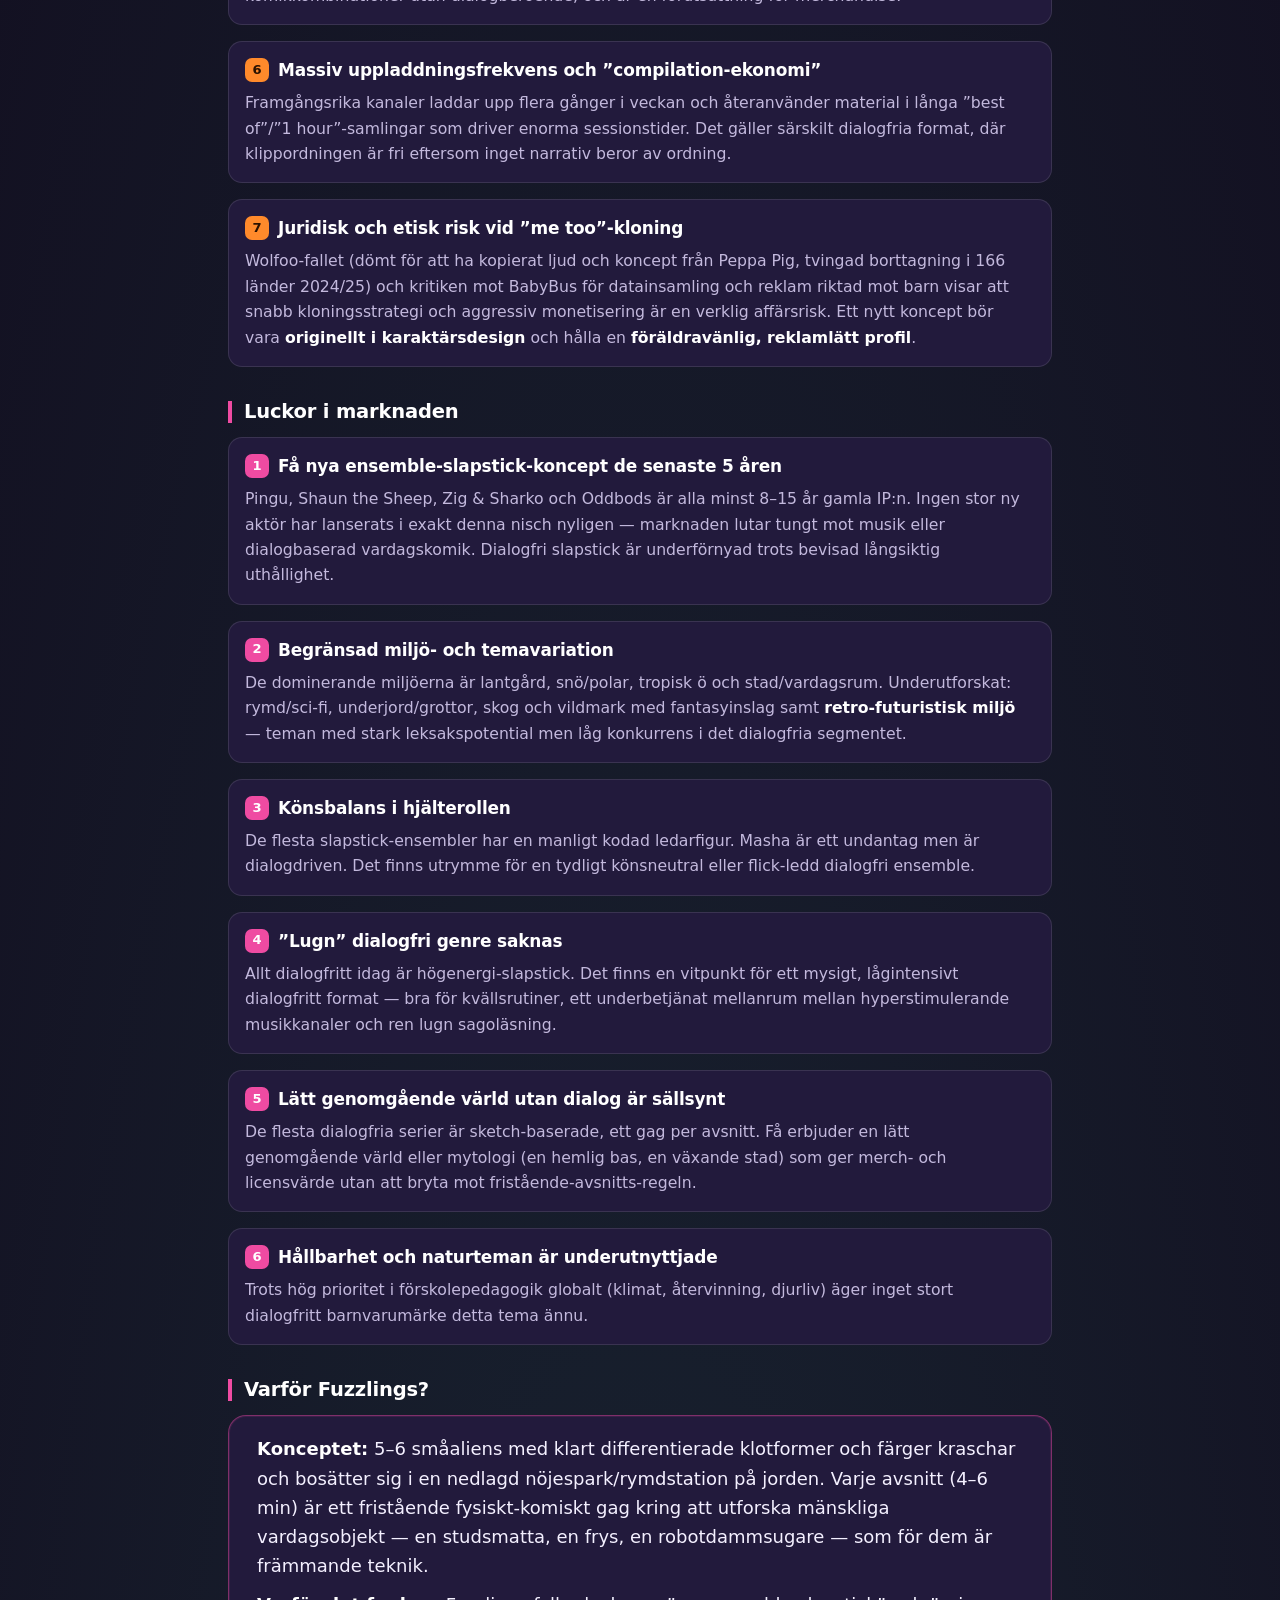
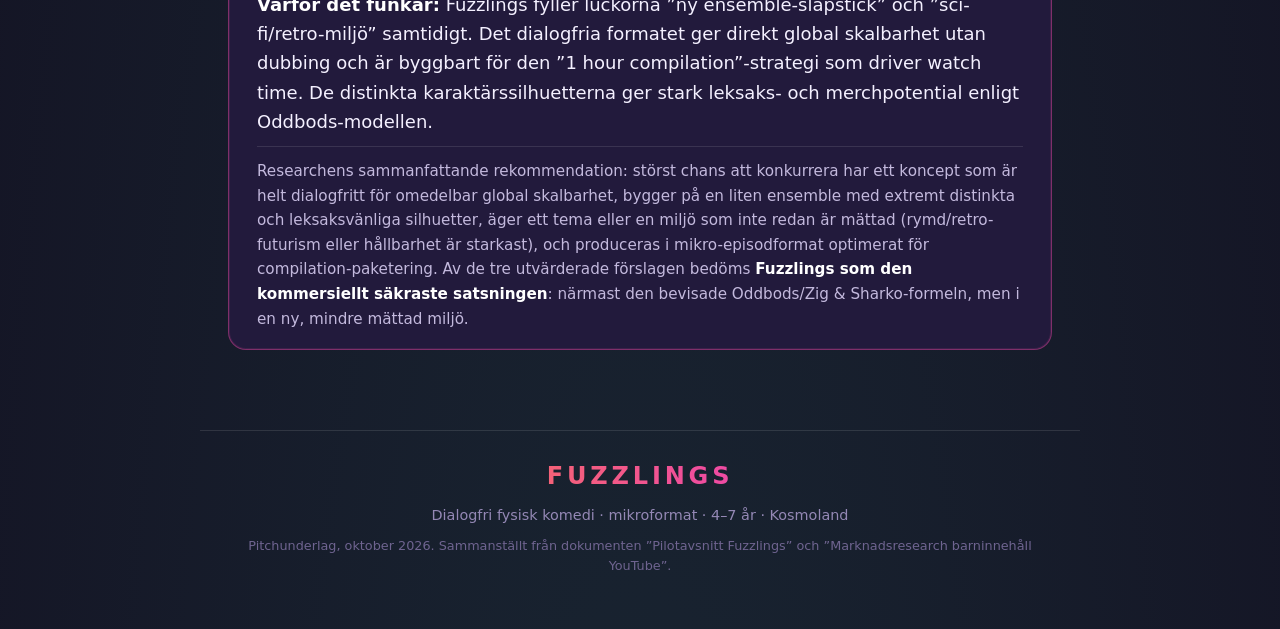
==== commit 328d8a4e: "feat: 2-min pilot animatic (15 beats + ElevenLabs SFX) embedded on the site Builds a watchable anima" ====
--- a/index.html
+++ b/index.html
@@ -18,6 +18,7 @@
 <nav class="nav" aria-label="Sektioner">
   <ul>
     <li><a href="#hero">Konceptet</a></li>
+    <li><a href="#animatic">Animatic</a></li>
     <li><a href="#karaktarer">Karaktärer</a></li>
     <li><a href="#manus">Pilotmanus</a></li>
     <li><a href="#storyboard">Storyboard</a></li>
@@ -79,6 +80,42 @@
       <em>Pilotavsnitt “Studsfällan”</em> och
       <em>Marknadsresearch: barninnehåll på YouTube (4–7 år)</em>.
     </p>
+  </section>
+
+  <!-- ============ 1b. PILOT-ANIMATIC ============ -->
+  <section id="animatic" class="sec">
+    <p class="eyebrow">Se först — 2 minuter</p>
+    <h2>Pilot-animatic: ”Studsfällan”</h2>
+    <p class="lede">
+      Hela piloten som animatic: 15 beats, kamerarörelser och ljudeffekter
+      enligt storyboardet. Noll dialog, noll text — precis som avsnittet
+      är tänkt att fungera i alla marknader.
+    </p>
+
+    <figure class="vid">
+      <video
+        class="vid-el"
+        controls
+        playsinline
+        preload="metadata"
+        poster="media/animatic-poster.jpg"
+        width="1920" height="1080">
+        <source src="media/animatic.mp4" type="video/mp4">
+        Din webbläsare kan inte spela upp inbäddad video.
+        <a href="media/animatic.mp4">Ladda ner animaticen (MP4)</a>.
+      </video>
+      <figcaption>
+        Animatic · 2:00 · 1920×1080 · ljudeffekter genererade med ElevenLabs
+        sound-effects. Stiliserad vektorlook — rörelsetest och timing, inte
+        slutlig animation.
+      </figcaption>
+    </figure>
+
+    <ul class="vid-meta">
+      <li><span class="vid-k">Längd</span><span class="vid-v">2:00 (15 beats)</span></li>
+      <li><span class="vid-k">Ljud</span><span class="vid-v">24 SFX-cues, inga ord</span></li>
+      <li><span class="vid-k">Format</span><span class="vid-v">H.264 + AAC, 1920×1080</span></li>
+    </ul>
   </section>
 
   <!-- ============ 2. KARAKTÄRER ============ -->
--- a/styles.css
+++ b/styles.css
@@ -733,6 +733,78 @@
   }
 }
 
+/* ---------- Pilot-animatic ---------- */
+.vid {
+  margin: 0 0 20px;
+  padding: 0;
+}
+
+.vid-el {
+  display: block;
+  width: 100%;
+  max-width: 100%;
+  height: auto;
+  aspect-ratio: 16 / 9;
+  background: #06040c;
+  border: 1px solid var(--line);
+  border-radius: var(--r);
+  box-shadow: 0 18px 40px rgba(0, 0, 0, 0.45);
+}
+
+.vid figcaption {
+  margin: 10px 2px 0;
+  font-size: 0.88rem;
+  color: var(--ink-faint);
+  line-height: 1.5;
+}
+
+.vid-meta {
+  list-style: none;
+  margin: 0 0 8px;
+  padding: 0;
+  display: grid;
+  gap: 8px;
+}
+
+.vid-meta li {
+  display: flex;
+  justify-content: space-between;
+  gap: 12px;
+  background: var(--card);
+  border: 1px solid var(--line);
+  border-radius: 12px;
+  padding: 10px 14px;
+}
+
+.vid-k {
+  font-size: 0.72rem;
+  font-weight: 900;
+  letter-spacing: 0.14em;
+  text-transform: uppercase;
+  color: var(--ink-faint);
+  align-self: center;
+}
+
+.vid-v {
+  font-weight: 800;
+  color: #fff;
+  text-align: right;
+}
+
+@media (min-width: 620px) {
+  .vid-meta {
+    grid-template-columns: repeat(3, 1fr);
+  }
+  .vid-meta li {
+    display: block;
+  }
+  .vid-v {
+    display: block;
+    text-align: left;
+    margin-top: 2px;
+  }
+}
+
 @media (prefers-reduced-motion: reduce) {
   html {
     scroll-behavior: auto;
